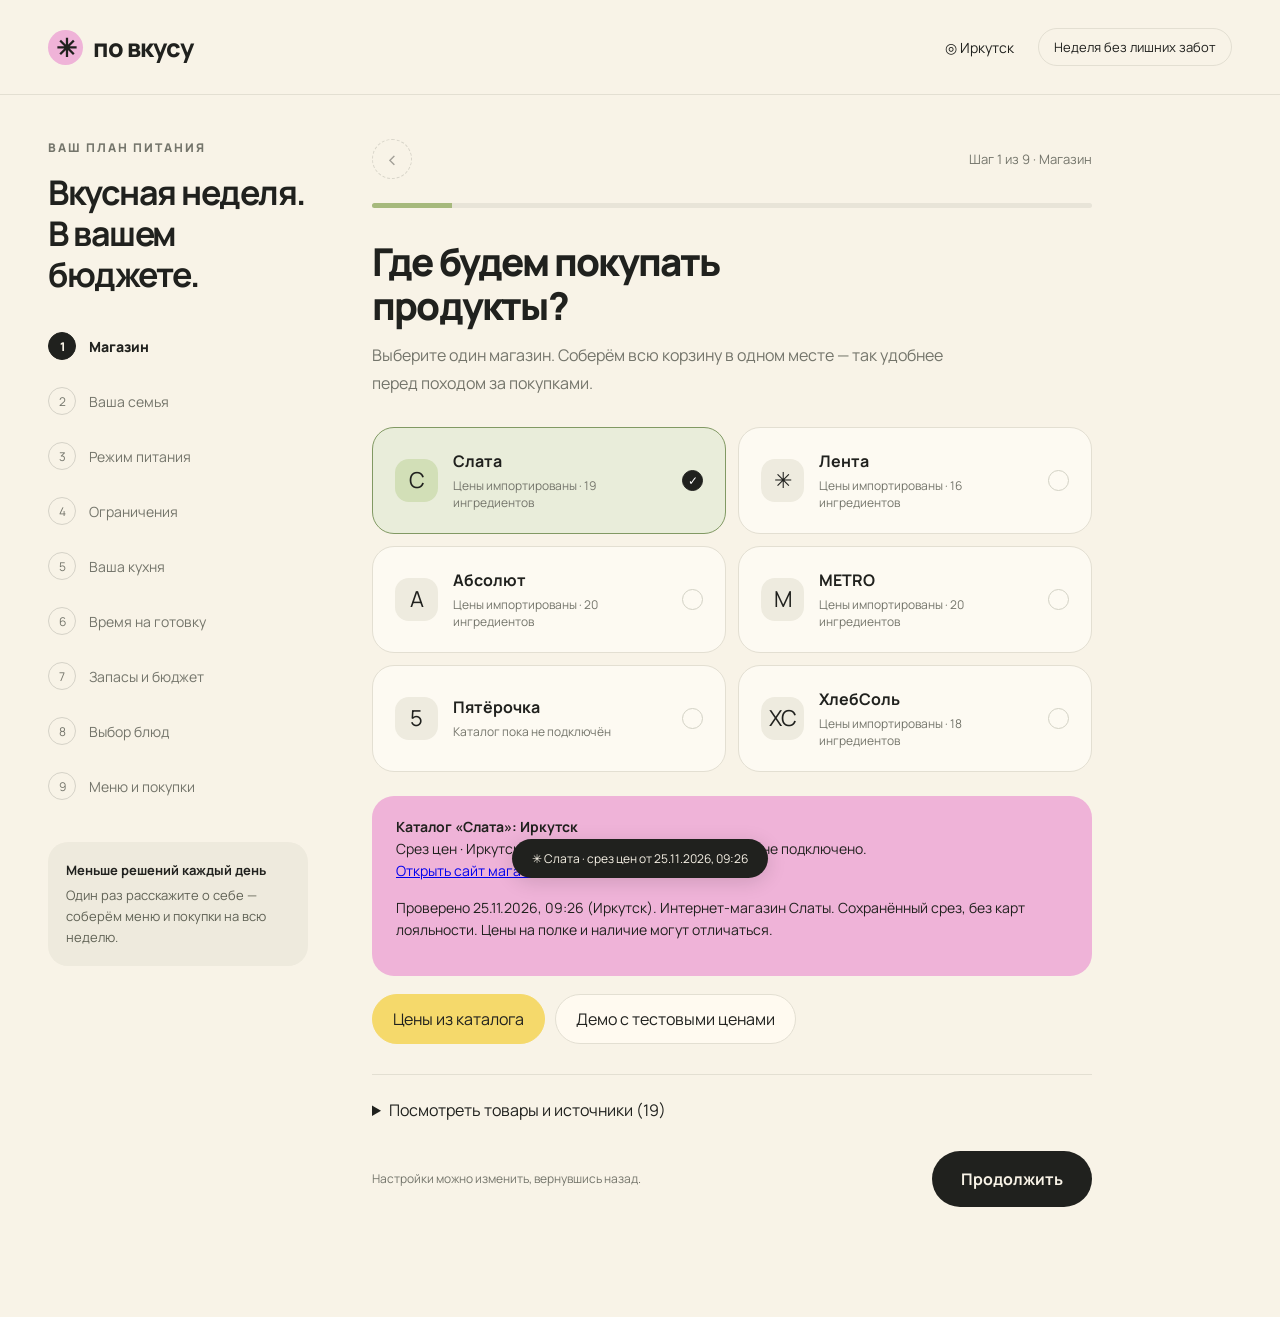
==== index.html @ fd000ce3 "Use taste preferences and weekly budget to diversify meal plans" ====
<!doctype html>
<html lang="ru"><head><meta charset="utf-8"><meta name="viewport" content="width=device-width,initial-scale=1"><meta name="theme-color" content="#f8f3e7"><title>По вкусу — неделя без лишних забот</title>
<style>
@import url('https://fonts.googleapis.com/css2?family=Manrope:wght@400;500;600;700;800&display=swap');
:root{--cream:#f8f3e7;--ink:#20211e;--pink:#efb3d8;--yellow:#f5d96b;--blue:#b6cbea;--green:#a6b97c;--muted:#74756b;--line:#e3dfd2}*{box-sizing:border-box}body{margin:0;background:var(--cream);color:var(--ink);font:16px Manrope,Arial,sans-serif}button,input,select{font:inherit}button{cursor:pointer;color:inherit}button:focus-visible,input:focus-visible,select:focus-visible{outline:3px solid #627d53;outline-offset:4px}button{border:0}button:disabled{opacity:.4;cursor:not-allowed}header{max-width:1400px;margin:auto;padding:28px 48px;display:flex;align-items:center;justify-content:space-between;border-bottom:1px solid var(--line)}.brand{font-size:25px;font-weight:800;letter-spacing:-1px;display:flex;align-items:center;gap:10px}.brand i{background:var(--pink);font-style:normal;width:35px;height:35px;border-radius:50%;display:grid;place-items:center}.location{font-size:14px;display:flex;gap:24px;align-items:center}.pill{padding:9px 15px;border:1px solid var(--line);border-radius:30px;font-size:13px}.shell{max-width:1304px;margin:0 auto;padding:44px 48px 110px;display:grid;grid-template-columns:260px minmax(0,1fr);gap:64px}.eyebrow{font-size:12px;letter-spacing:2px;text-transform:uppercase;font-weight:800;color:var(--muted)}.side-title{font-size:34px;line-height:1.2;letter-spacing:-1.5px;margin:16px 0 28px}.steps{display:grid;gap:7px}.step{background:none;display:flex;align-items:center;text-align:left;gap:13px;padding:10px 0;color:var(--muted);font-size:14px}.step span{width:28px;height:28px;border:1px solid #d5d2c7;border-radius:50%;display:grid;place-items:center;font-size:12px}.step.active{font-weight:800;color:var(--ink)}.step.active span{background:var(--ink);color:var(--cream);border-color:var(--ink)}.step.done span{background:var(--green);border-color:var(--green)}.side-note{margin-top:32px;padding:18px;background:#eeeadd;border-radius:20px;font-size:13px;line-height:1.6;color:#606255}.side-note strong{display:block;color:var(--ink);margin-bottom:4px}.stage{min-width:0}.stage-top{display:flex;align-items:center;justify-content:space-between;margin-bottom:24px}.back{background:none;border:1px dashed #aaa99e;border-radius:50%;width:40px;height:40px;font-size:21px}.count{color:var(--muted);font-size:13px}.progress{height:5px;background:#e8e4d8;border-radius:10px;margin-bottom:32px;overflow:hidden}.progress div{height:100%;background:var(--green);transition:width .4s}h1{font-size:clamp(30px,3vw,44px);line-height:1.15;letter-spacing:-1.8px;margin:0 0 14px;font-weight:800}.sub{color:var(--muted);line-height:1.7;margin:0 0 30px;max-width:610px}.grid{display:grid;grid-template-columns:1fr 1fr;gap:12px}.option{background:#fdfaf2;border:1px solid var(--line);border-radius:22px;padding:22px;display:flex;align-items:center;text-align:left;gap:15px;min-height:92px;transition:.18s}.option:hover{transform:translateY(-2px);border-color:#aaa99e}.option.selected{background:#e9edda;border:1.5px solid #819963}.opt-icon{width:43px;height:43px;background:#eeebdf;border-radius:14px;display:grid;place-items:center;font-size:22px;flex-shrink:0}.option.selected .opt-icon{background:#d2dfb7}.option strong{font-size:16px;display:block}.option small{font-size:12px;color:var(--muted);display:block;margin-top:5px}.check{margin-left:auto;width:21px;height:21px;border:1px solid #d3d2c5;border-radius:50%;display:grid;place-items:center;flex-shrink:0;font-size:12px}.selected .check{background:var(--ink);color:white;border-color:var(--ink)}.actions{display:flex;align-items:center;justify-content:space-between;gap:20px;margin-top:30px}.primary{background:var(--ink);color:var(--cream);padding:17px 29px;border-radius:35px;font-weight:700}.secondary{background:transparent;border:1px solid #b8b6a8;border-radius:30px;padding:13px 22px}.hint{font-size:12px;color:var(--muted);max-width:270px;line-height:1.6}.banner{background:var(--pink);border-radius:22px;padding:20px 24px;line-height:1.6;margin-top:24px;font-size:14px}.banner strong{display:block}.person{background:#fffaf0;border:1px solid var(--line);border-radius:22px;padding:21px;margin-bottom:12px;display:flex;align-items:center;justify-content:space-between;gap:12px}.counter{display:flex;align-items:center;gap:20px;font-size:23px}.counter button{width:36px;height:36px;border-radius:50%;background:#eeebdf;font-size:22px}.field{background:#fffaf0;border:1px solid var(--line);border-radius:14px;padding:12px;max-width:130px}.remove{background:none;font-size:22px;color:var(--muted)}.age{display:flex;gap:8px;align-items:center}.age input{width:65px}.label{display:block;font-size:14px;margin:25px 0 12px;font-weight:700}.chips{display:flex;gap:10px;flex-wrap:wrap}.chip{border:1px solid var(--line);border-radius:40px;background:#fffaf0;padding:13px 20px}.chip.selected{background:var(--yellow);border-color:var(--yellow)}.budget-card{background:#ecefdc;border-radius:30px;padding:34px;text-align:center}.budget-number{font-size:64px;font-weight:700;letter-spacing:-3px;display:flex;justify-content:center;align-items:center;gap:10px}.budget-number input{width:240px;font-size:inherit;letter-spacing:inherit;border:0;background:none;text-align:center;color:inherit;font-weight:inherit;max-width:80%}input[type=range]{width:100%;accent-color:#20211e;margin:26px 0 15px}.range-labels{display:flex;justify-content:space-between;color:var(--muted);font-size:12px}.split{display:grid;grid-template-columns:1fr 1fr;gap:12px;margin-top:14px}.mini{background:#eeebdf;padding:20px;border-radius:20px}.mini strong{font-size:24px;display:block;margin-bottom:4px}.mini small{color:var(--muted)}.food-card{max-width:480px;margin:auto;border:1px solid var(--line);border-radius:30px;overflow:hidden;background:#fffaf0}.food-art{height:205px;display:grid;place-items:center;background:#dce5cb;position:relative;overflow:hidden}.food-art:before,.food-art:after{content:'';position:absolute;width:170px;height:170px;background:#f4d96c;border-radius:50%;left:-60px;top:-50px}.food-art:after{background:var(--pink);left:auto;top:auto;right:-60px;bottom:-65px}.plate{width:164px;height:164px;background:#fffdf6;border-radius:50%;box-shadow:0 12px 20px #24331b18,inset 0 0 0 12px #eeecdf;display:grid;place-items:center;font-size:88px;z-index:1;transform:rotate(-8deg)}.food-info{padding:24px}.food-info h2{font-size:25px;margin:0 0 10px;letter-spacing:-.8px}.tags{display:flex;flex-wrap:wrap;gap:7px}.tag{font-size:11px;background:#eeebdf;border-radius:20px;padding:6px 10px}.swipe-actions{display:flex;align-items:center;justify-content:center;gap:22px;margin-top:22px}.swipe-actions button{width:58px;height:58px;border-radius:50%;background:#eeebdf;font-size:25px}.swipe-actions .love{background:var(--pink);width:72px;height:72px;font-size:32px}.swipe-caption{text-align:center;color:var(--muted);font-size:12px;margin-top:12px}.tabs{display:flex;gap:7px;background:#eae6d9;padding:5px;border-radius:30px;width:fit-content;margin:24px 0}.tabs button{padding:11px 22px;border-radius:30px;background:none;font-size:14px}.tabs .active{background:var(--ink);color:white}.summary{display:grid;grid-template-columns:1fr 1fr;gap:12px}.total{background:var(--yellow);border-radius:25px;padding:25px}.total strong{display:block;font-size:36px;letter-spacing:-1.5px}.total small{font-size:12px}.total.pink{background:var(--pink)}.day{margin:20px 0;background:#fffaf0;border:1px solid var(--line);border-radius:22px;padding:20px}.day h3{margin:0 0 14px;font-size:17px}.meal-row{display:flex;align-items:center;gap:12px;padding:12px 0;border-top:1px solid var(--line)}.meal-row .emoji{font-size:27px}.meal-row strong{font-size:14px;display:block}.meal-row small{font-size:12px;color:var(--muted)}.meal-row button{margin-left:auto;background:#eeebdf;border-radius:30px;padding:8px 12px;font-size:12px}.shopping{display:flex;gap:13px;padding:17px 0;border-bottom:1px solid var(--line);align-items:center}.shopping input{width:20px;height:20px;accent-color:#839c63}.shopping strong{font-size:14px;display:block}.shopping small{font-size:12px;color:var(--muted)}.shopping b{margin-left:auto;white-space:nowrap;font-size:14px}.shopping:has(input:checked){opacity:.45;text-decoration:line-through}.empty{padding:25px;background:#eeebdf;border-radius:22px;line-height:1.7}.mobile-logo{display:none}.bottom-mark{position:fixed;bottom:22px;left:50%;transform:translateX(-50%);background:var(--ink);color:var(--cream);padding:11px 20px;border-radius:30px;font-size:12px;z-index:5;box-shadow:0 4px 20px #0002}.toast{position:fixed;top:20px;left:50%;transform:translateX(-50%);background:var(--ink);color:#fff;padding:15px 25px;border-radius:20px;z-index:10;font-size:14px}.fade{animation:fade .3s ease}@keyframes fade{from{opacity:0;transform:translateY(7px)}to{opacity:1;transform:translateY(0)}}@media(min-width:1200px){.stage{max-width:720px}}@media(max-width:850px){header{padding:20px 24px}.shell{grid-template-columns:1fr;padding:25px 24px 100px;gap:0;max-width:650px}aside{display:none}.location .pill{display:none}.stage-top{margin-bottom:16px}.progress{margin-bottom:26px}.food-art{height:200px}h1{font-size:34px}.option{padding:17px;min-height:85px}.grid{gap:10px}.option small{font-size:11px}.opt-icon{width:36px;height:36px;font-size:19px}.check{width:18px;height:18px}.actions{align-items:flex-start}.hint{max-width:170px}.person{padding:17px}.age{gap:5px;font-size:12px}.budget-card{padding:24px}.budget-number{font-size:50px}.budget-number input{width:200px}.bottom-mark{font-size:10px;white-space:nowrap;bottom:12px}.total{padding:20px}.total strong{font-size:30px}}@media(max-width:390px){.shell{padding-left:18px;padding-right:18px}.grid{grid-template-columns:1fr}.age input{width:50px}.location{font-size:12px}.brand{font-size:22px}}

.custom-section{margin-top:30px;padding-top:24px;border-top:1px solid var(--line)}.custom-section h2{font-size:21px;letter-spacing:-.5px;margin:0 0 8px}.custom-section p{color:var(--muted);font-size:14px;line-height:1.6}.custom-form{display:flex;gap:8px;margin:15px 0}.custom-form input{width:100%;min-width:0;border:1px solid var(--line);background:#fffaf0;border-radius:18px;padding:15px}.custom-form button{background:var(--ink);color:var(--cream);border-radius:18px;padding:12px 18px}.custom-tags{display:flex;flex-wrap:wrap;gap:8px}.custom-tag{border:0;background:#e4eacb;padding:10px 14px;border-radius:25px;font-size:13px;max-width:100%;overflow-wrap:anywhere}.custom-tag.dislike{background:#efd4e3}.custom-tag.unmatched{background:#eeebdf}.custom-tag span{margin-left:10px}.match-note{display:block;font-size:11px;opacity:.7;margin-top:3px}.food-card{position:relative;touch-action:pan-y;user-select:none;cursor:grab;will-change:transform;transition:transform .25s ease,opacity .25s ease;box-shadow:0 10px 25px #27291c0a}.food-card.dragging{transition:none;cursor:grabbing}.swipe-stamp{position:absolute;z-index:3;top:25px;padding:8px 15px;border:3px solid currentColor;border-radius:12px;font-size:22px;font-weight:800;opacity:0;pointer-events:none;letter-spacing:1px}.swipe-stamp.yes{left:20px;color:#466a38;transform:rotate(-12deg)}.swipe-stamp.no{right:20px;color:#a1466b;transform:rotate(12deg)}.swipe-caption{line-height:1.8}.swipe-actions button{transition:transform .2s}.swipe-actions button:hover{transform:scale(1.1)}@media(prefers-reduced-motion:reduce){.food-card{transition:none!important}.fade{animation:none}}
</style></head><body><header><div class="brand"><i>✳</i> по вкусу</div><div class="location">◎ Иркутск <span class="pill">Неделя без лишних забот</span></div></header><div class="shell"><aside><div class="eyebrow">Ваш план питания</div><h2 class="side-title">Вкусная неделя.<br>В вашем<br>бюджете.</h2><nav class="steps" id="steps"></nav><div class="side-note"><strong>Меньше решений каждый день</strong>Один раз расскажите о себе — соберём меню и покупки на всю неделю.</div></aside><main class="stage"><div class="stage-top"><button class="back" id="back" aria-label="Предыдущий шаг">‹</button><span class="count" id="count"></span></div><div class="progress"><div id="progress"></div></div><div id="screen"></div></main></div><div class="bottom-mark">✳ Прототип · тестовые цены, без карт лояльности</div>
<script>
const labels=['Магазин','Ваша семья','Режим питания','Ограничения','Ваша кухня','Время на готовку','Запасы и бюджет','Выбор блюд','Меню и покупки'];
const S={step:0,store:'Слата',adults:2,kids:[],meals:3,diet:'Обычное',allergens:[],equipment:['Плита'],time:45,pantry:[],budget:5000,likes:[],dislikes:[],card:0,tab:'menu',plan:[],checked:[]};
const products={oats:['Овсяные хлопья',500,90,'г'],milk:['Молоко',1000,110,'мл','Молоко'],apple:['Яблоки',1000,170,'г'],rice:['Рис',900,130,'г'],chicken:['Куриное филе',800,370,'г'],carrot:['Морковь',1000,65,'г'],potato:['Картофель',1000,70,'г'],onion:['Лук',1000,60,'г'],lentil:['Чечевица',450,150,'г'],pasta:['Макароны',450,85,'г','Глютен'],tomato:['Томаты',500,180,'г'],egg:['Яйца',10,120,'шт','Яйца'],buckwheat:['Гречка',800,110,'г'],cabbage:['Капуста',1000,65,'г'],fish:['Филе минтая',600,290,'г','Рыба'],beans:['Фасоль консервированная',400,100,'г'],banana:['Бананы',1000,150,'г'],yogurt:['Йогурт натуральный',500,150,'г','Молоко'],cucumber:['Огурцы',500,150,'г'],nuts:['Орехи',150,160,'г','Орехи']};
const dishes=[
{id:0,n:'Овсянка с яблоком',e:'🥣',kind:'breakfast',min:15,eq:'Плита',a:['Глютен'],vegan:true,i:{oats:60,apple:100}},
{id:1,n:'Омлет с томатами',e:'🍳',kind:'breakfast',min:15,eq:'Плита',a:['Яйца','Молоко'],i:{egg:2,milk:50,tomato:80}},
{id:2,n:'Йогурт с бананом',e:'🍌',kind:'breakfast',min:5,eq:null,a:['Молоко'],i:{yogurt:150,banana:100}},
{id:3,n:'Рис с яблоком',e:'🍚',kind:'breakfast',min:25,eq:'Плита',a:[],vegan:true,i:{rice:60,apple:100}},
{id:4,n:'Курица с гречкой',e:'🍗',kind:'main',min:30,eq:'Плита',a:[],meat:true,i:{chicken:150,buckwheat:70,carrot:50,onion:30}},
{id:5,n:'Чечевичный суп',e:'🍲',kind:'main',min:35,eq:'Плита',a:[],vegan:true,i:{lentil:80,potato:100,carrot:50,onion:30}},
{id:6,n:'Паста с томатами',e:'🍝',kind:'main',min:20,eq:'Плита',a:['Глютен'],vegan:true,i:{pasta:90,tomato:150,onion:30}},
{id:7,n:'Рыба с картофелем',e:'🐟',kind:'main',min:40,eq:'Духовка',a:['Рыба'],meat:true,i:{fish:150,potato:200,carrot:60}},
{id:8,n:'Тушёная капуста с фасолью',e:'🥬',kind:'main',min:30,eq:'Плита',a:[],vegan:true,i:{cabbage:180,beans:120,carrot:50,onion:30}},
{id:9,n:'Рис с курицей в мультиварке',e:'🍛',kind:'main',min:40,eq:'Мультиварка',a:[],meat:true,i:{rice:70,chicken:130,carrot:70,onion:30}},
{id:10,n:'Салат с фасолью',e:'🥗',kind:'main',min:10,eq:null,a:[],vegan:true,i:{beans:180,cucumber:100,tomato:100}},
{id:11,n:'Яблоко и йогурт',e:'🍎',kind:'snack',min:5,eq:null,a:['Молоко'],i:{apple:150,yogurt:100}},
{id:12,n:'Фруктовая тарелка',e:'🍏',kind:'snack',min:5,eq:null,a:[],vegan:true,i:{apple:100,banana:100}},
{id:13,n:'Гречка с овощами',e:'🥕',kind:'main',min:25,eq:'Плита',a:[],vegan:true,i:{buckwheat:80,carrot:80,onion:40,tomato:70}},
{id:14,n:'Тёплый картофельный салат',e:'🥔',kind:'main',min:25,eq:'Плита',a:[],vegan:true,i:{potato:250,cucumber:80,onion:20}},
{id:15,n:'Банан',e:'🍌',kind:'snack',min:5,eq:null,a:[],vegan:true,i:{banana:200}}];
dishes.push(...[{"n":"Курица с рисом","e":"🍚","kind":"main","min":30,"eq":"Плита","a":[],"meat":true,"i":{"chicken":150,"rice":70,"carrot":60}},{"n":"Курица с картофелем на сковороде","e":"🍗","kind":"main","min":35,"eq":"Плита","a":[],"meat":true,"i":{"chicken":150,"potato":200,"onion":30}},{"n":"Рыба с рисом на сковороде","e":"🐟","kind":"main","min":30,"eq":"Плита","a":["Рыба"],"meat":true,"i":{"fish":150,"rice":70,"carrot":50}},{"n":"Паста с курицей","e":"🍝","kind":"main","min":25,"eq":"Плита","a":["Глютен"],"meat":true,"i":{"pasta":90,"chicken":130,"tomato":80}},{"n":"Чечевица с рисом и овощами","e":"🍛","kind":"main","min":30,"eq":"Плита","a":[],"vegan":true,"i":{"lentil":60,"rice":50,"carrot":60,"onion":30}},{"n":"Картофельный суп с фасолью","e":"🍲","kind":"main","min":30,"eq":"Плита","a":[],"vegan":true,"i":{"potato":180,"beans":120,"carrot":50,"onion":30}},{"n":"Гречка с яйцом","e":"🍳","kind":"main","min":25,"eq":"Плита","a":["Яйца"],"i":{"buckwheat":80,"egg":2,"onion":30}},{"n":"Капуста с курицей","e":"🥬","kind":"main","min":35,"eq":"Плита","a":[],"meat":true,"i":{"cabbage":200,"chicken":130,"carrot":60,"onion":30}},{"n":"Овсяная каша с бананом","e":"🥣","kind":"breakfast","min":15,"eq":"Плита","a":["Глютен"],"vegan":true,"i":{"oats":60,"banana":100}},{"n":"Яйца с огурцом и томатами","e":"🥚","kind":"breakfast","min":12,"eq":"Плита","a":["Яйца"],"i":{"egg":2,"cucumber":80,"tomato":80}},{"n":"Гречневая каша с молоком","e":"🥣","kind":"breakfast","min":25,"eq":"Плита","a":["Молоко"],"i":{"buckwheat":60,"milk":150}},{"n":"Йогурт с яблоком и орехами","e":"🍎","kind":"breakfast","min":5,"eq":null,"a":["Молоко","Орехи"],"i":{"yogurt":150,"apple":100,"nuts":20}},{"n":"Яблоко с грецкими орехами","e":"🍎","kind":"snack","min":5,"eq":null,"a":["Орехи"],"vegan":true,"i":{"apple":150,"nuts":20}},{"n":"Огурцы и томаты","e":"🥒","kind":"snack","min":5,"eq":null,"a":[],"vegan":true,"i":{"cucumber":100,"tomato":100}}].map((d,i)=>({...d,id:16+i})));
let deck=[];let touchStart=0;
const $=id=>document.getElementById(id),rub=n=>Math.round(n).toLocaleString('ru-RU')+' ₽';
function portions(){return S.adults+S.kids.reduce((a,k)=>a+(k.y<4?.35:k.y<8?.55:k.y<13?.75:1),0)}
function factor(){return {'Слата':1,'Лента':.97,'Абсолют':.94,'METRO':.96,'Пятёрочка':.98,'ХлебСоль':.92}[S.store]}
function price(d){return Object.entries(d.i).reduce((a,[k,v])=>a+v/products[k][1]*products[k][2]*factor(),0)}
function allowed(d){return d.min<=S.time&&(!d.eq||S.equipment.includes(d.eq))&&!d.a.some(a=>S.allergens.includes(a))&&(S.diet!=='Без мяса'||!d.meat)&&(S.diet!=='Растительное'||d.vegan)}
function option(value,icon,desc,selected,action){return `<button class="option ${selected?'selected':''}" onclick="${action}"><span class="opt-icon">${icon}</span><span><strong>${value}</strong>${desc?`<small>${desc}</small>`:''}</span><span class="check">${selected?'✓':''}</span></button>`}
function toggle(arr,v){let i=S[arr].indexOf(v);i<0?S[arr].push(v):S[arr].splice(i,1);render()}
function set(k,v){S[k]=v;render()}
function next(){if(S.step===6){const field=$('screen').querySelector('input[type=number]');if(field)S.budget=Math.max(500,Math.min(50000,Number(field.value)||500));if(S.plan.length){buildPlan();S.step=8;render();window.scrollTo(0,0);return}deck=dishes.filter(allowed);S.card=0}if(S.step===7)buildPlan();S.step=Math.min(8,S.step+1);render();window.scrollTo(0,0)}
function jump(n){if(n<S.step){S.step=n;render()}}
function shell(title,sub,body,disabled=false){return `<div class="fade"><h1>${title}</h1><p class="sub">${sub}</p>${body}${S.step<8?`<div class="actions"><span class="hint">${S.step===7?'Можно ответить на несколько карточек или пропустить выбор.':'Настройки можно изменить, вернувшись назад.'}</span><button class="primary" onclick="next()" ${disabled?'disabled':''}>${S.step===7?'Собрать неделю':S.step===6&&S.plan.length?'Пересчитать меню':'Продолжить'}</button></div>`:''}</div>`}
function render(){ $('steps').innerHTML=labels.map((n,i)=>`<button class="step ${i===S.step?'active':i<S.step?'done':''}" onclick="jump(${i})"><span>${i<S.step?'✓':i+1}</span>${n}</button>`).join('');$('count').textContent=`Шаг ${S.step+1} из 9 · ${labels[S.step]}`;$('progress').style.width=((S.step+1)/9*100)+'%';$('back').disabled=S.step===0;
let b='';
if(S.step===0){b=shell('Где будем покупать<br>продукты?','Выберите один магазин. Соберём всю корзину в одном месте — так удобнее перед походом за покупками.',`<div class="grid">${[['Слата','С','Рядом с домом'],['Лента','✳','Большая закупка'],['Абсолют','А','На каждый день'],['METRO','М','Для всей семьи'],['Пятёрочка','5','Привычные продукты'],['ХлебСоль','ХС','Бюджетные покупки']].map(([n,i,t])=>option(n,i,t,S.store===n,`set('store','${n}')`)).join('')}</div><div class="banner"><strong>Сначала — удобство, потом — интеграции</strong>Здесь тестовые цены. Реальные каталоги магазинов пока не подключены.</div>`)}
if(S.step===1){b=shell('Кто за столом?','Учтём всех: от маленьких приверед до взрослых с хорошим аппетитом.',`<div class="person"><div><strong>Взрослые</strong><div class="hint">От 18 лет</div></div><div class="counter"><button aria-label="Убрать взрослого" onclick="set('adults',Math.max(1,S.adults-1))">−</button><b>${S.adults}</b><button aria-label="Добавить взрослого" onclick="set('adults',Math.min(12,S.adults+1))">+</button></div></div>${S.kids.map((k,i)=>`<div class="person"><strong>Ребёнок ${i+1}</strong><div class="age"><input class="field" type="number" min="0" max="17" aria-label="Возраст ребёнка ${i+1} в годах" value="${k.y}" onchange="S.kids[${i}].y=Math.max(0,Math.min(17,Number(this.value)));render()"> лет <input class="field" type="number" min="0" max="11" aria-label="Возраст ребёнка ${i+1} в месяцах" value="${k.m}" onchange="S.kids[${i}].m=Math.max(0,Math.min(11,Number(this.value)));render()"> мес.<button class="remove" aria-label="Удалить ребёнка ${i+1}" onclick="S.kids.splice(${i},1);render()">×</button></div></div>`).join('')}<button class="secondary" onclick="S.kids.push({y:5,m:0});render()">+ Добавить ребёнка</button><div class="banner"><strong>Общий стол, разные порции</strong>Размеры порций — упрощённая модель для теста, без расчёта калорий.${S.kids.some(k=>k.y<3)?'<br>Для детей до 3 лет этот прототип не составляет рацион. Измените состав семьи для продолжения.':''}</div>`,S.kids.some(k=>k.y<3))}
if(S.step===2){b=shell('Как вы любите есть?','Выберите привычный режим. Мы распределим блюда по дням на всю неделю.',`<span class="label">Приёмов пищи в день</span><div class="chips">${[2,3,4,5].map(n=>`<button class="chip ${S.meals===n?'selected':''}" onclick="set('meals',${n})">${n}</button>`).join('')}</div><span class="label">Тип питания</span><div class="grid">${[['Обычное','🍽','Все группы продуктов'],['Без мяса','🥚','С яйцами и молочными продуктами'],['Растительное','🌱','Без продуктов животного происхождения']].map(([n,i,t])=>option(n,i,t,S.diet===n,`set('diet','${n}')`)).join('')}</div>`)}
if(S.step===3){b=shell('Что исключаем?','Ограничения действуют для всей семьи. Исключим такие блюда и при подборе, и при замене.',`<div class="grid">${[['Молоко','🥛'],['Яйца','🥚'],['Глютен','🌾'],['Рыба','🐟'],['Орехи','🌰']].map(([n,i])=>option(n,i,'Исключить из меню',S.allergens.includes(n),`toggle('allergens','${n}')`)).join('')}${option('Нет ограничений','✓','Можно всё',!S.allergens.length,"set('allergens',[])")}</div><p class="hint" style="margin-top:20px;max-width:none">Прототип фильтрует рецепты по отмеченным аллергенам. Состав и следы аллергенов на упаковках проверяются отдельно.</p>`)}
if(S.step===4){b=shell('Что есть на кухне?','Будем предлагать только те блюда, которые получится приготовить вашей техникой.',`<div class="grid">${[['Плита','♨','Кастрюля и сковорода'],['Духовка','▣','Противень или форма'],['Мультиварка','◉','Готовит почти сама']].map(([n,i,t])=>option(n,i,t,S.equipment.includes(n),`toggle('equipment','${n}')`)).join('')}${option('Без готовки','🥗','Холодные блюда доступны всегда',!S.equipment.length,"set('equipment',[])")}</div><div class="banner"><strong>Никаких лишних приборов</strong>Микроволновку и блендер добавим вместе с рецептами для них. Пока каждый переключатель действительно влияет на подбор.</div>`)}
if(S.step===5){b=shell('Сколько времени<br>на готовку?','Укажите время на одно блюдо, включая приготовление. Сложные рецепты оставим на другой раз.',`<div class="grid">${[[15,'⚡','Быстро и просто'],[30,'◷','Комфортный темп'],[45,'♨','Есть немного времени'],[60,'♡','Люблю готовить']].map(([n,i,t])=>option('До '+n+' минут',i,t,S.time===n,`set('time',${n})`)).join('')}</div>`)}
if(S.step===6){b=shell('Неделя по средствам','Чем больше бюджет, тем больше разных блюд можно включить. Тратить всю сумму не обязательно. Домашние запасы не попадут в покупки.',`<div class="budget-card"><div class="eyebrow">Бюджет на неделю</div><div class="budget-number"><input aria-label="Бюджет на неделю в рублях" type="number" min="500" max="50000" step="100" value="${S.budget}" onchange="set('budget',Math.max(500,Math.min(50000,Number(this.value)||500)))"><span>₽</span></div><input aria-label="Изменить бюджет" type="range" min="500" max="20000" step="100" value="${S.budget}" oninput="S.budget=Number(this.value);this.previousElementSibling.querySelector('input').value=S.budget" onchange="render()"><div class="range-labels"><span>500 ₽</span><span>20 000 ₽</span></div></div><div class="split"><div class="mini"><strong>${rub(S.budget/7)}</strong><small>на семью в день</small></div><div class="mini"><strong>${S.meals*7}</strong><small>приёмов пищи на человека</small></div></div><span class="label">Есть дома — на всю неделю</span><div class="chips">${[['rice','Рис'],['buckwheat','Гречка'],['oats','Овсянка'],['pasta','Макароны'],['potato','Картофель']].map(([k,n])=>`<button class="chip ${S.pantry.includes(k)?'selected':''}" onclick="toggle('pantry','${k}')">${n}${S.pantry.includes(k)?' ✓':''}</button>`).join('')}</div><p class="hint" style="max-width:none;margin-top:15px">Для теста считаем, что отмеченных продуктов достаточно на неделю. Соль, масло и специи уже есть дома.</p>`)}
if(S.step===7){let d=deck[S.card];b=shell('Еда, с которой<br>случится мэтч','Свайпы помогают понять ваши вкусы: продукты, сочетания и способы приготовления. Это не список конкретных блюд на неделю.',d?`<article class="food-card" id="foodcard"><div class="food-art"><div class="plate">${d.e}</div></div><div class="food-info"><div class="eyebrow" style="margin-bottom:10px">${{breakfast:'Завтрак',main:'Основное блюдо',snack:'Перекус'}[d.kind]} · ${S.card+1} / ${deck.length}</div><h2>${d.n}</h2><div class="tags"><span class="tag">${d.min} минут</span><span class="tag">≈ ${rub(price(d))} / порция</span><span class="tag">${d.eq||'Без готовки'}</span></div><p class="hint" style="margin-bottom:0;max-width:none">${Object.keys(d.i).map(k=>products[k][0].toLowerCase()).join(', ')}</p></div></article><div class="swipe-actions"><button aria-label="Не мой вкус" onclick="swipe('no')">×</button><button aria-label="Пропустить блюдо" onclick="swipe('skip')">↻</button><button class="love" aria-label="Нравится такой вкус" onclick="swipe('yes')">♡</button></div><div class="swipe-caption">Не хочу &nbsp; · &nbsp; Пропустить &nbsp; · &nbsp; Хочу</div>`:`<div class="empty"><strong>${deck.length?'Ваш вкус понятен!':'Подходящих блюд пока нет'}</strong><p>${deck.length?'Учтено ответов: '+(S.likes.length+S.dislikes.length)+'. Подберём разные блюда с похожими вкусами.':'Попробуйте увеличить время на готовку или добавить доступную технику. Аллергены сохраняйте, если они важны для вашей семьи.'}</p></div>`);}
if(S.step===8){let c=cart(),missing=slots().filter(kind=>!dishes.some(d=>allowed(d)&&d.kind===kind));b=shell('Ваша неделя готова',`${S.store} · ${S.adults} взр.${S.kids.length?' + '+S.kids.length+' дет.':''} · 7 дней · ${S.meals} приёма пищи`,missing.length?`<div class="empty"><strong>Не удалось собрать полное меню</strong><p>Для выбранных ограничений не хватает блюд: ${[...new Set(missing)].map(x=>({breakfast:'завтрак',main:'основное блюдо',snack:'перекус'}[x])).join(', ')}. Вернитесь к настройкам или измените выбор блюд.</p><button class="secondary" onclick="S.step=7;render()">Вернуться к блюдам</button></div>`:`<div class="summary"><div class="total"><small>Покупки на неделю</small><strong>${rub(c.total)}</strong><small>Тестовая стоимость · ${c.items.length} продуктов</small></div><div class="total pink"><small>${c.total<=S.budget?'Остаток бюджета':'Сверх бюджета'}</small><strong>${rub(Math.abs(S.budget-c.total))}</strong><small>Ваш бюджет ${rub(S.budget)}</small></div></div>${c.total>S.budget?'<div class="banner"><strong>В заданный бюджет пока не укладываемся</strong>Подбор не нашёл корзину в пределах бюджета для этих условий. Глобальный минимум стоимости не гарантируется. Попробуйте увеличить бюджет или изменить меню.</div>':''}<div class="tabs"><button class="${S.tab==='menu'?'active':''}" onclick="set('tab','menu')">Меню</button><button class="${S.tab==='cart'?'active':''}" onclick="set('tab','cart')">Список покупок</button></div>${S.tab==='menu'?S.plan.map((day,di)=>`<section class="day"><h3>${['Понедельник','Вторник','Среда','Четверг','Пятница','Суббота','Воскресенье'][di]}</h3>${day.map((id,mi)=>{let d=dishes[id];return `<div class="meal-row"><span class="emoji">${d.e}</span><div><strong>${d.n}</strong><small>${mealNames()[mi]} · ${d.min} мин</small></div><button onclick="replaceMeal(${di},${mi})">Заменить</button></div>`}).join('')}</section>`).join(''):`<div class="banner" style="margin-top:0"><strong>Покупаем упаковками</strong>Ингредиенты объединены на всю неделю. ${(S.pantry.length||S.customPantry?.length)?'Домашние запасы исключены.':'Отметьте купленное галочкой.'}</div>${c.items.map(it=>`<label class="shopping"><input type="checkbox" ${S.checked.includes(it.k)?'checked':''} onchange="let i=S.checked.indexOf('${it.k}');i<0?S.checked.push('${it.k}'):S.checked.splice(i,1)"><span><strong>${it.n}</strong><small>${it.packs} × ${it.size} ${it.unit} · нужно ${Math.ceil(it.need)} ${it.unit}</small></span><b>${rub(it.cost)}</b></label>`).join('')}<button class="secondary" style="margin-top:22px" onclick="copyList()">Скопировать список</button>`}<div class="actions"><button class="secondary" onclick="S.step=6;render()">Изменить бюджет</button><button class="secondary" onclick="if(confirm('Начать подбор заново?'))location.reload()">Начать заново</button></div><p class="hint" style="max-width:none;margin-top:25px">Тестовые цены, не предложение магазина. Продукты для замены также проходят фильтры. Возрастные коэффициенты порций: 3 года — 0,35; 4–7 лет — 0,55; 8–12 лет — 0,75; с 13 лет — 1. Без расчёта калорий.</p>`)}
$('screen').innerHTML=b;if(S.step===7&&$('foodcard')){$('foodcard').ontouchstart=e=>touchStart=e.changedTouches[0].clientX;$('foodcard').ontouchend=e=>{let dx=e.changedTouches[0].clientX-touchStart;if(Math.abs(dx)>65)swipe(dx>0?'yes':'no')}}}
function swipe(v){let d=deck[S.card];if(!d)return;if(v!=='skip'){S.likes=S.likes.filter(id=>id!==d.id);S.dislikes=S.dislikes.filter(id=>id!==d.id);if(v==='yes')S.likes.push(d.id);if(v==='no')S.dislikes.push(d.id)}S.card++;render()}
function slots(){return S.meals===2?['breakfast','main']:S.meals===3?['breakfast','main','main']:S.meals===4?['breakfast','main','snack','main']:['breakfast','snack','main','snack','main']}
function mealNames(){return S.meals===2?['Завтрак','Основной приём']:S.meals===3?['Завтрак','Обед','Ужин']:S.meals===4?['Завтрак','Обед','Перекус','Ужин']:['Завтрак','Перекус','Обед','Перекус','Ужин']}
function cart(plan=S.plan){let needs={};plan.flat().forEach(id=>{if(id==null)return;Object.entries(dishes[id].i).forEach(([k,v])=>needs[k]=(needs[k]||0)+v*portions())});let items=Object.entries(needs).filter(([k])=>!S.pantry.includes(k)).map(([k,need])=>{let [n,size,p,unit]=products[k],packs=Math.ceil(need/size);return{k,n,size,unit,need,packs,cost:Math.round(packs*p*factor())}});return{items,total:items.reduce((a,it)=>a+it.cost,0)}}
// Swipes describe taste; only explicit restrictions decide eligibility.
function tasteFeatures(d){
 const f={};for(const k of Object.keys(d.i))f[k]=['onion','carrot','milk'].includes(k)?.15:1;
 const style=/суп/.test(d.n)?'soup':/салат/.test(d.n)?'salad':/каша|Овсянка|Рис с яблоком/.test(d.n)?'porridge':/Паста/.test(d.n)?'pasta':'plate';
 f['style:'+style]=.8;f['method:'+(d.eq||'raw')]=.35;return f;
}
function tasteSimilarity(a,b){const x=tasteFeatures(a),y=tasteFeatures(b),keys=new Set([...Object.keys(x),...Object.keys(y)]);let common=0,total=0;keys.forEach(k=>{common+=Math.min(x[k]||0,y[k]||0);total+=Math.max(x[k]||0,y[k]||0)});return common/total;}
let tasteMemoKey='',tasteMemo={};
function tasteScore(d){const key=JSON.stringify([S.likes,S.dislikes]);if(key!==tasteMemoKey){tasteMemoKey=key;tasteMemo={}}if(d.id in tasteMemo)return tasteMemo[d.id];const avg=ids=>ids.length?ids.reduce((s,id)=>s+(dishes[id]?tasteSimilarity(d,dishes[id]):0),0)/ids.length:0;return tasteMemo[d.id]=avg(S.likes)-avg(S.dislikes);}
function planQuality(plan){const ids=plan.flat(),counts={};ids.forEach(id=>counts[id]=(counts[id]||0)+1);let adjacent=0;for(let i=1;i<ids.length;i++)if(ids[i]===ids[i-1])adjacent++;
 // A new recipe dominates all secondary scores; taste and repetition break ties.
 return Object.keys(counts).length*10000-Object.values(counts).reduce((s,n)=>s+n*n,0)*10-adjacent*20+ids.reduce((s,id)=>s+tasteScore(dishes[id])*15,0);
}
function buildPlan(){
 const kinds=[...new Set(slots())],pools=Object.fromEntries(kinds.map(kind=>[kind,dishes.filter(d=>allowed(d)&&d.kind===kind)]));
 if(kinds.some(kind=>!pools[kind].length)){S.plan=[];S.planMeta={affordable:false,available:0};return;}
 const shape=ids=>Array.from({length:7},()=>slots().map(kind=>ids[kinds.indexOf(kind)]));
 let seed=null,cheapest=Infinity;
 function seeds(i,ids){if(i===kinds.length){const plan=shape(ids),cost=cart(plan).total;if(cost<cheapest-0.001||(Math.abs(cost-cheapest)<.001&&planQuality(plan)>planQuality(seed))){cheapest=cost;seed=plan}return;}for(const d of pools[kinds[i]])seeds(i+1,[...ids,d.id]);}
 seeds(0,[]);
 let current=seed,currentCost=cheapest,best=seed,bestQuality=planQuality(seed),bestAffordable=cheapest<=S.budget,visited=new Set();
 const available=new Set(Object.values(pools).flat().map(d=>d.id)).size;
 // The same budget-independent path is considered at every budget. Selecting
 // the best affordable prefix candidate makes diversity monotone in budget.
 for(let step=0;step<60;step++){
  let chosen=null,chosenCost=0,chosenQuality=0,rank=-Infinity;const quality=planQuality(current);
  for(let di=0;di<7;di++)for(let mi=0;mi<slots().length;mi++)for(const d of pools[slots()[mi]]){
   const old=current[di][mi];if(old===d.id)continue;current[di][mi]=d.id;
   const q=planQuality(current);if(q>quality+.001){const cost=cart(current).total;const gain=q-quality;const r=gain/(1+Math.max(0,cost-currentCost));
    if(r>rank+.000001){rank=r;chosen=current.map(day=>day.slice());chosenCost=cost;chosenQuality=q;}}
   current[di][mi]=old;
  }
  if(!chosen)break;current=chosen;currentCost=chosenCost;
  if(currentCost<=S.budget&&(!bestAffordable||chosenQuality>bestQuality)){best=current;bestQuality=chosenQuality;bestAffordable=true;}
  const key=current.flat().join(',');if(visited.has(key))break;visited.add(key);
 }
 S.plan=best.map(day=>day.slice());S.checked=[];S.planMeta={affordable:bestAffordable,available,unique:new Set(best.flat()).size};
}
function replaceMeal(di,mi){
 const old=S.plan[di][mi],before=cart().total,pool=dishes.filter(d=>allowed(d)&&d.kind===slots()[mi]&&d.id!==old);let best=null,score=-Infinity;
 for(const d of pool){S.plan[di][mi]=d.id;const cost=cart().total,q=planQuality(S.plan);if((cost<=S.budget||before>S.budget&&cost<before)&&q>score){score=q;best=d.id;}}
 S.plan[di][mi]=best??old;S.checked=[];render();if(best===null)toast('Другой вариант в этом бюджете не найден');
}
function toast(t){let d=document.createElement('div');d.className='toast';d.textContent=t;document.body.appendChild(d);setTimeout(()=>d.remove(),2500)}
async function copyList(){let c=cart();let t=`По вкусу · ${S.store}\nТестовые цены\n`+c.items.map(i=>`${i.n}: ${i.packs} × ${i.size} ${i.unit} — ${rub(i.cost)}`).join('\n')+`\nИтого: ${rub(c.total)}`;try{await navigator.clipboard.writeText(t);toast('Список скопирован')}catch{let blob=new Blob([t],{type:'text/plain;charset=utf-8'}),a=document.createElement('a');a.href=URL.createObjectURL(blob);a.download='Покупки.txt';a.click();URL.revokeObjectURL(a.href)}}
$('back').onclick=()=>{S.step=Math.max(0,S.step-1);render()};render();

S.customAllergens=[];S.unliked=[];S.customPantry=[];
const aliases={oats:['овсян','овес','овёс','овсяные хлопья'],milk:['молок','молоч'],apple:['яблок'],rice:['рис'],chicken:['куриц','курин','курят','кур'],carrot:['морков'],potato:['карто','картош'],onion:['лук','лука'],lentil:['чечевиц'],pasta:['макарон','паст','спагетти'],tomato:['томат','помидор'],egg:['яйц','яиц','яич'],buckwheat:['греч'],cabbage:['капуст'],fish:['рыб','минтай','минта','рыба'],beans:['фасол'],banana:['банан'],yogurt:['йогурт'],cucumber:['огур'],nuts:['орех','арахис','миндал','фундук']};
const norm=s=>s.toLowerCase().trim().replace(/ё/g,'е').replace(/[^а-яa-z0-9\s-]/g,'').replace(/\s+/g,' ');
const safe=s=>s.replace(/[&<>"']/g,c=>({'&':'&amp;','<':'&lt;','>':'&gt;','"':'&quot;',"'":'&#39;'}[c]));
function resolveFood(text){let n=norm(text);return Object.keys(products).filter(k=>aliases[k].some(a=>n.split(' ').some(w=>w.startsWith(norm(a))))||norm(products[k][0])===n)}
function allergenGroup(text){let n=norm(text);if(/глютен|пшениц/.test(n))return 'Глютен';if(/молоч|молок/.test(n))return 'Молоко';if(/яйц|яиц/.test(n))return 'Яйца';if(/рыб/.test(n))return 'Рыба';if(/орех/.test(n))return 'Орехи';return null}
function foodMatches(d,text,allergy=false){let keys=resolveFood(text),group=allergy?allergenGroup(text):null;return keys.some(k=>k in d.i)||(group&&d.a.includes(group))}
const baseAllowed=allowed;
allowed=function(d){return baseAllowed(d)&&!S.customAllergens.some(t=>foodMatches(d,t,true))&&!S.unliked.some(t=>foodMatches(d,t))};
const baseCart=cart;
cart=function(plan=S.plan){const prev=S.pantry;S.pantry=[...new Set([...prev,...S.customPantry.flatMap(resolveFood)])];try{return baseCart(plan)}finally{S.pantry=prev}};
function isKnown(text,type){return resolveFood(text).length>0||(type==='customAllergens'&&allergenGroup(text))}
function addFoods(type,value){let entries=value.split(/[,;\n]/).map(s=>s.trim().slice(0,60)).filter(Boolean);for(let text of entries){if(S[type].length>=30)break;if(!S[type].some(x=>norm(x)===norm(text)))S[type].push(text)}render()}
function removeFood(type,index){S[type].splice(index,1);render()}
function foodForm(type,title,placeholder){return '<form class="custom-form" onsubmit="event.preventDefault();addFoods(\''+type+'\',this.elements.food.value)"><input name="food" aria-label="'+title+'" placeholder="'+placeholder+'" maxlength="300" list="product-suggestions" autocomplete="off"><button type="submit">Добавить</button></form><div class="custom-tags">'+S[type].map((text,i)=>'<button class="custom-tag '+(type==='unliked'?'dislike ':'')+(!isKnown(text,type)?'unmatched':'')+'" onclick="removeFood(\''+type+'\','+i+')" aria-label="Удалить '+safe(text)+'">'+safe(text)+'<span aria-hidden="true">×</span>'+(!isKnown(text,type)?'<small class="match-note">Нет в текущих рецептах</small>':'')+'</button>').join('')+'</div>'}
const baseRender=render;
render=function(){baseRender();const root=$('screen').querySelector('.fade');if(!root)return;
if(S.step===3){let area=document.createElement('section');area.className='custom-section';area.innerHTML='<h2>Свои аллергены и исключения</h2><p>Укажите продукт, который нельзя. Можно добавить несколько через запятую.</p>'+foodForm('customAllergens','Свой аллерген или запрещённый продукт','Например, курица или помидоры')+'<div class="custom-section"><h2>Что вы не любите?</h2><p>Эти продукты тоже исключим из блюд. Эти исключения строже свайпов: указанных продуктов в меню не будет.</p><div class="chips">'+['Лук','Рыба','Капуста','Фасоль'].map(t=>'<button class="chip '+(S.unliked.includes(t)?'selected':'')+'" onclick="toggle(\'unliked\',\''+t+'\')">'+t+'</button>').join('')+'</div>'+foodForm('unliked','Продукт, который не люблю','Например, морковь')+'</div>';root.insertBefore(area,root.querySelector('.actions'));if(S.customAllergens.length){let none=[...root.querySelectorAll('.option')].find(b=>b.textContent.includes('Нет ограничений'));if(none){none.classList.remove('selected');none.querySelector('.check').textContent='';none.onclick=()=>{S.allergens=[];S.customAllergens=[];render()}}}}
if(S.step===6){let area=document.createElement('section');area.className='custom-section';area.innerHTML='<h2>Добавьте свои запасы</h2><p>Напишите, что ещё есть дома. Считаем, что указанного продукта хватит на неделю.</p>'+foodForm('customPantry','Продукты, которые есть дома','Например, яйца, молоко, чечевица');root.insertBefore(area,root.querySelector('.actions'))}
let dl=document.createElement('datalist');dl.id='product-suggestions';dl.innerHTML=Object.values(products).map(p=>'<option value="'+p[0]+'"></option>').join('');root.appendChild(dl);
if(S.step===7){bindSwipe();let caption=root.querySelector('.swipe-caption');if(caption)caption.innerHTML='Влево — не хочу · Вправо — хочу<br>Тяните карточку мышью или пальцем'}
};
let swipeBusy=false;
function bindSwipe(){let card=$('foodcard');if(!card)return;card.ontouchstart=null;card.ontouchend=null;card.insertAdjacentHTML('afterbegin','<span class="swipe-stamp yes">ХОЧУ ♡</span><span class="swipe-stamp no">НЕ ХОЧУ</span>');let x0=0,y0=0,dx=0,dy=0,active=false,axis=null;
const reset=()=>{active=false;axis=null;dx=0;dy=0;card.classList.remove('dragging');card.style.transform='';card.style.opacity='';card.querySelectorAll('.swipe-stamp').forEach(s=>s.style.opacity=0)};
card.onpointerdown=e=>{if(swipeBusy||e.button>0)return;active=true;axis=null;x0=e.clientX;y0=e.clientY;dx=dy=0;card.setPointerCapture(e.pointerId);card.classList.add('dragging')};
card.onpointermove=e=>{if(!active)return;dx=e.clientX-x0;dy=e.clientY-y0;if(!axis&&Math.max(Math.abs(dx),Math.abs(dy))>8)axis=Math.abs(dx)>Math.abs(dy)?'x':'y';if(axis==='x'){card.style.transform='translate('+dx+'px,'+dy*.12+'px) rotate('+dx/18+'deg)';card.querySelector('.yes').style.opacity=dx>0?Math.min(1,dx/90):0;card.querySelector('.no').style.opacity=dx<0?Math.min(1,-dx/90):0}};
card.onpointerup=e=>{if(!active)return;active=false;card.classList.remove('dragging');if(card.hasPointerCapture(e.pointerId))card.releasePointerCapture(e.pointerId);if(axis==='x'&&Math.abs(dx)>Math.min(100,card.clientWidth*.24))swipe(dx>0?'yes':'no');else reset()};card.onpointercancel=reset;card.onlostpointercapture=()=>{if(active)reset()};
}
const baseSwipe=swipe;
swipe=function(v){if(swipeBusy)return;let card=$('foodcard');if(!card)return baseSwipe(v);swipeBusy=true;card.classList.remove('dragging');let dir=v==='no'?-1:1;card.style.transform='translate('+(dir*(window.innerWidth+card.clientWidth))+'px,30px) rotate('+(dir*25)+'deg)';card.style.opacity='0';if(v!=='skip')card.querySelector(v==='yes'?'.yes':'.no').style.opacity=1;setTimeout(()=>{swipeBusy=false;baseSwipe(v)},220)};
render();

let catalogData={"store":"Слата","city":"Иркутск","source":"https://shop.slata.com","capturedAt":"2026-11-25T01:26:55.845Z","mode":"snapshot","priceType":"regular","automaticUpdates":false,"products":[{"ingredient":"oats","id":"10056049","name":"Хлопья овсяные Селяночка №3 быстроразваривающиеся 350 гр","size":350,"price":49.99,"unit":"г","weighted":false,"url":"https://shop.slata.com/product/10056049"},{"ingredient":"milk","id":"07342","name":"Молоко Российское Янта 2.5% 1л п/п БЗМЖ","size":1000,"price":99.99,"unit":"мл","weighted":false,"url":"https://shop.slata.com/product/07342"},{"ingredient":"apple","id":"10014784","name":"Яблоки первая цена, кг","size":1000,"price":104.99,"unit":"г","weighted":true,"url":"https://shop.slata.com/product/10014784"},{"ingredient":"rice","id":"10055636","name":"Рис пропаренный Тендер 800 гр","size":800,"price":67.99,"unit":"г","weighted":false,"url":"https://shop.slata.com/product/10055636"},{"ingredient":"chicken","id":"10047777","name":"Филе куриное Иркурочкино замороженное","size":1000,"price":599.99,"unit":"г","weighted":true,"url":"https://shop.slata.com/product/10047777"},{"ingredient":"carrot","id":"10009280","name":"Морковь, кг","size":1000,"price":34.99,"unit":"г","weighted":true,"url":"https://shop.slata.com/product/10009280"},{"ingredient":"potato","id":"10013015","name":"Картофель желтый отборный, кг","size":1000,"price":59.99,"unit":"г","weighted":true,"url":"https://shop.slata.com/product/10013015"},{"ingredient":"onion","id":"117081","name":"Лук Репчатый, кг","size":1000,"price":35.99,"unit":"г","weighted":true,"url":"https://shop.slata.com/product/117081"},{"ingredient":"lentil","id":"10056043","name":"Чечевица Global Village красная 450 гр","size":450,"price":103.99,"unit":"г","weighted":false,"url":"https://shop.slata.com/product/10056043"},{"ingredient":"pasta","id":"10019375","name":"Макароны Макфа Триколлини свитки 450 г","size":450,"price":96.99,"unit":"г","weighted":false,"url":"https://shop.slata.com/product/10019375"},{"ingredient":"tomato","id":"10006587","name":"Томаты тепличные Россия, кг","size":1000,"price":189.99,"unit":"г","weighted":true,"url":"https://shop.slata.com/product/10006587"},{"ingredient":"egg","id":"10026022","name":"Яйцо куриное пищевое столовое 2 категории Простой выбор 10шт","size":10,"price":104.9,"unit":"шт","weighted":false,"url":"https://shop.slata.com/product/10026022"},{"ingredient":"buckwheat","id":"10020985","name":"Гречка Мистраль ядрица 900г","size":900,"price":166.99,"unit":"г","weighted":false,"url":"https://shop.slata.com/product/10020985"},{"ingredient":"fish","id":"10035753","name":"Минтай Бореалис филе без кожи с/м 650 гр м/у","size":650,"price":859.99,"unit":"г","weighted":false,"url":"https://shop.slata.com/product/10035753"},{"ingredient":"beans","id":"10055385","name":"Фасоль Global Village белая в с/с 400 гр ключ ж/б","size":400,"price":114.99,"unit":"г","weighted":false,"url":"https://shop.slata.com/product/10055385"},{"ingredient":"banana","id":"04420","name":"Банан Эквадор, кг","size":1000,"price":174.99,"unit":"г","weighted":true,"url":"https://shop.slata.com/product/04420"},{"ingredient":"yogurt","id":"10060282","name":"Йогурт Греческий Янта 10% 190 гр БЗМЖ","size":190,"price":94.99,"unit":"г","weighted":false,"url":"https://shop.slata.com/product/10060282"},{"ingredient":"cucumber","id":"10006586","name":"Огурцы Мева, кг","size":1000,"price":169.99,"unit":"г","weighted":true,"url":"https://shop.slata.com/product/10006586"},{"ingredient":"nuts","id":"10019062","name":"Орех гецкий очищенный 200 г","size":200,"price":269.99,"unit":"г","weighted":false,"url":"https://shop.slata.com/product/10019062"}]};
let catalogRows=Object.fromEntries(catalogData.products.map(p=>[p.ingredient,p]));
const originalProducts=JSON.parse(JSON.stringify(products));
S.priceMode='catalog';
const storeStatus={
'Слата':{url:'https://shop.slata.com',message:'Срез цен · Иркутск · 19 ингредиентов. Автообновление не подключено.'},
'Лента':{url:'https://lenta.com',message:'Не подключён: каталог не загрузился при проверке.'},
'Абсолют':{url:'https://tgabsolut-shop.ru',message:'Не подключён: доступный сайт не показал каталог товаров.'},
'METRO':{url:'https://online.metro-cc.ru',message:'Не подключён: требуется выбрать Иркутск и подтвердить местные цены.'},
'Пятёрочка':{url:'https://5ka.ru',message:'Не подключён: каталог не загрузился при проверке.'},
'ХлебСоль':{url:'https://hlebsol.online',message:'Не подключён: требуется адрес для выбора каталога.'}
};
const catalogRegistry={"Слата":{"store":"Слата","city":"Иркутск","source":"https://shop.slata.com","capturedAt":"2026-11-25T01:26:55.845Z","mode":"snapshot","priceType":"regular","automaticUpdates":false,"products":[{"ingredient":"oats","id":"10056049","name":"Хлопья овсяные Селяночка №3 быстроразваривающиеся 350 гр","size":350,"price":49.99,"unit":"г","weighted":false,"url":"https://shop.slata.com/product/10056049"},{"ingredient":"milk","id":"07342","name":"Молоко Российское Янта 2.5% 1л п/п БЗМЖ","size":1000,"price":99.99,"unit":"мл","weighted":false,"url":"https://shop.slata.com/product/07342"},{"ingredient":"apple","id":"10014784","name":"Яблоки первая цена, кг","size":1000,"price":104.99,"unit":"г","weighted":true,"url":"https://shop.slata.com/product/10014784"},{"ingredient":"rice","id":"10055636","name":"Рис пропаренный Тендер 800 гр","size":800,"price":67.99,"unit":"г","weighted":false,"url":"https://shop.slata.com/product/10055636"},{"ingredient":"chicken","id":"10047777","name":"Филе куриное Иркурочкино замороженное","size":1000,"price":599.99,"unit":"г","weighted":true,"url":"https://shop.slata.com/product/10047777"},{"ingredient":"carrot","id":"10009280","name":"Морковь, кг","size":1000,"price":34.99,"unit":"г","weighted":true,"url":"https://shop.slata.com/product/10009280"},{"ingredient":"potato","id":"10013015","name":"Картофель желтый отборный, кг","size":1000,"price":59.99,"unit":"г","weighted":true,"url":"https://shop.slata.com/product/10013015"},{"ingredient":"onion","id":"117081","name":"Лук Репчатый, кг","size":1000,"price":35.99,"unit":"г","weighted":true,"url":"https://shop.slata.com/product/117081"},{"ingredient":"lentil","id":"10056043","name":"Чечевица Global Village красная 450 гр","size":450,"price":103.99,"unit":"г","weighted":false,"url":"https://shop.slata.com/product/10056043"},{"ingredient":"pasta","id":"10019375","name":"Макароны Макфа Триколлини свитки 450 г","size":450,"price":96.99,"unit":"г","weighted":false,"url":"https://shop.slata.com/product/10019375"},{"ingredient":"tomato","id":"10006587","name":"Томаты тепличные Россия, кг","size":1000,"price":189.99,"unit":"г","weighted":true,"url":"https://shop.slata.com/product/10006587"},{"ingredient":"egg","id":"10026022","name":"Яйцо куриное пищевое столовое 2 категории Простой выбор 10шт","size":10,"price":104.9,"unit":"шт","weighted":false,"url":"https://shop.slata.com/product/10026022"},{"ingredient":"buckwheat","id":"10020985","name":"Гречка Мистраль ядрица 900г","size":900,"price":166.99,"unit":"г","weighted":false,"url":"https://shop.slata.com/product/10020985"},{"ingredient":"fish","id":"10035753","name":"Минтай Бореалис филе без кожи с/м 650 гр м/у","size":650,"price":859.99,"unit":"г","weighted":false,"url":"https://shop.slata.com/product/10035753"},{"ingredient":"beans","id":"10055385","name":"Фасоль Global Village белая в с/с 400 гр ключ ж/б","size":400,"price":114.99,"unit":"г","weighted":false,"url":"https://shop.slata.com/product/10055385"},{"ingredient":"banana","id":"04420","name":"Банан Эквадор, кг","size":1000,"price":174.99,"unit":"г","weighted":true,"url":"https://shop.slata.com/product/04420"},{"ingredient":"yogurt","id":"10060282","name":"Йогурт Греческий Янта 10% 190 гр БЗМЖ","size":190,"price":94.99,"unit":"г","weighted":false,"url":"https://shop.slata.com/product/10060282"},{"ingredient":"cucumber","id":"10006586","name":"Огурцы Мева, кг","size":1000,"price":169.99,"unit":"г","weighted":true,"url":"https://shop.slata.com/product/10006586"},{"ingredient":"nuts","id":"10019062","name":"Орех гецкий очищенный 200 г","size":200,"price":269.99,"unit":"г","weighted":false,"url":"https://shop.slata.com/product/10019062"}]},"METRO":{"store":"METRO","city":"Иркутск","location":"Розы Люксембург, 365 · самовывоз","source":"https://online.metro-cc.ru","capturedAt":"2026-11-25T01:46:16.326Z","mode":"snapshot","priceType":"base-before-promotions","automaticUpdates":false,"products":[{"ingredient":"oats","name":"Хлопья овсяные Makfa, 400г","size":400,"price":85.9,"unit":"г","weighted":false,"id":"hlopya-ovsyanye-makfa-400g","url":"https://online.metro-cc.ru/products/hlopya-ovsyanye-makfa-400g"},{"ingredient":"milk","name":"Молоко Эконива Профессиональная линия ультрапастеризованное 2.5%, 1л","size":1000,"price":122,"unit":"мл","weighted":false,"id":"1l-moloko-25-ekoniva-professional-line-bzmzh","url":"https://online.metro-cc.ru/products/1l-moloko-25-ekoniva-professional-line-bzmzh"},{"ingredient":"apple","name":"Яблоки Роял Гала","size":1000,"price":172,"unit":"г","weighted":true,"id":"yabloki-gala-470370","url":"https://online.metro-cc.ru/products/yabloki-gala-470370"},{"ingredient":"rice","name":"Крупа рис Мистраль Краснодар, 900г","size":900,"price":196,"unit":"г","weighted":false,"id":"ris-mistral-krasnodar-900g-64908","url":"https://online.metro-cc.ru/products/ris-mistral-krasnodar-900g-64908"},{"ingredient":"chicken","name":"Филе грудки цыпленка-бройлера Саянский бройлер охлажденное","size":1000,"price":569,"unit":"г","weighted":true,"id":"file-grudki-sayanskij-brojler","url":"https://online.metro-cc.ru/products/file-grudki-sayanskij-brojler"},{"ingredient":"carrot","name":"Морковь весовая","size":1000,"price":49.9,"unit":"г","weighted":true,"id":"morkov-kg","url":"https://online.metro-cc.ru/products/morkov-kg"},{"ingredient":"potato","name":"METRO Chef Картофель Беби, 2кг","size":2000,"price":179,"unit":"г","weighted":false,"id":"metro-chef-kartofel-bebi-25mm-40mm-2kg","url":"https://online.metro-cc.ru/products/metro-chef-kartofel-bebi-25mm-40mm-2kg"},{"ingredient":"onion","name":"Лук репчатый","size":1000,"price":50.9,"unit":"г","weighted":true,"id":"luk-repchatyj-470350","url":"https://online.metro-cc.ru/products/luk-repchatyj-470350"},{"ingredient":"lentil","name":"METRO Chef Чечевица красная, 450г","size":450,"price":141,"unit":"г","weighted":false,"id":"450g-chechevica-metro-chef-krasnaya","url":"https://online.metro-cc.ru/products/450g-chechevica-metro-chef-krasnaya"},{"ingredient":"pasta","name":"Макароны спагетти Makfa №16 высший сорт, 450г","size":450,"price":79.9,"unit":"г","weighted":false,"id":"spagetti-makfa-450g","url":"https://online.metro-cc.ru/products/spagetti-makfa-450g"},{"ingredient":"tomato","name":"Томаты весовые","size":1000,"price":273,"unit":"г","weighted":true,"id":"tomaty-567204","url":"https://online.metro-cc.ru/products/tomaty-567204"},{"ingredient":"egg","name":"Яйцо куриное Усть-Абаканская ПФ Молодка С2, 10шт","size":10,"price":156,"unit":"шт","weighted":false,"id":"10sht-yaytso-kurinoe-s2-ust-abakanskaya-pf-molodka","url":"https://online.metro-cc.ru/products/10sht-yaytso-kurinoe-s2-ust-abakanskaya-pf-molodka"},{"ingredient":"buckwheat","name":"aro Крупа гречневая, 1кг","size":1000,"price":60.9,"unit":"г","weighted":false,"id":"aro-krupa-grechnevaya-1kg","url":"https://online.metro-cc.ru/products/aro-krupa-grechnevaya-1kg"},{"ingredient":"cabbage","name":"Капуста белокочанная","size":1000,"price":50.9,"unit":"г","weighted":true,"id":"kapusta-belokachannaya-vesovaya-1-kg-557197","url":"https://online.metro-cc.ru/products/kapusta-belokachannaya-vesovaya-1-kg-557197"},{"ingredient":"fish","name":"Минтай Borealis тихоокеанский филе свежемороженый, 750г","size":750,"price":809,"unit":"г","weighted":false,"id":"mintay-borealis-tihookeanskiy-file-svezhemorozhennyy-750g","url":"https://online.metro-cc.ru/products/mintay-borealis-tihookeanskiy-file-svezhemorozhennyy-750g"},{"ingredient":"beans","name":"aro Фасоль белая Натуральная, 400г","size":400,"price":79.9,"unit":"г","weighted":false,"id":"aro-fasol-belaya-naturalnaya-420g","url":"https://online.metro-cc.ru/products/aro-fasol-belaya-naturalnaya-420g"},{"ingredient":"banana","name":"Бананы весовые","size":1000,"price":199,"unit":"г","weighted":true,"id":"banany-vesovye-557198","url":"https://online.metro-cc.ru/products/banany-vesovye-557198"},{"ingredient":"yogurt","name":"Йогурт греческий Teos натуральный 2%, 250г","size":250,"price":95.9,"unit":"г","weighted":false,"id":"savushkin-grecheskij-teos-2-250g-bzmzh","url":"https://online.metro-cc.ru/products/savushkin-grecheskij-teos-2-250g-bzmzh"},{"ingredient":"cucumber","name":"Огурцы гладкие","size":1000,"price":188,"unit":"г","weighted":true,"id":"ogurcy-gladkie-vesovye-1-kg","url":"https://online.metro-cc.ru/products/ogurcy-gladkie-vesovye-1-kg"},{"ingredient":"nuts","name":"METRO Chef Грецкий орех очищенный, 150г","size":150,"price":261,"unit":"г","weighted":false,"id":"150g-greckij-metro-chef-ochischennyj","url":"https://online.metro-cc.ru/products/150g-greckij-metro-chef-ochischennyj"}]},"ХлебСоль":{"store":"ХлебСоль","city":"Иркутск","location":"Зона каталога: Тимирязева, 21","source":"https://hlebsol.online","capturedAt":"2026-11-25T01:53:05.049Z","mode":"snapshot","priceType":"base-before-promotions","automaticUpdates":false,"products":[{"ingredient":"oats","id":"168680","name":"Хлопья овсяные Геркулес 1кг фасованные","size":1000,"price":42.99,"unit":"г","weighted":false,"url":"https://hlebsol.online/product/168680"},{"ingredient":"rice","id":"10029739","name":"Рис шлифованный СТМ, вес","size":1000,"price":53.99,"unit":"г","weighted":true,"url":"https://hlebsol.online/product/10029739"},{"ingredient":"buckwheat","id":"186221","name":"Крупа гречневая, вес","size":1000,"price":54.99,"unit":"г","weighted":true,"url":"https://hlebsol.online/product/186221"},{"ingredient":"pasta","id":"10060016","name":"Макароны Выручай Перья группа А в/с 400 гр","size":400,"price":38.99,"unit":"г","weighted":false,"url":"https://hlebsol.online/product/10060016"},{"ingredient":"milk","id":"10016598","name":"Молоко Филимоново 2,5% 1 л","size":1000,"price":79.99,"unit":"мл","weighted":false,"url":"https://hlebsol.online/product/10016598"},{"ingredient":"egg","id":"10013599","name":"Яйцо куриное С2 СТМ ХлебСоль 15 шт","size":15,"price":119.85,"unit":"шт","weighted":false,"url":"https://hlebsol.online/product/10013599"},{"ingredient":"potato","id":"10013015","name":"Картофель желтый отборный, кг","size":1000,"price":46.99,"unit":"г","weighted":true,"url":"https://hlebsol.online/product/10013015"},{"ingredient":"carrot","id":"10009280","name":"Морковь, кг","size":1000,"price":37.99,"unit":"г","weighted":true,"url":"https://hlebsol.online/product/10009280"},{"ingredient":"onion","id":"117081","name":"Лук репчатый, кг","size":1000,"price":46.99,"unit":"г","weighted":true,"url":"https://hlebsol.online/product/117081"},{"ingredient":"cabbage","id":"105153","name":"Капуста белокочанная, кг","size":1000,"price":36.99,"unit":"г","weighted":true,"url":"https://hlebsol.online/product/105153"},{"ingredient":"tomato","id":"10006587","name":"Томаты тепличные Россия, кг","size":1000,"price":259.99,"unit":"г","weighted":true,"url":"https://hlebsol.online/product/10006587"},{"ingredient":"cucumber","id":"10006586","name":"Огурцы Мева, кг","size":1000,"price":169.99,"unit":"г","weighted":true,"url":"https://hlebsol.online/product/10006586"},{"ingredient":"apple","id":"10014784","name":"Яблоки первая цена, кг","size":1000,"price":99.99,"unit":"г","weighted":true,"url":"https://hlebsol.online/product/10014784"},{"ingredient":"banana","id":"04420","name":"Банан Эквадор, кг","size":1000,"price":174.99,"unit":"г","weighted":true,"url":"https://hlebsol.online/product/04420"},{"ingredient":"chicken","id":"10016548","name":"Филе куриное замороженное на подложке, кг","size":1000,"price":599.99,"unit":"г","weighted":true,"url":"https://hlebsol.online/product/10016548"},{"ingredient":"beans","id":"10033649","name":"Фасоль Простой выбор белая натуральная 360 гр","size":360,"price":50.99,"unit":"г","weighted":false,"url":"https://hlebsol.online/product/10033649"},{"ingredient":"fish","id":"10035756","name":"Минтай Бореалис филе блочное без кожи без костей 300 гр","size":300,"price":349.99,"unit":"г","weighted":false,"url":"https://hlebsol.online/product/10035756"},{"ingredient":"yogurt","id":"10061905","name":"Йогурт греческий Любимо 2,5% 140 гр","size":140,"price":49.99,"unit":"г","weighted":false,"url":"https://hlebsol.online/product/10061905"}]},"Лента":{"store":"Лента","city":"Иркутск","location":"Иркутск, Франк-Каменецкого, 13/1","source":"https://lenta.com","capturedAt":"2026-11-25T01:53:05.063Z","mode":"snapshot","priceType":"without-loyalty","automaticUpdates":false,"products":[{"ingredient":"oats","id":"hlopya-ovsyanye-gerkules-12-mesyacev-rossiya-400g-109708/","name":"Хлопья овсяные PASSIM Геркулес 12 месяцев 400г","size":400,"price":59.99,"unit":"г","weighted":false,"url":"https://lenta.com/product/hlopya-ovsyanye-gerkules-12-mesyacev-rossiya-400g-109708/"},{"ingredient":"rice","id":"ris-kruglozernyjj-1-sort-rossiya-1000g-710444/","name":"Рис круглозерный ЛЕНТА 1-й сорт 1000г","size":1000,"price":136.84,"unit":"г","weighted":false,"url":"https://lenta.com/product/ris-kruglozernyjj-1-sort-rossiya-1000g-710444/"},{"ingredient":"buckwheat","id":"krupa-grechnevaya-rossiya-1000g-710673/","name":"Крупа гречневая ЛЕНТА 1000г","size":1000,"price":89.47,"unit":"г","weighted":false,"url":"https://lenta.com/product/krupa-grechnevaya-rossiya-1000g-710673/"},{"ingredient":"pasta","id":"makarony-spirali-gra-vs-rossiya-450g-117806/","name":"Макароны MAKFA Спирали высший сорт 450г","size":450,"price":68.39,"unit":"г","weighted":false,"url":"https://lenta.com/product/makarony-spirali-gra-vs-rossiya-450g-117806/"},{"ingredient":"milk","id":"moloko-past-pitevoe-25-pet-bez-zmzh-rossiya-930ml-80424/","name":"Молоко пастеризованное ПРОСТОКВАШИНО 2,5% 930мл","size":930,"price":110.49,"unit":"мл","weighted":false,"url":"https://lenta.com/product/moloko-past-pitevoe-25-pet-bez-zmzh-rossiya-930ml-80424/"},{"ingredient":"egg","id":"yajjco-kurinoe-s1-rossiya-10sht-144782/","name":"Яйцо куриное 365 ДНЕЙ С1 10шт","size":10,"price":147.39,"unit":"шт","weighted":false,"url":"https://lenta.com/product/yajjco-kurinoe-s1-rossiya-10sht-144782/"},{"ingredient":"potato","id":"kartofel-ves-1kg-300886/","name":"Картофель, весовой","size":1000,"price":48.2,"unit":"г","weighted":true,"url":"https://lenta.com/product/kartofel-ves-1kg-300886/"},{"ingredient":"carrot","id":"morkov-ves-1kg-303639/","name":"Морковь, весовая 0,5 кг","size":500,"price":23.47,"unit":"г","weighted":true,"url":"https://lenta.com/product/morkov-ves-1kg-303639/"},{"ingredient":"onion","id":"luk-repchatyjj-ves-1kg-303640/","name":"Лук репчатый, весовой 0,5 кг","size":500,"price":21.95,"unit":"г","weighted":true,"url":"https://lenta.com/product/luk-repchatyjj-ves-1kg-303640/"},{"ingredient":"cabbage","id":"kapusta-belokochannaya-ves-11189/","name":"Капуста белокочанная, цена за 1 кг","size":1000,"price":45.68,"unit":"г","weighted":true,"url":"https://lenta.com/product/kapusta-belokochannaya-ves-11189/"},{"ingredient":"tomato","id":"tomaty-teplichnye-ves-rossiya-135324/","name":"Томаты тепличные, весовые 0,5 кг","size":500,"price":128.95,"unit":"г","weighted":true,"url":"https://lenta.com/product/tomaty-teplichnye-ves-rossiya-135324/"},{"ingredient":"cucumber","id":"ogurcy-sredneplodnye-gladkie-ves-162743/","name":"Огурцы среднеплодные гладкие, весовые 0,5 кг","size":500,"price":107.89,"unit":"г","weighted":true,"url":"https://lenta.com/product/ogurcy-sredneplodnye-gladkie-ves-162743/"},{"ingredient":"apple","id":"yabloki-gala-novyjj-urozhajj-ves-1kg-305270/","name":"Яблоки Гала, весовые 0,7 кг","size":700,"price":151.05,"unit":"г","weighted":true,"url":"https://lenta.com/product/yabloki-gala-novyjj-urozhajj-ves-1kg-305270/"},{"ingredient":"banana","id":"banany-ves-11230/","name":"Бананы, цена за 1 кг","size":1000,"price":273.68,"unit":"г","weighted":true,"url":"https://lenta.com/product/banany-ves-11230/"},{"ingredient":"chicken","id":"file-kurinoe-ohl-podlozhka-ves-rossiya-366090/","name":"Филе куриное САЯНСКИЙ БРОЙЛЕР, цена за 1 кг","size":1000,"price":647.39,"unit":"г","weighted":true,"url":"https://lenta.com/product/file-kurinoe-ohl-podlozhka-ves-rossiya-366090/"},{"ingredient":"fish","id":"mintajj-tihookeanskijj-file-bk-rossiya-300g-616234/","name":"Минтай замороженный BOREALIS филе без кожи 300г","size":300,"price":284.29,"unit":"г","weighted":false,"url":"https://lenta.com/product/mintajj-tihookeanskijj-file-bk-rossiya-300g-616234/"}]},"Абсолют":{"store":"Абсолют","city":"Иркутск","location":"Иркутск, Лермонтова, 34 · самовывоз","source":"https://tgabsolut.shop","capturedAt":"2026-11-25T02:09:25.085Z","mode":"snapshot","priceType":"base-before-promotions","automaticUpdates":false,"products":[{"ingredient":"rice","name":"Рис длиннозерный 800гр","size":800,"price":145.89,"unit":"г","weighted":false,"url":"https://tgabsolut.shop/catalog?product=ris-dlinnozernyy-800gr-1-32","linkType":"product"},{"ingredient":"oats","name":"Хлопья овсяные ПАССИМ 350гр м/у","size":350,"price":49.89,"unit":"г","weighted":false,"url":"https://tgabsolut.shop/catalog","linkType":"catalog"},{"ingredient":"milk","name":"Молоко СТОЛБОГАТ 2,5% 1л б/к","size":1000,"price":91.89,"unit":"мл","weighted":false,"url":"https://tgabsolut.shop/catalog","linkType":"catalog"},{"ingredient":"buckwheat","name":"Крупа гречневая 800гр","size":800,"price":102.89,"unit":"г","weighted":false,"url":"https://tgabsolut.shop/catalog","linkType":"catalog"},{"ingredient":"pasta","name":"Мак. изделия MAKFA Макароны длинные в/с 500гр (997) 1*12","size":500,"price":119.89,"unit":"г","weighted":false,"url":"https://tgabsolut.shop/catalog","linkType":"catalog"},{"ingredient":"apple","name":"Яблоки Казахстан","size":1000,"price":139.89,"unit":"г","weighted":true,"url":"https://tgabsolut.shop/catalog","linkType":"catalog"},{"ingredient":"potato","name":"Картофель местный Покупка д/семьи","size":1000,"price":69.89,"unit":"г","weighted":true,"url":"https://tgabsolut.shop/catalog","linkType":"catalog"},{"ingredient":"carrot","name":"Морковь местная собств-ное агрох-ство","size":1000,"price":34.89,"unit":"г","weighted":true,"url":"https://tgabsolut.shop/catalog","linkType":"catalog"},{"ingredient":"onion","name":"Лук репчатый Казахстан","size":1000,"price":46.89,"unit":"г","weighted":true,"url":"https://tgabsolut.shop/catalog","linkType":"catalog"},{"ingredient":"cucumber","name":"Огурцы Новосибирск вес","size":1000,"price":164.89,"unit":"г","weighted":true,"url":"https://tgabsolut.shop/catalog","linkType":"catalog"},{"ingredient":"tomato","name":"Помидоры КНР","size":1000,"price":209.89,"unit":"г","weighted":true,"url":"https://tgabsolut.shop/catalog","linkType":"catalog"},{"ingredient":"cabbage","name":"Капуста местная Иркутская обл","size":1000,"price":33.89,"unit":"г","weighted":true,"url":"https://tgabsolut.shop/catalog","linkType":"catalog"},{"ingredient":"fish","name":"Филе МИНТАЯ","size":1000,"price":379.99,"unit":"г","weighted":true,"url":"https://tgabsolut.shop/catalog","linkType":"catalog"},{"ingredient":"egg","name":"Яйцо АБСОЛЮТНО ДЛЯ ВСЕХ 1кат С1 10шт Улан-Удэнская птицефабрика","size":10,"price":85.89,"unit":"шт","weighted":false,"url":"https://tgabsolut.shop/catalog","linkType":"catalog"},{"ingredient":"lentil","name":"Чечевица УВЕЛКА красная 450гр","size":450,"price":109.89,"unit":"г","weighted":false,"url":"https://tgabsolut.shop/catalog","linkType":"catalog"},{"ingredient":"banana","name":"Бананы Эквадор","size":1000,"price":169.89,"unit":"г","weighted":true,"url":"https://tgabsolut.shop/catalog","linkType":"catalog"},{"ingredient":"chicken","name":"Филе ЦБ замороженное на подложке Саянск","size":1000,"price":533.89,"unit":"г","weighted":true,"url":"https://tgabsolut.shop/catalog","linkType":"catalog"},{"ingredient":"beans","name":"Фасоль АБСОЛЮТ CASH&CARRY красная в собст.соку ГОСТ ж/б с ключом 400гр","size":400,"price":106.89,"unit":"г","weighted":false,"url":"https://tgabsolut.shop/catalog","linkType":"catalog"},{"ingredient":"yogurt","name":"Йогурт САВУШКИН TEOS натуральный 2% 140гр","size":140,"price":93.89,"unit":"г","weighted":false,"url":"https://tgabsolut.shop/catalog","linkType":"catalog"},{"ingredient":"nuts","name":"ГРЕЦКИЙ ОРЕХ в/с очищенный","size":1000,"price":1163.89,"unit":"г","weighted":true,"url":"https://tgabsolut.shop/catalog","linkType":"catalog"}]}};
storeStatus['METRO']={url:'https://online.metro-cc.ru',message:'Срез базовых цен до акций · Иркутск, Розы Люксембург, 365 · 20 ингредиентов. Автообновление не подключено.'};
storeStatus['Лента'].message='Срез цен без карты · Иркутск, Франк-Каменецкого, 13/1 · 16 ингредиентов. Автообновление не подключено.';
storeStatus['Пятёрочка'].message='Сайт возвращает блокировку соединения. Каталог и цены Иркутска не подтверждены.';
storeStatus['Абсолют']={url:'https://tgabsolut.shop',message:'Срез цен · Иркутск, Лермонтова, 34 · самовывоз · 20 ингредиентов. Без карт лояльности. Автообновление не подключено.'};
storeStatus['ХлебСоль'].message='Срез цен · зона Тимирязева, 21 · 18 ингредиентов. Без карт лояльности. Автообновление не подключено.';
function useCatalog(){return S.priceMode==='catalog'&&!!catalogRegistry[S.store]}
function applyCatalog(){catalogData=catalogRegistry[S.store]||catalogRegistry['Слата'];catalogRows=Object.fromEntries(catalogData.products.map(p=>[p.ingredient,p]));Object.keys(products).forEach(k=>{products[k]=[...originalProducts[k]];if(useCatalog()&&catalogRows[k]){products[k][1]=catalogRows[k].size;products[k][2]=catalogRows[k].price;products[k][3]=catalogRows[k].unit}})}
const previousFactor=factor;
factor=function(){return S.priceMode==='catalog'?1:previousFactor()};
const previousAllowed=allowed;
allowed=function(d){return previousAllowed(d)&&(S.priceMode!=='catalog'||(useCatalog()&&Object.keys(d.i).every(k=>catalogRows[k])))};
function effectivePantry(){return new Set([...S.pantry,...S.customPantry.flatMap(resolveFood)])}
cart=function(plan=S.plan){let needs={};plan.flat().forEach(id=>{if(id==null)return;Object.entries(dishes[id].i).forEach(([k,v])=>needs[k]=(needs[k]||0)+v*portions())});let pantry=effectivePantry(),missing=[];
let items=Object.entries(needs).filter(([k])=>!pantry.has(k)).map(([k,need])=>{let [n,size,p,unit]=products[k],row=useCatalog()?catalogRows[k]:null,unknown=S.priceMode==='catalog'&&!row;if(unknown)missing.push(k);let weighted=!!row?.weighted,packs=weighted?null:Math.ceil((need-1e-8)/size),quantity=weighted?Math.ceil(need/100)*100: packs*size,cost=unknown?null:Math.round((weighted?quantity/size:packs)*p*factor()*100)/100;
return{k,n:row?.name||n,size,unit,need,packs,weighted,quantity,cost,url:row?.url,unknown}});return{items,missing,total:missing.length?Infinity:Math.round(items.reduce((a,it)=>a+it.cost,0)*100)/100}};
const previousRender=render;
render=function(){applyCatalog();previousRender();const root=$('screen').querySelector('.fade');if(!root)return;const status=storeStatus[S.store],captured=new Date(catalogData.capturedAt).toLocaleString('ru-RU',{timeZone:'Asia/Irkutsk',dateStyle:'short',timeStyle:'short'});
let note=document.querySelector('.bottom-mark');if(note)note.textContent=S.priceMode==='demo'?'✳ Демо · тестовые цены':useCatalog()?'✳ '+S.store+' · срез цен от '+captured:'✳ Каталог магазина не подключён';
if(S.step===0){root.querySelectorAll('.option').forEach(button=>{let name=button.querySelector('strong')?.textContent;let sub=button.querySelector('small');if(sub&&storeStatus[name])sub.textContent=catalogRegistry[name]?'Цены импортированы · '+catalogRegistry[name].products.length+' ингредиентов':'Каталог пока не подключён'});let banner=root.querySelector('.banner');banner.innerHTML='<strong>'+ (S.priceMode==='demo'?'Демонстрационный режим':useCatalog()?'Каталог «'+S.store+'»: Иркутск':'Цены ещё не подключены')+'</strong>'+ (S.priceMode==='demo'?'Условные цены для проверки интерфейса.':status.message)+'<br><a href="'+status.url+'" target="_blank" rel="noopener">Открыть сайт магазина</a>'+(useCatalog()?'<p>Проверено '+captured+' (Иркутск). '+(catalogData.location||'Интернет-магазин Слаты')+'. '+(catalogData.priceType==='base-before-promotions'?'Базовые цены до акций; скидки не учтены. ':'')+'Сохранённый срез, без карт лояльности. Цены на полке и наличие могут отличаться.</p>':'');
let controls=document.createElement('div');controls.className='chips';controls.style.marginTop='18px';controls.innerHTML='<button class="chip '+(S.priceMode==='catalog'?'selected':'')+'" onclick="set(\'priceMode\',\'catalog\')">Цены из каталога</button><button class="chip '+(S.priceMode==='demo'?'selected':'')+'" onclick="set(\'priceMode\',\'demo\')">Демо с тестовыми ценами</button>';root.insertBefore(controls,root.querySelector('.actions'));let nextButton=root.querySelector('.actions .primary');nextButton.disabled=S.priceMode==='catalog'&&!useCatalog();
if(useCatalog()){let details=document.createElement('details');details.className='custom-section';details.innerHTML='<summary>Посмотреть товары и источники ('+catalogData.products.length+')</summary><p>Конкретные товары подобраны для ингредиентов прототипа. Это не полный ассортимент магазина. '+('Подтверждено '+catalogData.products.length+' из 20 ингредиентов. Блюда с неподтверждёнными ингредиентами не предлагаются.')+'</p>'+catalogData.products.map(p=>'<div class="shopping"><span><a href="'+p.url+'" target="_blank" rel="noopener">'+safe(p.name)+'</a><small>'+p.size+' '+p.unit+(p.weighted?' · весовой товар':' · упаковка')+'</small></span><b>'+p.price.toFixed(2)+' ₽</b></div>').join('');root.insertBefore(details,root.querySelector('.actions'))}}
if(S.step===7&&useCatalog()){root.querySelectorAll('.tag').forEach(el=>{if(el.textContent.includes('/ порция'))el.textContent+=' · по срезу цен'})}
if(S.step===8&&S.plan.length){let info=document.createElement('div');info.className='banner';let unique=new Set(S.plan.flat()).size;let available=new Set(dishes.filter(d=>allowed(d)&&slots().includes(d.kind)).map(d=>d.id)).size;info.innerHTML='<strong>'+unique+' разных блюд на неделю</strong>'+ (S.plan.flat().length-unique)+' повторных подач. Свайпы учитывают вкусы, бюджет — разнообразие. '+(unique>=Math.min(available,S.plan.flat().length)?'Разнообразие ограничено доступными рецептами и настройками кухни.':'Повышение бюджета может добавить новые блюда.')+' Всю сумму тратить не обязательно.';let tabs=root.querySelector('.tabs');if(tabs)root.insertBefore(info,tabs);}
if(S.step===8&&useCatalog()){let sub=root.querySelector('.sub');if(sub)sub.textContent+=' · срез цен от '+captured;root.querySelectorAll('.total small').forEach(el=>{el.textContent=el.textContent.replace('Тестовая стоимость','По срезу каталога')});let banner=root.querySelector('.banner');if(S.tab==='cart'&&banner)banner.innerHTML='<strong>Покупки по каталогу «'+S.store+'»</strong>Упаковки округлены вверх. Весовые продукты — до 100 г. Цены сохранены '+captured+'; обновление автоматически не выполняется. Доставка не включена.'+(catalogData.priceType==='base-before-promotions'?' Расчёт по базовым ценам до акций; сумма на сайте может быть ниже.':'');if(S.tab==='cart'){let rows=root.querySelectorAll('.shopping');cart().items.forEach((item,index)=>{let el=rows[index];if(!el)return;let small=el.querySelector('small');small.textContent=item.weighted?'Купить '+item.quantity+' '+item.unit+' · '+(catalogRows[item.k].price/catalogRows[item.k].size*1000).toFixed(2)+' ₽/кг':item.packs+' × '+item.size+' '+item.unit+' · нужно '+Math.ceil(item.need)+' '+item.unit;let name=el.querySelector('strong');if(item.url){let link=document.createElement('a');link.href=item.url;link.target='_blank';link.rel='noopener';link.textContent=item.n;name.textContent='';name.appendChild(link)}let cost=el.querySelector('b');cost.textContent=item.cost.toFixed(2)+' ₽'});}root.querySelectorAll('.hint').forEach(el=>{if(el.textContent.startsWith('Тестовые цены, не предложение магазина.'))el.textContent=el.textContent.replace('Тестовые цены, не предложение магазина.','Сохранённые '+(catalogData.priceType==='base-before-promotions'?'базовые цены до акций':'цены интернет-магазина')+', без карты лояльности. Не подтверждают наличие в конкретной торговой точке.');});}
};
copyList=async function(){let c=cart(),text='По вкусу · '+S.store+'\n'+(useCatalog()?'Срез цен '+catalogData.capturedAt:'Тестовые цены')+'\n'+c.items.map(i=>i.n+': '+(i.weighted?i.quantity+' '+i.unit:i.packs+' × '+i.size+' '+i.unit)+' — '+i.cost.toFixed(2)+' ₽'+(i.url?'\n'+i.url:'')).join('\n')+'\nИтого: '+c.total.toFixed(2)+' ₽';try{await navigator.clipboard.writeText(text);toast('Список скопирован')}catch{toast('Копирование недоступно в этом браузере')}};
render();
</script></body></html>
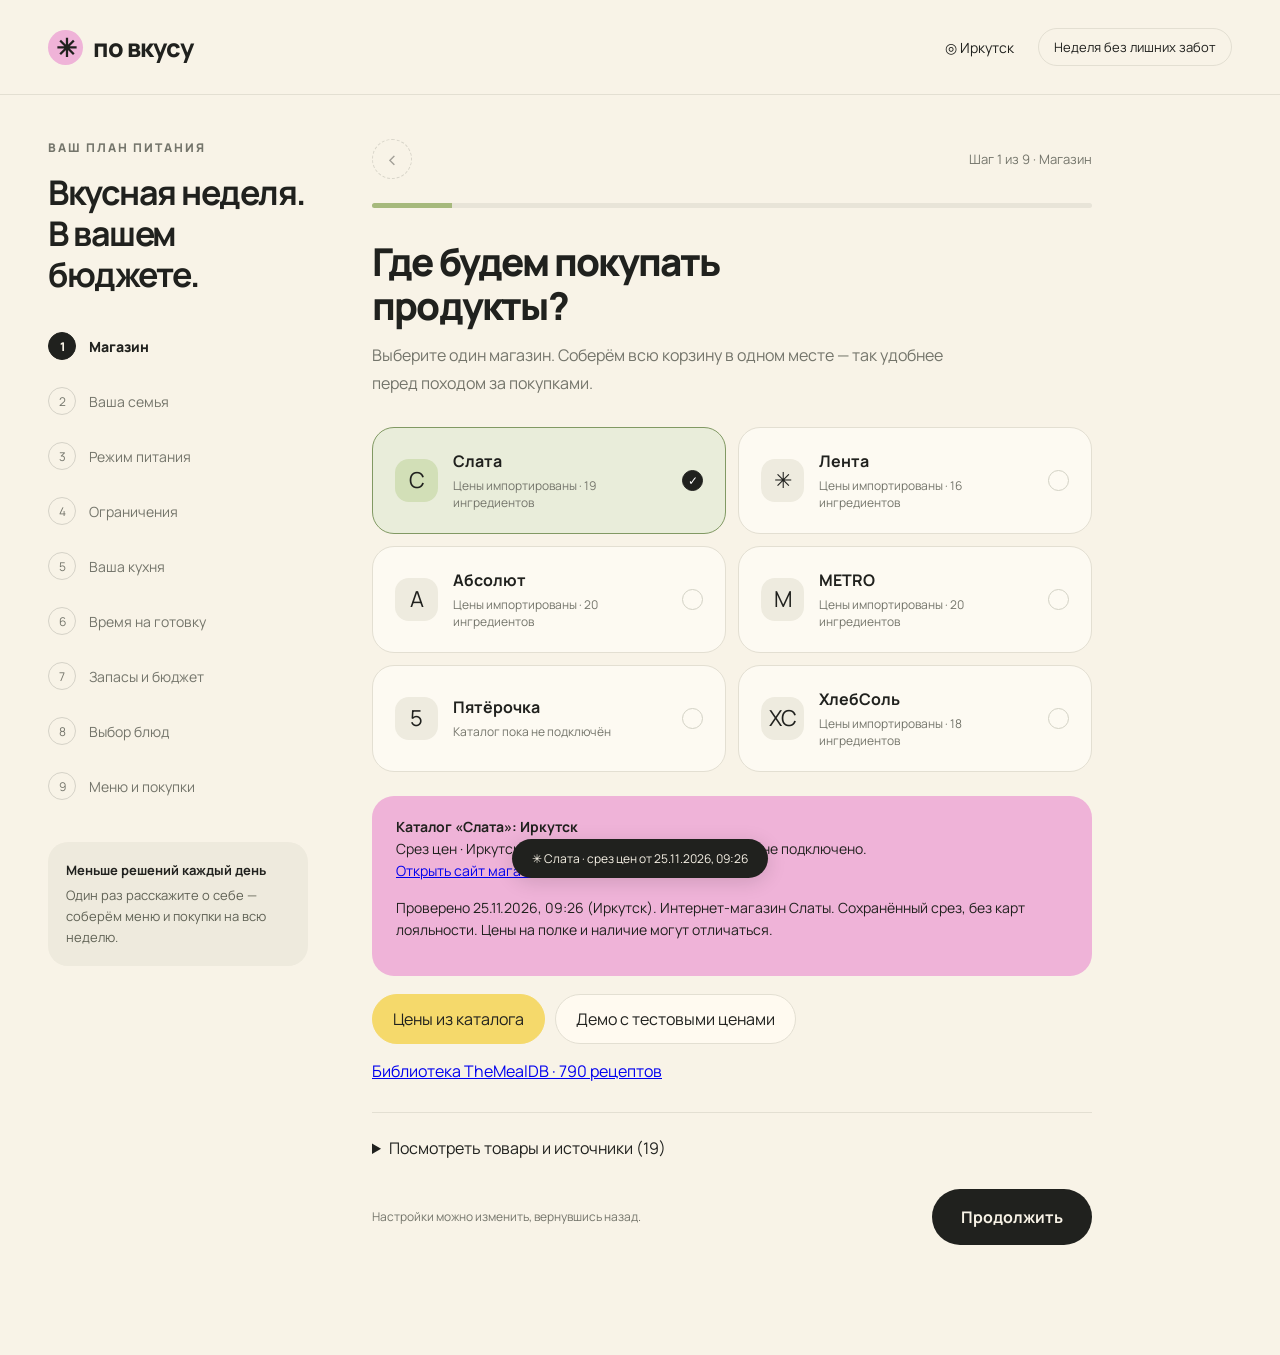
==== commit 054d5b86: "Diversify meal families, combine cooking modes, add prepared foods and 790-recipe library" ====
--- a/index.html
+++ b/index.html
@@ -1,14 +1,57 @@
 <!doctype html>
-<html lang="ru"><head><meta charset="utf-8"><meta name="viewport" content="width=device-width,initial-scale=1"><meta name="theme-color" content="#f8f3e7"><title>По вкусу — неделя без лишних забот</title>
+<html lang="ru"><head><meta charset="utf-8"><meta name="viewport" content="width=device-width,initial-scale=1,viewport-fit=cover"><meta name="theme-color" content="#f8f3e7"><title>По вкусу — неделя без лишних забот</title>
 <style>
 @import url('https://fonts.googleapis.com/css2?family=Manrope:wght@400;500;600;700;800&display=swap');
 :root{--cream:#f8f3e7;--ink:#20211e;--pink:#efb3d8;--yellow:#f5d96b;--blue:#b6cbea;--green:#a6b97c;--muted:#74756b;--line:#e3dfd2}*{box-sizing:border-box}body{margin:0;background:var(--cream);color:var(--ink);font:16px Manrope,Arial,sans-serif}button,input,select{font:inherit}button{cursor:pointer;color:inherit}button:focus-visible,input:focus-visible,select:focus-visible{outline:3px solid #627d53;outline-offset:4px}button{border:0}button:disabled{opacity:.4;cursor:not-allowed}header{max-width:1400px;margin:auto;padding:28px 48px;display:flex;align-items:center;justify-content:space-between;border-bottom:1px solid var(--line)}.brand{font-size:25px;font-weight:800;letter-spacing:-1px;display:flex;align-items:center;gap:10px}.brand i{background:var(--pink);font-style:normal;width:35px;height:35px;border-radius:50%;display:grid;place-items:center}.location{font-size:14px;display:flex;gap:24px;align-items:center}.pill{padding:9px 15px;border:1px solid var(--line);border-radius:30px;font-size:13px}.shell{max-width:1304px;margin:0 auto;padding:44px 48px 110px;display:grid;grid-template-columns:260px minmax(0,1fr);gap:64px}.eyebrow{font-size:12px;letter-spacing:2px;text-transform:uppercase;font-weight:800;color:var(--muted)}.side-title{font-size:34px;line-height:1.2;letter-spacing:-1.5px;margin:16px 0 28px}.steps{display:grid;gap:7px}.step{background:none;display:flex;align-items:center;text-align:left;gap:13px;padding:10px 0;color:var(--muted);font-size:14px}.step span{width:28px;height:28px;border:1px solid #d5d2c7;border-radius:50%;display:grid;place-items:center;font-size:12px}.step.active{font-weight:800;color:var(--ink)}.step.active span{background:var(--ink);color:var(--cream);border-color:var(--ink)}.step.done span{background:var(--green);border-color:var(--green)}.side-note{margin-top:32px;padding:18px;background:#eeeadd;border-radius:20px;font-size:13px;line-height:1.6;color:#606255}.side-note strong{display:block;color:var(--ink);margin-bottom:4px}.stage{min-width:0}.stage-top{display:flex;align-items:center;justify-content:space-between;margin-bottom:24px}.back{background:none;border:1px dashed #aaa99e;border-radius:50%;width:40px;height:40px;font-size:21px}.count{color:var(--muted);font-size:13px}.progress{height:5px;background:#e8e4d8;border-radius:10px;margin-bottom:32px;overflow:hidden}.progress div{height:100%;background:var(--green);transition:width .4s}h1{font-size:clamp(30px,3vw,44px);line-height:1.15;letter-spacing:-1.8px;margin:0 0 14px;font-weight:800}.sub{color:var(--muted);line-height:1.7;margin:0 0 30px;max-width:610px}.grid{display:grid;grid-template-columns:1fr 1fr;gap:12px}.option{background:#fdfaf2;border:1px solid var(--line);border-radius:22px;padding:22px;display:flex;align-items:center;text-align:left;gap:15px;min-height:92px;transition:.18s}.option:hover{transform:translateY(-2px);border-color:#aaa99e}.option.selected{background:#e9edda;border:1.5px solid #819963}.opt-icon{width:43px;height:43px;background:#eeebdf;border-radius:14px;display:grid;place-items:center;font-size:22px;flex-shrink:0}.option.selected .opt-icon{background:#d2dfb7}.option strong{font-size:16px;display:block}.option small{font-size:12px;color:var(--muted);display:block;margin-top:5px}.check{margin-left:auto;width:21px;height:21px;border:1px solid #d3d2c5;border-radius:50%;display:grid;place-items:center;flex-shrink:0;font-size:12px}.selected .check{background:var(--ink);color:white;border-color:var(--ink)}.actions{display:flex;align-items:center;justify-content:space-between;gap:20px;margin-top:30px}.primary{background:var(--ink);color:var(--cream);padding:17px 29px;border-radius:35px;font-weight:700}.secondary{background:transparent;border:1px solid #b8b6a8;border-radius:30px;padding:13px 22px}.hint{font-size:12px;color:var(--muted);max-width:270px;line-height:1.6}.banner{background:var(--pink);border-radius:22px;padding:20px 24px;line-height:1.6;margin-top:24px;font-size:14px}.banner strong{display:block}.person{background:#fffaf0;border:1px solid var(--line);border-radius:22px;padding:21px;margin-bottom:12px;display:flex;align-items:center;justify-content:space-between;gap:12px}.counter{display:flex;align-items:center;gap:20px;font-size:23px}.counter button{width:36px;height:36px;border-radius:50%;background:#eeebdf;font-size:22px}.field{background:#fffaf0;border:1px solid var(--line);border-radius:14px;padding:12px;max-width:130px}.remove{background:none;font-size:22px;color:var(--muted)}.age{display:flex;gap:8px;align-items:center}.age input{width:65px}.label{display:block;font-size:14px;margin:25px 0 12px;font-weight:700}.chips{display:flex;gap:10px;flex-wrap:wrap}.chip{border:1px solid var(--line);border-radius:40px;background:#fffaf0;padding:13px 20px}.chip.selected{background:var(--yellow);border-color:var(--yellow)}.budget-card{background:#ecefdc;border-radius:30px;padding:34px;text-align:center}.budget-number{font-size:64px;font-weight:700;letter-spacing:-3px;display:flex;justify-content:center;align-items:center;gap:10px}.budget-number input{width:240px;font-size:inherit;letter-spacing:inherit;border:0;background:none;text-align:center;color:inherit;font-weight:inherit;max-width:80%}input[type=range]{width:100%;accent-color:#20211e;margin:26px 0 15px}.range-labels{display:flex;justify-content:space-between;color:var(--muted);font-size:12px}.split{display:grid;grid-template-columns:1fr 1fr;gap:12px;margin-top:14px}.mini{background:#eeebdf;padding:20px;border-radius:20px}.mini strong{font-size:24px;display:block;margin-bottom:4px}.mini small{color:var(--muted)}.food-card{max-width:480px;margin:auto;border:1px solid var(--line);border-radius:30px;overflow:hidden;background:#fffaf0}.food-art{height:205px;display:grid;place-items:center;background:#dce5cb;position:relative;overflow:hidden}.food-art:before,.food-art:after{content:'';position:absolute;width:170px;height:170px;background:#f4d96c;border-radius:50%;left:-60px;top:-50px}.food-art:after{background:var(--pink);left:auto;top:auto;right:-60px;bottom:-65px}.plate{width:164px;height:164px;background:#fffdf6;border-radius:50%;box-shadow:0 12px 20px #24331b18,inset 0 0 0 12px #eeecdf;display:grid;place-items:center;font-size:88px;z-index:1;transform:rotate(-8deg)}.food-info{padding:24px}.food-info h2{font-size:25px;margin:0 0 10px;letter-spacing:-.8px}.tags{display:flex;flex-wrap:wrap;gap:7px}.tag{font-size:11px;background:#eeebdf;border-radius:20px;padding:6px 10px}.swipe-actions{display:flex;align-items:center;justify-content:center;gap:22px;margin-top:22px}.swipe-actions button{width:58px;height:58px;border-radius:50%;background:#eeebdf;font-size:25px}.swipe-actions .love{background:var(--pink);width:72px;height:72px;font-size:32px}.swipe-caption{text-align:center;color:var(--muted);font-size:12px;margin-top:12px}.tabs{display:flex;gap:7px;background:#eae6d9;padding:5px;border-radius:30px;width:fit-content;margin:24px 0}.tabs button{padding:11px 22px;border-radius:30px;background:none;font-size:14px}.tabs .active{background:var(--ink);color:white}.summary{display:grid;grid-template-columns:1fr 1fr;gap:12px}.total{background:var(--yellow);border-radius:25px;padding:25px}.total strong{display:block;font-size:36px;letter-spacing:-1.5px}.total small{font-size:12px}.total.pink{background:var(--pink)}.day{margin:20px 0;background:#fffaf0;border:1px solid var(--line);border-radius:22px;padding:20px}.day h3{margin:0 0 14px;font-size:17px}.meal-row{display:flex;align-items:center;gap:12px;padding:12px 0;border-top:1px solid var(--line)}.meal-row .emoji{font-size:27px}.meal-row strong{font-size:14px;display:block}.meal-row small{font-size:12px;color:var(--muted)}.meal-row button{margin-left:auto;background:#eeebdf;border-radius:30px;padding:8px 12px;font-size:12px}.shopping{display:flex;gap:13px;padding:17px 0;border-bottom:1px solid var(--line);align-items:center}.shopping input{width:20px;height:20px;accent-color:#839c63}.shopping strong{font-size:14px;display:block}.shopping small{font-size:12px;color:var(--muted)}.shopping b{margin-left:auto;white-space:nowrap;font-size:14px}.shopping:has(input:checked){opacity:.45;text-decoration:line-through}.empty{padding:25px;background:#eeebdf;border-radius:22px;line-height:1.7}.mobile-logo{display:none}.bottom-mark{position:fixed;bottom:22px;left:50%;transform:translateX(-50%);background:var(--ink);color:var(--cream);padding:11px 20px;border-radius:30px;font-size:12px;z-index:5;box-shadow:0 4px 20px #0002}.toast{position:fixed;top:20px;left:50%;transform:translateX(-50%);background:var(--ink);color:#fff;padding:15px 25px;border-radius:20px;z-index:10;font-size:14px}.fade{animation:fade .3s ease}@keyframes fade{from{opacity:0;transform:translateY(7px)}to{opacity:1;transform:translateY(0)}}@media(min-width:1200px){.stage{max-width:720px}}@media(max-width:850px){header{padding:20px 24px}.shell{grid-template-columns:1fr;padding:25px 24px 100px;gap:0;max-width:650px}aside{display:none}.location .pill{display:none}.stage-top{margin-bottom:16px}.progress{margin-bottom:26px}.food-art{height:200px}h1{font-size:34px}.option{padding:17px;min-height:85px}.grid{gap:10px}.option small{font-size:11px}.opt-icon{width:36px;height:36px;font-size:19px}.check{width:18px;height:18px}.actions{align-items:flex-start}.hint{max-width:170px}.person{padding:17px}.age{gap:5px;font-size:12px}.budget-card{padding:24px}.budget-number{font-size:50px}.budget-number input{width:200px}.bottom-mark{font-size:10px;white-space:nowrap;bottom:12px}.total{padding:20px}.total strong{font-size:30px}}@media(max-width:390px){.shell{padding-left:18px;padding-right:18px}.grid{grid-template-columns:1fr}.age input{width:50px}.location{font-size:12px}.brand{font-size:22px}}
 
 .custom-section{margin-top:30px;padding-top:24px;border-top:1px solid var(--line)}.custom-section h2{font-size:21px;letter-spacing:-.5px;margin:0 0 8px}.custom-section p{color:var(--muted);font-size:14px;line-height:1.6}.custom-form{display:flex;gap:8px;margin:15px 0}.custom-form input{width:100%;min-width:0;border:1px solid var(--line);background:#fffaf0;border-radius:18px;padding:15px}.custom-form button{background:var(--ink);color:var(--cream);border-radius:18px;padding:12px 18px}.custom-tags{display:flex;flex-wrap:wrap;gap:8px}.custom-tag{border:0;background:#e4eacb;padding:10px 14px;border-radius:25px;font-size:13px;max-width:100%;overflow-wrap:anywhere}.custom-tag.dislike{background:#efd4e3}.custom-tag.unmatched{background:#eeebdf}.custom-tag span{margin-left:10px}.match-note{display:block;font-size:11px;opacity:.7;margin-top:3px}.food-card{position:relative;touch-action:pan-y;user-select:none;cursor:grab;will-change:transform;transition:transform .25s ease,opacity .25s ease;box-shadow:0 10px 25px #27291c0a}.food-card.dragging{transition:none;cursor:grabbing}.swipe-stamp{position:absolute;z-index:3;top:25px;padding:8px 15px;border:3px solid currentColor;border-radius:12px;font-size:22px;font-weight:800;opacity:0;pointer-events:none;letter-spacing:1px}.swipe-stamp.yes{left:20px;color:#466a38;transform:rotate(-12deg)}.swipe-stamp.no{right:20px;color:#a1466b;transform:rotate(12deg)}.swipe-caption{line-height:1.8}.swipe-actions button{transition:transform .2s}.swipe-actions button:hover{transform:scale(1.1)}@media(prefers-reduced-motion:reduce){.food-card{transition:none!important}.fade{animation:none}}
+/* Keep intrinsic text widths from expanding grid/flex tracks. */
+html{-webkit-text-size-adjust:100%;text-size-adjust:100%}
+.grid,.split,.summary{grid-template-columns:repeat(2,minmax(0,1fr))}
+.option,.option>span:nth-child(2),.person>div,.mini,.total,.meal-row>div,.shopping>span{min-width:0}
+.option strong,.option small,.shopping a,.shopping strong{overflow-wrap:anywhere}
+.back,.meal-row .emoji,.shopping input{flex-shrink:0}
+.food-card{width:100%}
+@media(max-width:850px){
+ header{padding-top:calc(20px + env(safe-area-inset-top,0px));padding-left:calc(20px + env(safe-area-inset-left,0px));padding-right:calc(20px + env(safe-area-inset-right,0px))}
+ .shell{grid-template-columns:minmax(0,1fr);padding:24px calc(20px + env(safe-area-inset-right,0px)) 28px calc(20px + env(safe-area-inset-left,0px))}
+ /* Normal document flow avoids overlap at every Safari toolbar height. */
+ .bottom-mark{position:static;transform:none;width:fit-content;max-width:calc(100% - 40px);margin:0 auto calc(20px + env(safe-area-inset-bottom,0px));padding:12px 16px;font-size:12px;line-height:1.5;white-space:normal;text-align:center;overflow-wrap:anywhere}
+ .stage-top{gap:16px}.count{min-width:0;text-align:right;line-height:1.5}
+ .toast{top:calc(16px + env(safe-area-inset-top,0px));width:max-content;max-width:calc(100% - 32px);text-align:center}
+ input,select,textarea{font-size:16px}
+ .budget-number input{font-size:inherit}
+ .option small{font-size:14px;line-height:1.5}
+ .hint{font-size:14px}
+}
+@media(max-width:600px){
+ .grid{grid-template-columns:minmax(0,1fr)}
+ .option{width:100%;padding:18px;gap:14px}.option>span:nth-child(2){flex:1}
+ .opt-icon{width:40px;height:40px}.check{width:22px;height:22px}
+ .actions{flex-direction:column;align-items:stretch;gap:16px}
+ .actions .primary{order:-1}.actions button{width:100%;min-height:52px;white-space:normal}
+ .actions .hint{max-width:none}
+ .person{flex-wrap:wrap;gap:16px}.counter{gap:16px}.counter button{min-width:44px;min-height:44px}
+ .age{flex-wrap:wrap;font-size:14px}.age input{width:72px}
+ .custom-form{flex-direction:column}.custom-form input,.custom-form button{min-height:48px}
+ .meal-row{flex-wrap:wrap;gap:10px}.meal-row>div{flex:1 1 150px}.meal-row button{min-height:44px}
+ .shopping{gap:10px;flex-wrap:wrap}.shopping>span{flex:1 1 150px}.shopping input{flex:0 0 20px}.shopping b{margin-left:auto}
+ .tabs{max-width:100%;width:100%}.tabs button{flex:1;min-width:0;padding:12px 10px;min-height:44px}
+ .food-info{padding:20px}.food-info h2{overflow-wrap:anywhere}
+ .chip{min-height:44px}.primary,.secondary{overflow-wrap:anywhere}
+}
+@media(max-width:360px){
+ h1{font-size:30px;letter-spacing:-1px}.split,.summary{grid-template-columns:minmax(0,1fr)}
+ .brand{font-size:21px;gap:7px}.location{font-size:12px}
+ .budget-card{padding:20px}.budget-number{font-size:44px}
+}
+
+.recipe-details{margin-top:14px;font-size:14px;line-height:1.65;overflow-wrap:anywhere}.recipe-details summary{cursor:pointer;text-decoration:underline;text-underline-offset:3px}.recipe-details p{margin:10px 0}.recipe-details ol{padding-left:22px}.recipe-details li{margin-bottom:8px}.recipe-details a{color:inherit}
+@media(max-width:600px){.meal-row:has(details[open]){display:grid;grid-template-columns:28px minmax(0,1fr);align-items:start}.meal-row:has(details[open])>div,.meal-row:has(details[open])>button{grid-column:2}.meal-row:has(details[open])>button{justify-self:start;margin-left:0}}
 </style></head><body><header><div class="brand"><i>✳</i> по вкусу</div><div class="location">◎ Иркутск <span class="pill">Неделя без лишних забот</span></div></header><div class="shell"><aside><div class="eyebrow">Ваш план питания</div><h2 class="side-title">Вкусная неделя.<br>В вашем<br>бюджете.</h2><nav class="steps" id="steps"></nav><div class="side-note"><strong>Меньше решений каждый день</strong>Один раз расскажите о себе — соберём меню и покупки на всю неделю.</div></aside><main class="stage"><div class="stage-top"><button class="back" id="back" aria-label="Предыдущий шаг">‹</button><span class="count" id="count"></span></div><div class="progress"><div id="progress"></div></div><div id="screen"></div></main></div><div class="bottom-mark">✳ Прототип · тестовые цены, без карт лояльности</div>
 <script>
 const labels=['Магазин','Ваша семья','Режим питания','Ограничения','Ваша кухня','Время на готовку','Запасы и бюджет','Выбор блюд','Меню и покупки'];
-const S={step:0,store:'Слата',adults:2,kids:[],meals:3,diet:'Обычное',allergens:[],equipment:['Плита'],time:45,pantry:[],budget:5000,likes:[],dislikes:[],card:0,tab:'menu',plan:[],checked:[]};
+const S={step:0,store:'Слата',adults:2,kids:[],meals:3,diet:'Обычное',allergens:[],equipment:['Плита'],noCook:true,readyFood:false,time:45,pantry:[],budget:5000,likes:[],dislikes:[],card:0,tab:'menu',plan:[],checked:[]};
 const products={oats:['Овсяные хлопья',500,90,'г'],milk:['Молоко',1000,110,'мл','Молоко'],apple:['Яблоки',1000,170,'г'],rice:['Рис',900,130,'г'],chicken:['Куриное филе',800,370,'г'],carrot:['Морковь',1000,65,'г'],potato:['Картофель',1000,70,'г'],onion:['Лук',1000,60,'г'],lentil:['Чечевица',450,150,'г'],pasta:['Макароны',450,85,'г','Глютен'],tomato:['Томаты',500,180,'г'],egg:['Яйца',10,120,'шт','Яйца'],buckwheat:['Гречка',800,110,'г'],cabbage:['Капуста',1000,65,'г'],fish:['Филе минтая',600,290,'г','Рыба'],beans:['Фасоль консервированная',400,100,'г'],banana:['Бананы',1000,150,'г'],yogurt:['Йогурт натуральный',500,150,'г','Молоко'],cucumber:['Огурцы',500,150,'г'],nuts:['Орехи',150,160,'г','Орехи']};
 const dishes=[
 {id:0,n:'Овсянка с яблоком',e:'🥣',kind:'breakfast',min:15,eq:'Плита',a:['Глютен'],vegan:true,i:{oats:60,apple:100}},
@@ -28,12 +71,18 @@
 {id:14,n:'Тёплый картофельный салат',e:'🥔',kind:'main',min:25,eq:'Плита',a:[],vegan:true,i:{potato:250,cucumber:80,onion:20}},
 {id:15,n:'Банан',e:'🍌',kind:'snack',min:5,eq:null,a:[],vegan:true,i:{banana:200}}];
 dishes.push(...[{"n":"Курица с рисом","e":"🍚","kind":"main","min":30,"eq":"Плита","a":[],"meat":true,"i":{"chicken":150,"rice":70,"carrot":60}},{"n":"Курица с картофелем на сковороде","e":"🍗","kind":"main","min":35,"eq":"Плита","a":[],"meat":true,"i":{"chicken":150,"potato":200,"onion":30}},{"n":"Рыба с рисом на сковороде","e":"🐟","kind":"main","min":30,"eq":"Плита","a":["Рыба"],"meat":true,"i":{"fish":150,"rice":70,"carrot":50}},{"n":"Паста с курицей","e":"🍝","kind":"main","min":25,"eq":"Плита","a":["Глютен"],"meat":true,"i":{"pasta":90,"chicken":130,"tomato":80}},{"n":"Чечевица с рисом и овощами","e":"🍛","kind":"main","min":30,"eq":"Плита","a":[],"vegan":true,"i":{"lentil":60,"rice":50,"carrot":60,"onion":30}},{"n":"Картофельный суп с фасолью","e":"🍲","kind":"main","min":30,"eq":"Плита","a":[],"vegan":true,"i":{"potato":180,"beans":120,"carrot":50,"onion":30}},{"n":"Гречка с яйцом","e":"🍳","kind":"main","min":25,"eq":"Плита","a":["Яйца"],"i":{"buckwheat":80,"egg":2,"onion":30}},{"n":"Капуста с курицей","e":"🥬","kind":"main","min":35,"eq":"Плита","a":[],"meat":true,"i":{"cabbage":200,"chicken":130,"carrot":60,"onion":30}},{"n":"Овсяная каша с бананом","e":"🥣","kind":"breakfast","min":15,"eq":"Плита","a":["Глютен"],"vegan":true,"i":{"oats":60,"banana":100}},{"n":"Яйца с огурцом и томатами","e":"🥚","kind":"breakfast","min":12,"eq":"Плита","a":["Яйца"],"i":{"egg":2,"cucumber":80,"tomato":80}},{"n":"Гречневая каша с молоком","e":"🥣","kind":"breakfast","min":25,"eq":"Плита","a":["Молоко"],"i":{"buckwheat":60,"milk":150}},{"n":"Йогурт с яблоком и орехами","e":"🍎","kind":"breakfast","min":5,"eq":null,"a":["Молоко","Орехи"],"i":{"yogurt":150,"apple":100,"nuts":20}},{"n":"Яблоко с грецкими орехами","e":"🍎","kind":"snack","min":5,"eq":null,"a":["Орехи"],"vegan":true,"i":{"apple":150,"nuts":20}},{"n":"Огурцы и томаты","e":"🥒","kind":"snack","min":5,"eq":null,"a":[],"vegan":true,"i":{"cucumber":100,"tomato":100}}].map((d,i)=>({...d,id:16+i})));
+dishes.push(...[{"n":"Картофельная тортилья","e":"🥘","family":"eggs","min":35,"a":["Яйца"],"i":{"potato":200,"egg":2,"onion":40},"source":{"provider":"TheMealDB","id":"52872","originalTitle":"Spanish Tortilla","url":"https://www.themealdb.com/meal/52872","originalUrl":"https://www.bbcgoodfood.com/recipes/spanish-tortilla","adaptation":"Упрощённая версия: без сливочного масла, чеснока и петрушки; багет и томаты для подачи не включены. Порции пересчитаны для прототипа.","capturedAt":"2026-11-25T02:40:46.570Z"},"steps":["Нарежьте картофель тонкими ломтиками, лук — полукольцами.","Готовьте картофель и лук на небольшом количестве масла под крышкой до мягкости.","Залейте взбитыми яйцами и готовьте на слабом огне под крышкой до полного схватывания яиц."],"id":30,"kind":"main","eq":"Плита"},{"n":"Шакшука без сыра","e":"🍳","family":"eggs","min":25,"a":["Яйца"],"i":{"tomato":250,"egg":2,"onion":60},"source":{"provider":"TheMealDB","id":"52963","originalTitle":"Shakshuka","url":"https://www.themealdb.com/meal/52963","originalUrl":"https://www.bbcgoodfood.com/recipes/7573/spicy-tomato-baked-eggs","adaptation":"Без феты, сахара, чеснока, свежей зелени и острого перца. Основа — свежие томаты, лук и яйца; время и порции заданы для адаптации.","capturedAt":"2026-11-25T02:40:46.580Z"},"steps":["Потушите нарезанный лук на масле до мягкости.","Добавьте нарезанные томаты и тушите, пока они не образуют густой соус.","Сделайте углубления, вбейте яйца и доведите под крышкой до полного схватывания."],"id":31,"kind":"main","eq":"Плита"},{"n":"Щи из свежей капусты","e":"🍲","family":"soup","min":40,"a":[],"vegan":true,"i":{"cabbage":150,"potato":120,"carrot":50,"onion":30,"tomato":80},"source":{"provider":"TheMealDB","id":"53077","originalTitle":"Cabbage Soup (Shchi)","url":"https://www.themealdb.com/meal/53077","originalUrl":"https://www.thespruceeats.com/traditional-russian-cabbage-soup-shchi-recipe-1135534","adaptation":"Вода вместо бульона, растительное масло вместо сливочного; без сельдерея, сметаны и свежей зелени. Порции пересчитаны.","capturedAt":"2026-11-25T02:40:46.580Z"},"steps":["Нарежьте картофель, капусту, морковь и лук.","Опустите картофель в кипящую воду, затем добавьте капусту.","Потушите морковь с луком и томатами на масле, добавьте в суп. Варите до мягкости овощей."],"id":32,"kind":"main","eq":"Плита"},{"n":"Куриный суп с овощами","e":"🍲","family":"soup","min":45,"a":[],"meat":true,"i":{"chicken":150,"carrot":80,"onion":40,"cabbage":80},"source":{"provider":"TheMealDB","id":"53020","originalTitle":"Rosol (Polish Chicken Soup)","url":"https://www.themealdb.com/meal/53020","originalUrl":"https://polishhousewife.com/rosol-polish-chicken-soup/","adaptation":"По мотивам Rosol: куриное филе вместо ножек; без порея, сельдерея и свежей зелени. Это быстрая адаптация, не традиционный многочасовой бульон.","capturedAt":"2026-11-25T02:40:46.580Z"},"steps":["Залейте филе водой, доведите до кипения и снимите пену.","Добавьте крупно нарезанные морковь, лук и капусту.","Варите до готовности курицы и овощей. Разделите филе на кусочки и верните в суп."],"id":33,"kind":"main","eq":"Плита"},{"n":"Чечевица с морковью и луком","e":"🥘","family":"lentil","min":30,"a":[],"vegan":true,"i":{"lentil":90,"carrot":100,"onion":50},"source":{"provider":"TheMealDB","id":"52815","originalTitle":"French Lentils With Garlic and Thyme","url":"https://www.themealdb.com/meal/52815","originalUrl":null,"adaptation":"Упрощённая адаптация: без чеснока и сельдерея; используется чечевица из выбранного магазина. Время зависит от сорта.","capturedAt":"2026-11-25T02:40:46.580Z"},"steps":["Промойте чечевицу. Мелко нарежьте лук и морковь.","Слегка обжарьте овощи на масле, добавьте чечевицу и воду.","Тушите до мягкости чечевицы, при необходимости подливайте воду. Красная чечевица может развариться в пюре."],"id":34,"kind":"main","eq":"Плита"},{"n":"Картофель с капустой на сковороде","e":"🥔","family":"potato","min":35,"a":[],"vegan":true,"i":{"potato":220,"cabbage":150},"source":{"provider":"TheMealDB","id":"53416","originalTitle":"Trinxat (Potato, Cabbage and Bacon Hash)","url":"https://www.themealdb.com/meal/53416","originalUrl":"https://www.internationalcuisine.com/trinxat/#wprm-recipe-container-12938","adaptation":"Вегетарианская адаптация Trinxat без бекона, чеснока и петрушки. Для обжаривания используется домашнее растительное масло.","capturedAt":"2026-11-25T02:40:46.580Z"},"steps":["Отварите нарезанный картофель и капусту до мягкости, слейте воду.","Разомните овощи вилкой и посолите.","Выложите на смазанную маслом сковороду, прижмите и подрумяньте с двух сторон."],"id":35,"kind":"main","eq":"Плита"},{"n":"Рыбные котлеты с овсяными хлопьями","e":"🐟","family":"patties","min":35,"a":["Рыба","Яйца","Глютен"],"meat":true,"i":{"fish":180,"oats":25,"egg":0.5,"onion":30},"steps":["Измельчите филе и лук. Овсяные хлопья залейте небольшим количеством воды и дайте размокнуть.","Смешайте рыбу, лук, хлопья и яйцо. Сформируйте небольшие котлеты.","Обжарьте на масле и доведите под крышкой до полной готовности; середина не должна оставаться сырой."],"id":36,"kind":"main","eq":"Плита","source":{"provider":"По вкусу","adaptation":"Авторский вариант для продуктов и ограничений прототипа."}},{"n":"Куриные рубленые котлеты","e":"🍗","family":"patties","min":30,"a":["Яйца","Глютен"],"meat":true,"i":{"chicken":180,"egg":0.5,"oats":20,"onion":30},"steps":["Мелко нарежьте куриное филе и лук, размочите хлопья водой.","Смешайте с яйцом, сформируйте плоские котлеты.","Обжарьте на масле, затем готовьте под крышкой до полной готовности курицы."],"id":37,"kind":"main","eq":"Плита","source":{"provider":"По вкусу","adaptation":"Авторский вариант для продуктов и ограничений прототипа."}},{"n":"Фасоль с томатами и яйцом","e":"🍳","family":"beans","min":20,"a":["Яйца"],"i":{"beans":200,"tomato":150,"egg":1,"onion":30},"steps":["Слейте жидкость с фасоли. Потушите лук и нарезанные томаты на масле.","Добавьте фасоль, прогрейте.","Вбейте яйцо и доведите под крышкой до полного схватывания."],"id":38,"kind":"main","eq":"Плита","source":{"provider":"По вкусу","adaptation":"Авторский вариант для продуктов и ограничений прототипа."}},{"n":"Рыбный суп с рисом","e":"🍲","family":"soup","min":30,"a":["Рыба"],"meat":true,"i":{"fish":150,"rice":30,"carrot":60,"onion":30},"steps":["Промойте рис и варите в воде почти до мягкости.","Добавьте нарезанные морковь и лук.","Положите кусочки рыбного филе и доведите суп до полной готовности рыбы и овощей."],"id":39,"kind":"main","eq":"Плита","source":{"provider":"По вкусу","adaptation":"Авторский вариант для продуктов и ограничений прототипа."}},{"n":"Чечевичные котлеты с морковью","e":"🥕","family":"patties","min":40,"a":["Глютен"],"vegan":true,"i":{"lentil":90,"carrot":80,"oats":25,"onion":30},"steps":["Отварите чечевицу до мягкости и тщательно слейте воду.","Натрите морковь, мелко нарежьте лук. Смешайте с чечевицей и измельчёнными хлопьями, разомните.","Дайте массе загустеть, сформируйте небольшие плоские котлеты. Обжарьте с двух сторон и доведите под крышкой."],"id":40,"kind":"main","eq":"Плита","source":{"provider":"По вкусу","adaptation":"Авторский вариант для продуктов и ограничений прототипа."}},{"n":"Рисовый суп с фасолью","e":"🍲","family":"soup","min":25,"a":[],"vegan":true,"i":{"rice":40,"beans":150,"carrot":60,"tomato":100,"onion":30},"steps":["Промойте рис, залейте водой и начните варить.","Потушите морковь, лук и томаты на масле, переложите в суп.","Добавьте фасоль без жидкости и варите до мягкости риса."],"id":41,"kind":"main","eq":"Плита","source":{"provider":"По вкусу","adaptation":"Авторский вариант для продуктов и ограничений прототипа."}}]);
+const preparedFood={"capturedAt":"2026-11-25T02:50:56.950Z","mode":"snapshot","note":"Цены проверены в каталогах магазинов Иркутска. Состав только из карточек товара. При неполном составе и любых исключениях блюдо не предлагается.","entries":[{"id":"184508","name":"Оладьи куриные с картофельным пюре","store":"Слата","size":250,"price":174.99,"family":"patties","a":["Яйца","Глютен","Молоко"],"meat":true,"composition":"Оладьи куриные, яйцо куриное, вода питьевая, мука высшего сорта, укроп свежий, соль, перец черный; картофельное пюре, соль.","completeComposition":false,"ingredient":"ready0","url":"https://shop.slata.com/product/184508"},{"id":"10036592","name":"Гуляш из свинины с гречкой","store":"Слата","size":250,"price":169.99,"family":"buckwheat","a":["Глютен","Молоко","Яйца","Рыба","Горчица","Сельдерей"],"meat":true,"composition":"Гречка, лук, подсолнечное масло, соль; свинина, смесь грибов, морковь, лук, пшеничная мука, грибной бульон КНОРР (соль, мальтодекстрин, усилители вкуса, сахар, растительный жир, ароматизаторы, кукурузный крахмал, грибы, лимонная кислота, лук, сахарный колер III, экстракт дрожжей). Возможны следы глютена, горчицы, сельдерея, молочных, яичных и рыбных продуктов.","completeComposition":true,"ingredient":"ready1","url":"https://shop.slata.com/product/10036592"},{"id":"10029467","name":"Жаркое Холодушка по-купечески","store":"Слата","size":250,"price":199.99,"family":"potato","a":[],"meat":true,"composition":"Картофель, мясо курицы, морковь, лук репчатый, грибы свежие, соль поваренная пищевая, масло растительное.","completeComposition":true,"ingredient":"ready2","url":"https://shop.slata.com/product/10029467"},{"id":"10009246","name":"Драники","store":"Слата","size":200,"price":139.99,"family":"potato","a":["Глютен","Яйца","Молоко"],"composition":"Картофель свежий, мука высшего сорта, масло подсолнечное рафинированное дезодорированное, майонез, меланж, молоко, лук репчатый, соль.","completeComposition":true,"ingredient":"ready3","url":"https://shop.slata.com/product/10009246"},{"id":"plov-s-kuricey-ves-sobstvennoe-pro-vo","name":"Плов с курицей · собственное производство","store":"Абсолют","size":1000,"price":729.9,"family":"rice","a":[],"meat":true,"weighted":true,"portion":300,"composition":null,"completeComposition":false,"ingredient":"ready4","url":"https://tgabsolut.shop/catalog?product=plov-s-kuricey-ves-sobstvennoe-pro-vo"}]};
+for(const [index,p] of preparedFood.entries.entries()){products[p.ingredient]=[p.name,p.size,p.price,'г'];dishes.push({id:42+index,n:p.name+' · готовое',e:'🥡',kind:'main',family:p.family,min:0,eq:null,a:p.a,meat:!!p.meat,vegan:!!p.vegan,readyStore:p.store,ready:p,i:{[p.ingredient]:p.portion||p.size}})}
 let deck=[];let touchStart=0;
 const $=id=>document.getElementById(id),rub=n=>Math.round(n).toLocaleString('ru-RU')+' ₽';
 function portions(){return S.adults+S.kids.reduce((a,k)=>a+(k.y<4?.35:k.y<8?.55:k.y<13?.75:1),0)}
 function factor(){return {'Слата':1,'Лента':.97,'Абсолют':.94,'METRO':.96,'Пятёрочка':.98,'ХлебСоль':.92}[S.store]}
 function price(d){return Object.entries(d.i).reduce((a,[k,v])=>a+v/products[k][1]*products[k][2]*factor(),0)}
-function allowed(d){return d.min<=S.time&&(!d.eq||S.equipment.includes(d.eq))&&!d.a.some(a=>S.allergens.includes(a))&&(S.diet!=='Без мяса'||!d.meat)&&(S.diet!=='Растительное'||d.vegan)}
+function allowed(d){return d.min<=S.time&&cookingAllowed(d)&&!d.a.some(a=>S.allergens.includes(a))&&(S.diet!=='Без мяса'||!d.meat)&&(S.diet!=='Растительное'||d.vegan)}
+function toggleNoCook(){S.noCook=!S.noCook;render()}
+function cookingAllowed(d){if(d.readyStore)return S.readyFood&&d.readyStore===S.store&&readyRestrictionsAllow(d);return d.eq?S.equipment.includes(d.eq):S.noCook;}
+function readyRestrictionsAllow(d){const filters=[...S.allergens,...(S.customAllergens||[]),...(S.unliked||[])];if(!d.ready.completeComposition&&filters.length)return false;const text=(d.ready.composition||'').toLowerCase().replace(/ё/g,'е');return !(S.customAllergens||[]).concat(S.unliked||[]).some(filter=>filter.toLowerCase().replace(/ё/g,'е').split(/\s+/).some(word=>word.length>2&&text.includes(word.slice(0,Math.max(3,word.length-2)))));}
 function option(value,icon,desc,selected,action){return `<button class="option ${selected?'selected':''}" onclick="${action}"><span class="opt-icon">${icon}</span><span><strong>${value}</strong>${desc?`<small>${desc}</small>`:''}</span><span class="check">${selected?'✓':''}</span></button>`}
 function toggle(arr,v){let i=S[arr].indexOf(v);i<0?S[arr].push(v):S[arr].splice(i,1);render()}
 function set(k,v){S[k]=v;render()}
@@ -46,11 +95,11 @@
 if(S.step===1){b=shell('Кто за столом?','Учтём всех: от маленьких приверед до взрослых с хорошим аппетитом.',`<div class="person"><div><strong>Взрослые</strong><div class="hint">От 18 лет</div></div><div class="counter"><button aria-label="Убрать взрослого" onclick="set('adults',Math.max(1,S.adults-1))">−</button><b>${S.adults}</b><button aria-label="Добавить взрослого" onclick="set('adults',Math.min(12,S.adults+1))">+</button></div></div>${S.kids.map((k,i)=>`<div class="person"><strong>Ребёнок ${i+1}</strong><div class="age"><input class="field" type="number" min="0" max="17" aria-label="Возраст ребёнка ${i+1} в годах" value="${k.y}" onchange="S.kids[${i}].y=Math.max(0,Math.min(17,Number(this.value)));render()"> лет <input class="field" type="number" min="0" max="11" aria-label="Возраст ребёнка ${i+1} в месяцах" value="${k.m}" onchange="S.kids[${i}].m=Math.max(0,Math.min(11,Number(this.value)));render()"> мес.<button class="remove" aria-label="Удалить ребёнка ${i+1}" onclick="S.kids.splice(${i},1);render()">×</button></div></div>`).join('')}<button class="secondary" onclick="S.kids.push({y:5,m:0});render()">+ Добавить ребёнка</button><div class="banner"><strong>Общий стол, разные порции</strong>Размеры порций — упрощённая модель для теста, без расчёта калорий.${S.kids.some(k=>k.y<3)?'<br>Для детей до 3 лет этот прототип не составляет рацион. Измените состав семьи для продолжения.':''}</div>`,S.kids.some(k=>k.y<3))}
 if(S.step===2){b=shell('Как вы любите есть?','Выберите привычный режим. Мы распределим блюда по дням на всю неделю.',`<span class="label">Приёмов пищи в день</span><div class="chips">${[2,3,4,5].map(n=>`<button class="chip ${S.meals===n?'selected':''}" onclick="set('meals',${n})">${n}</button>`).join('')}</div><span class="label">Тип питания</span><div class="grid">${[['Обычное','🍽','Все группы продуктов'],['Без мяса','🥚','С яйцами и молочными продуктами'],['Растительное','🌱','Без продуктов животного происхождения']].map(([n,i,t])=>option(n,i,t,S.diet===n,`set('diet','${n}')`)).join('')}</div>`)}
 if(S.step===3){b=shell('Что исключаем?','Ограничения действуют для всей семьи. Исключим такие блюда и при подборе, и при замене.',`<div class="grid">${[['Молоко','🥛'],['Яйца','🥚'],['Глютен','🌾'],['Рыба','🐟'],['Орехи','🌰']].map(([n,i])=>option(n,i,'Исключить из меню',S.allergens.includes(n),`toggle('allergens','${n}')`)).join('')}${option('Нет ограничений','✓','Можно всё',!S.allergens.length,"set('allergens',[])")}</div><p class="hint" style="margin-top:20px;max-width:none">Прототип фильтрует рецепты по отмеченным аллергенам. Состав и следы аллергенов на упаковках проверяются отдельно.</p>`)}
-if(S.step===4){b=shell('Что есть на кухне?','Будем предлагать только те блюда, которые получится приготовить вашей техникой.',`<div class="grid">${[['Плита','♨','Кастрюля и сковорода'],['Духовка','▣','Противень или форма'],['Мультиварка','◉','Готовит почти сама']].map(([n,i,t])=>option(n,i,t,S.equipment.includes(n),`toggle('equipment','${n}')`)).join('')}${option('Без готовки','🥗','Холодные блюда доступны всегда',!S.equipment.length,"set('equipment',[])")}</div><div class="banner"><strong>Никаких лишних приборов</strong>Микроволновку и блендер добавим вместе с рецептами для них. Пока каждый переключатель действительно влияет на подбор.</div>`)}
+if(S.step===4){b=shell('Что есть на кухне?','Будем предлагать только те блюда, которые получится приготовить вашей техникой.',`<div class="grid">${[['Плита','♨','Кастрюля и сковорода'],['Духовка','▣','Противень или форма'],['Мультиварка','◉','Готовит почти сама']].map(([n,i,t])=>option(n,i,t,S.equipment.includes(n),`toggle('equipment','${n}')`)).join('')}${option('Без готовки','🥗','Салаты, фрукты и йогурты — вместе с готовкой',S.noCook,"toggleNoCook()")}</div><div class="banner"><strong>Никаких лишних приборов</strong>Можно одновременно выбрать технику и блюда без готовки. Готовая еда из магазина включается отдельно ниже.</div>`)}
 if(S.step===5){b=shell('Сколько времени<br>на готовку?','Укажите время на одно блюдо, включая приготовление. Сложные рецепты оставим на другой раз.',`<div class="grid">${[[15,'⚡','Быстро и просто'],[30,'◷','Комфортный темп'],[45,'♨','Есть немного времени'],[60,'♡','Люблю готовить']].map(([n,i,t])=>option('До '+n+' минут',i,t,S.time===n,`set('time',${n})`)).join('')}</div>`)}
 if(S.step===6){b=shell('Неделя по средствам','Чем больше бюджет, тем больше разных блюд можно включить. Тратить всю сумму не обязательно. Домашние запасы не попадут в покупки.',`<div class="budget-card"><div class="eyebrow">Бюджет на неделю</div><div class="budget-number"><input aria-label="Бюджет на неделю в рублях" type="number" min="500" max="50000" step="100" value="${S.budget}" onchange="set('budget',Math.max(500,Math.min(50000,Number(this.value)||500)))"><span>₽</span></div><input aria-label="Изменить бюджет" type="range" min="500" max="20000" step="100" value="${S.budget}" oninput="S.budget=Number(this.value);this.previousElementSibling.querySelector('input').value=S.budget" onchange="render()"><div class="range-labels"><span>500 ₽</span><span>20 000 ₽</span></div></div><div class="split"><div class="mini"><strong>${rub(S.budget/7)}</strong><small>на семью в день</small></div><div class="mini"><strong>${S.meals*7}</strong><small>приёмов пищи на человека</small></div></div><span class="label">Есть дома — на всю неделю</span><div class="chips">${[['rice','Рис'],['buckwheat','Гречка'],['oats','Овсянка'],['pasta','Макароны'],['potato','Картофель']].map(([k,n])=>`<button class="chip ${S.pantry.includes(k)?'selected':''}" onclick="toggle('pantry','${k}')">${n}${S.pantry.includes(k)?' ✓':''}</button>`).join('')}</div><p class="hint" style="max-width:none;margin-top:15px">Для теста считаем, что отмеченных продуктов достаточно на неделю. Соль, масло и специи уже есть дома.</p>`)}
 if(S.step===7){let d=deck[S.card];b=shell('Еда, с которой<br>случится мэтч','Свайпы помогают понять ваши вкусы: продукты, сочетания и способы приготовления. Это не список конкретных блюд на неделю.',d?`<article class="food-card" id="foodcard"><div class="food-art"><div class="plate">${d.e}</div></div><div class="food-info"><div class="eyebrow" style="margin-bottom:10px">${{breakfast:'Завтрак',main:'Основное блюдо',snack:'Перекус'}[d.kind]} · ${S.card+1} / ${deck.length}</div><h2>${d.n}</h2><div class="tags"><span class="tag">${d.min} минут</span><span class="tag">≈ ${rub(price(d))} / порция</span><span class="tag">${d.eq||'Без готовки'}</span></div><p class="hint" style="margin-bottom:0;max-width:none">${Object.keys(d.i).map(k=>products[k][0].toLowerCase()).join(', ')}</p></div></article><div class="swipe-actions"><button aria-label="Не мой вкус" onclick="swipe('no')">×</button><button aria-label="Пропустить блюдо" onclick="swipe('skip')">↻</button><button class="love" aria-label="Нравится такой вкус" onclick="swipe('yes')">♡</button></div><div class="swipe-caption">Не хочу &nbsp; · &nbsp; Пропустить &nbsp; · &nbsp; Хочу</div>`:`<div class="empty"><strong>${deck.length?'Ваш вкус понятен!':'Подходящих блюд пока нет'}</strong><p>${deck.length?'Учтено ответов: '+(S.likes.length+S.dislikes.length)+'. Подберём разные блюда с похожими вкусами.':'Попробуйте увеличить время на готовку или добавить доступную технику. Аллергены сохраняйте, если они важны для вашей семьи.'}</p></div>`);}
-if(S.step===8){let c=cart(),missing=slots().filter(kind=>!dishes.some(d=>allowed(d)&&d.kind===kind));b=shell('Ваша неделя готова',`${S.store} · ${S.adults} взр.${S.kids.length?' + '+S.kids.length+' дет.':''} · 7 дней · ${S.meals} приёма пищи`,missing.length?`<div class="empty"><strong>Не удалось собрать полное меню</strong><p>Для выбранных ограничений не хватает блюд: ${[...new Set(missing)].map(x=>({breakfast:'завтрак',main:'основное блюдо',snack:'перекус'}[x])).join(', ')}. Вернитесь к настройкам или измените выбор блюд.</p><button class="secondary" onclick="S.step=7;render()">Вернуться к блюдам</button></div>`:`<div class="summary"><div class="total"><small>Покупки на неделю</small><strong>${rub(c.total)}</strong><small>Тестовая стоимость · ${c.items.length} продуктов</small></div><div class="total pink"><small>${c.total<=S.budget?'Остаток бюджета':'Сверх бюджета'}</small><strong>${rub(Math.abs(S.budget-c.total))}</strong><small>Ваш бюджет ${rub(S.budget)}</small></div></div>${c.total>S.budget?'<div class="banner"><strong>В заданный бюджет пока не укладываемся</strong>Подбор не нашёл корзину в пределах бюджета для этих условий. Глобальный минимум стоимости не гарантируется. Попробуйте увеличить бюджет или изменить меню.</div>':''}<div class="tabs"><button class="${S.tab==='menu'?'active':''}" onclick="set('tab','menu')">Меню</button><button class="${S.tab==='cart'?'active':''}" onclick="set('tab','cart')">Список покупок</button></div>${S.tab==='menu'?S.plan.map((day,di)=>`<section class="day"><h3>${['Понедельник','Вторник','Среда','Четверг','Пятница','Суббота','Воскресенье'][di]}</h3>${day.map((id,mi)=>{let d=dishes[id];return `<div class="meal-row"><span class="emoji">${d.e}</span><div><strong>${d.n}</strong><small>${mealNames()[mi]} · ${d.min} мин</small></div><button onclick="replaceMeal(${di},${mi})">Заменить</button></div>`}).join('')}</section>`).join(''):`<div class="banner" style="margin-top:0"><strong>Покупаем упаковками</strong>Ингредиенты объединены на всю неделю. ${(S.pantry.length||S.customPantry?.length)?'Домашние запасы исключены.':'Отметьте купленное галочкой.'}</div>${c.items.map(it=>`<label class="shopping"><input type="checkbox" ${S.checked.includes(it.k)?'checked':''} onchange="let i=S.checked.indexOf('${it.k}');i<0?S.checked.push('${it.k}'):S.checked.splice(i,1)"><span><strong>${it.n}</strong><small>${it.packs} × ${it.size} ${it.unit} · нужно ${Math.ceil(it.need)} ${it.unit}</small></span><b>${rub(it.cost)}</b></label>`).join('')}<button class="secondary" style="margin-top:22px" onclick="copyList()">Скопировать список</button>`}<div class="actions"><button class="secondary" onclick="S.step=6;render()">Изменить бюджет</button><button class="secondary" onclick="if(confirm('Начать подбор заново?'))location.reload()">Начать заново</button></div><p class="hint" style="max-width:none;margin-top:25px">Тестовые цены, не предложение магазина. Продукты для замены также проходят фильтры. Возрастные коэффициенты порций: 3 года — 0,35; 4–7 лет — 0,55; 8–12 лет — 0,75; с 13 лет — 1. Без расчёта калорий.</p>`)}
+if(S.step===8){let c=cart(),missing=slots().filter(kind=>!dishes.some(d=>allowed(d)&&d.kind===kind));b=shell('Ваша неделя готова',`${S.store} · ${S.adults} взр.${S.kids.length?' + '+S.kids.length+' дет.':''} · 7 дней · ${S.meals} приёма пищи`,missing.length?`<div class="empty"><strong>Не удалось собрать полное меню</strong><p>Для выбранных ограничений не хватает блюд: ${[...new Set(missing)].map(x=>({breakfast:'завтрак',main:'основное блюдо',snack:'перекус'}[x])).join(', ')}. Вернитесь к настройкам или измените выбор блюд.</p><button class="secondary" onclick="S.step=7;render()">Вернуться к блюдам</button></div>`:`<div class="summary"><div class="total"><small>Покупки на неделю</small><strong>${rub(c.total)}</strong><small>Тестовая стоимость · ${c.items.length} продуктов</small></div><div class="total pink"><small>${c.total<=S.budget?'Остаток бюджета':'Сверх бюджета'}</small><strong>${rub(Math.abs(S.budget-c.total))}</strong><small>Ваш бюджет ${rub(S.budget)}</small></div></div>${c.total>S.budget?'<div class="banner"><strong>В заданный бюджет пока не укладываемся</strong>Подбор не нашёл корзину в пределах бюджета для этих условий. Глобальный минимум стоимости не гарантируется. Попробуйте увеличить бюджет или изменить меню.</div>':''}<div class="tabs"><button class="${S.tab==='menu'?'active':''}" onclick="set('tab','menu')">Меню</button><button class="${S.tab==='cart'?'active':''}" onclick="set('tab','cart')">Список покупок</button></div>${S.tab==='menu'?S.plan.map((day,di)=>`<section class="day"><h3>${['Понедельник','Вторник','Среда','Четверг','Пятница','Суббота','Воскресенье'][di]}</h3>${day.map((id,mi)=>{let d=dishes[id];return `<div class="meal-row"><span class="emoji">${d.e}</span><div><strong>${d.n}</strong><small>${mealNames()[mi]} · ${d.min} мин</small>${recipeDetails(d)}</div><button onclick="replaceMeal(${di},${mi})">Заменить</button></div>`}).join('')}</section>`).join(''):`<div class="banner" style="margin-top:0"><strong>Покупаем упаковками</strong>Ингредиенты объединены на всю неделю. ${(S.pantry.length||S.customPantry?.length)?'Домашние запасы исключены.':'Отметьте купленное галочкой.'}</div>${c.items.map(it=>`<label class="shopping"><input type="checkbox" ${S.checked.includes(it.k)?'checked':''} onchange="let i=S.checked.indexOf('${it.k}');i<0?S.checked.push('${it.k}'):S.checked.splice(i,1)"><span><strong>${it.n}</strong><small>${it.packs} × ${it.size} ${it.unit} · нужно ${Math.ceil(it.need)} ${it.unit}</small></span><b>${rub(it.cost)}</b></label>`).join('')}<button class="secondary" style="margin-top:22px" onclick="copyList()">Скопировать список</button>`}<div class="actions"><button class="secondary" onclick="S.step=6;render()">Изменить бюджет</button><button class="secondary" onclick="if(confirm('Начать подбор заново?'))location.reload()">Начать заново</button></div><p class="hint" style="max-width:none;margin-top:25px">Тестовые цены, не предложение магазина. Продукты для замены также проходят фильтры. Возрастные коэффициенты порций: 3 года — 0,35; 4–7 лет — 0,55; 8–12 лет — 0,75; с 13 лет — 1. Без расчёта калорий.</p>`)}
 $('screen').innerHTML=b;if(S.step===7&&$('foodcard')){$('foodcard').ontouchstart=e=>touchStart=e.changedTouches[0].clientX;$('foodcard').ontouchend=e=>{let dx=e.changedTouches[0].clientX-touchStart;if(Math.abs(dx)>65)swipe(dx>0?'yes':'no')}}}
 function swipe(v){let d=deck[S.card];if(!d)return;if(v!=='skip'){S.likes=S.likes.filter(id=>id!==d.id);S.dislikes=S.dislikes.filter(id=>id!==d.id);if(v==='yes')S.likes.push(d.id);if(v==='no')S.dislikes.push(d.id)}S.card++;render()}
 function slots(){return S.meals===2?['breakfast','main']:S.meals===3?['breakfast','main','main']:S.meals===4?['breakfast','main','snack','main']:['breakfast','snack','main','snack','main']}
@@ -65,9 +114,14 @@
 function tasteSimilarity(a,b){const x=tasteFeatures(a),y=tasteFeatures(b),keys=new Set([...Object.keys(x),...Object.keys(y)]);let common=0,total=0;keys.forEach(k=>{common+=Math.min(x[k]||0,y[k]||0);total+=Math.max(x[k]||0,y[k]||0)});return common/total;}
 let tasteMemoKey='',tasteMemo={};
 function tasteScore(d){const key=JSON.stringify([S.likes,S.dislikes]);if(key!==tasteMemoKey){tasteMemoKey=key;tasteMemo={}}if(d.id in tasteMemo)return tasteMemo[d.id];const avg=ids=>ids.length?ids.reduce((s,id)=>s+(dishes[id]?tasteSimilarity(d,dishes[id]):0),0)/ids.length:0;return tasteMemo[d.id]=avg(S.likes)-avg(S.dislikes);}
-function planQuality(plan){const ids=plan.flat(),counts={};ids.forEach(id=>counts[id]=(counts[id]||0)+1);let adjacent=0;for(let i=1;i<ids.length;i++)if(ids[i]===ids[i-1])adjacent++;
- // A new recipe dominates all secondary scores; taste and repetition break ties.
- return Object.keys(counts).length*10000-Object.values(counts).reduce((s,n)=>s+n*n,0)*10-adjacent*20+ids.reduce((s,id)=>s+tasteScore(dishes[id])*15,0);
+const familyMemo={};
+function dishFamily(d){if(familyMemo[d.id])return familyMemo[d.id];return familyMemo[d.id]=d.family||(/суп|Щи/.test(d.n)?'soup':/салат/i.test(d.n)?'salad':'pasta' in d.i?'pasta':'rice' in d.i?'rice':'buckwheat' in d.i?'buckwheat':'potato' in d.i?'potato':'cabbage' in d.i?'stew':'beans' in d.i?'beans':'lentil' in d.i?'lentil':'egg' in d.i?'eggs':'fish' in d.i?'fish':'chicken' in d.i?'poultry':d.kind);}
+function varietyStats(plan){const families={},counts={};let sameDay=0,neighbors=0;plan.forEach((day,di)=>{const daily={};day.forEach(id=>{counts[id]=(counts[id]||0)+1;const d=dishes[id];if(d.kind!=='main')return;const f=dishFamily(d);families[f]=(families[f]||0)+1;daily[f]=(daily[f]||0)+1;if(di&&plan[di-1].some(prev=>dishes[prev].kind==='main'&&dishFamily(dishes[prev])===f))neighbors++;});sameDay+=Object.values(daily).reduce((s,n)=>s+Math.max(0,n-1),0)});
+ const excess=Object.entries(families).reduce((s,[f,n])=>s+Math.max(0,n-(f==='pasta'?2:3)),0);const recipeExcess=Object.values(counts).reduce((s,n)=>s+Math.max(0,n-2),0);
+ const readySameDay=plan.reduce((sum,day)=>sum+Math.max(0,day.filter(id=>dishes[id].ready).length-1),0);return{families,counts,sameDay,neighbors,excess,recipeExcess,readySameDay};
+}
+function planQuality(plan){const ids=plan.flat(),stats=varietyStats(plan);
+ const readyCount=ids.filter(id=>dishes[id].ready).length;const readyTarget=S.readyFood?Math.min(7,dishes.filter(d=>d.ready&&allowed(d)).length*2):0;return -Math.max(0,readyTarget-readyCount)*15000-stats.excess*1000000-stats.sameDay*100000-stats.readySameDay*100000-stats.recipeExcess*30000+Object.keys(stats.counts).length*10000+Object.keys(stats.families).length*3000-stats.neighbors*500-Object.values(stats.counts).reduce((s,n)=>s+n*n,0)*10+ids.reduce((s,id)=>s+tasteScore(dishes[id])*15,0);
 }
 function buildPlan(){
  const kinds=[...new Set(slots())],pools=Object.fromEntries(kinds.map(kind=>[kind,dishes.filter(d=>allowed(d)&&d.kind===kind)]));
@@ -79,7 +133,7 @@
  let current=seed,currentCost=cheapest,best=seed,bestQuality=planQuality(seed),bestAffordable=cheapest<=S.budget,visited=new Set();
  const available=new Set(Object.values(pools).flat().map(d=>d.id)).size;
  // The same budget-independent path is considered at every budget. Selecting
- // the best affordable prefix candidate makes diversity monotone in budget.
+ // the best affordable candidate prioritizes ingredient-family balance.
  for(let step=0;step<60;step++){
   let chosen=null,chosenCost=0,chosenQuality=0,rank=-Infinity;const quality=planQuality(current);
   for(let di=0;di<7;di++)for(let mi=0;mi<slots().length;mi++)for(const d of pools[slots()[mi]]){
@@ -96,9 +150,12 @@
 }
 function replaceMeal(di,mi){
  const old=S.plan[di][mi],before=cart().total,pool=dishes.filter(d=>allowed(d)&&d.kind===slots()[mi]&&d.id!==old);let best=null,score=-Infinity;
- for(const d of pool){S.plan[di][mi]=d.id;const cost=cart().total,q=planQuality(S.plan);if((cost<=S.budget||before>S.budget&&cost<before)&&q>score){score=q;best=d.id;}}
+ const baseline=varietyStats(S.plan);
+ for(const d of pool){S.plan[di][mi]=d.id;const cost=cart().total,q=planQuality(S.plan),stats=varietyStats(S.plan);if((stats.families.pasta||0)<=Math.max(2,baseline.families.pasta||0)&&stats.excess<=baseline.excess&&stats.sameDay<=baseline.sameDay&&stats.readySameDay<=baseline.readySameDay&&(cost<=S.budget||before>S.budget&&cost<before)&&q>score){score=q;best=d.id;}}
  S.plan[di][mi]=best??old;S.checked=[];render();if(best===null)toast('Другой вариант в этом бюджете не найден');
 }
+function recipeDetails(d){if(d.ready)return '<details class="recipe-details"><summary>Состав готового блюда</summary><p>'+safe(d.ready.composition||'Магазин не опубликовал состав. При любых исключениях такое блюдо скрывается.')+'</p><p><a href="'+d.ready.url+'" target="_blank" rel="noopener">Карточка товара · '+safe(d.readyStore)+'</a>. Срез цен: '+new Date(preparedFood.capturedAt).toLocaleDateString('ru-RU')+'. Купите к дню употребления; условия хранения и разогрева смотрите на упаковке.</p></details>';if(!d.steps)return '';return '<details class="recipe-details"><summary>Как приготовить · рецепт</summary><p>На одну условную взрослую порцию: '+Object.entries(d.i).map(([k,v])=>safe(products[k][0])+' — '+v+' '+products[k][3]).join(', ')+'. Масло, соль и специи считаем домашними запасами.</p><ol>'+d.steps.map(step=>'<li>'+safe(step)+'</li>').join('')+'</ol><p>'+safe(d.source.adaptation)+(d.source.provider==='TheMealDB'?' Источник идеи: <a href="'+d.source.url+'" target="_blank" rel="noopener">TheMealDB · '+safe(d.source.originalTitle)+'</a>.':'')+'</p></details>';}
+function varietySummaryHtml(){const stats=varietyStats(S.plan);return '<p>Паста — подач за неделю: '+(stats.families.pasta||0)+' · разных групп основных блюд: '+Object.keys(stats.families).length+'. Цель: паста не чаще двух раз, разные основы для обеда и ужина.</p>'+ (S.readyFood?'<p>Готовых блюд из магазина: '+S.plan.flat().filter(id=>dishes[id].ready).length+' подач. Их количество ограничено бюджетом, составом и проверенным ассортиментом.</p>':'')+((stats.excess||stats.sameDay)?'<p>Подбор не смог соблюсти все цели разнообразия в выбранных условиях. Проверьте бюджет, ограничения и доступную технику.</p>':'');}
 function toast(t){let d=document.createElement('div');d.className='toast';d.textContent=t;document.body.appendChild(d);setTimeout(()=>d.remove(),2500)}
 async function copyList(){let c=cart();let t=`По вкусу · ${S.store}\nТестовые цены\n`+c.items.map(i=>`${i.n}: ${i.packs} × ${i.size} ${i.unit} — ${rub(i.cost)}`).join('\n')+`\nИтого: ${rub(c.total)}`;try{await navigator.clipboard.writeText(t);toast('Список скопирован')}catch{let blob=new Blob([t],{type:'text/plain;charset=utf-8'}),a=document.createElement('a');a.href=URL.createObjectURL(blob);a.download='Покупки.txt';a.click();URL.revokeObjectURL(a.href)}}
 $('back').onclick=()=>{S.step=Math.max(0,S.step-1);render()};render();
@@ -107,7 +164,7 @@
 const aliases={oats:['овсян','овес','овёс','овсяные хлопья'],milk:['молок','молоч'],apple:['яблок'],rice:['рис'],chicken:['куриц','курин','курят','кур'],carrot:['морков'],potato:['карто','картош'],onion:['лук','лука'],lentil:['чечевиц'],pasta:['макарон','паст','спагетти'],tomato:['томат','помидор'],egg:['яйц','яиц','яич'],buckwheat:['греч'],cabbage:['капуст'],fish:['рыб','минтай','минта','рыба'],beans:['фасол'],banana:['банан'],yogurt:['йогурт'],cucumber:['огур'],nuts:['орех','арахис','миндал','фундук']};
 const norm=s=>s.toLowerCase().trim().replace(/ё/g,'е').replace(/[^а-яa-z0-9\s-]/g,'').replace(/\s+/g,' ');
 const safe=s=>s.replace(/[&<>"']/g,c=>({'&':'&amp;','<':'&lt;','>':'&gt;','"':'&quot;',"'":'&#39;'}[c]));
-function resolveFood(text){let n=norm(text);return Object.keys(products).filter(k=>aliases[k].some(a=>n.split(' ').some(w=>w.startsWith(norm(a))))||norm(products[k][0])===n)}
+function resolveFood(text){let n=norm(text);return Object.keys(products).filter(k=>(aliases[k]||[]).some(a=>n.split(' ').some(w=>w.startsWith(norm(a))))||norm(products[k][0])===n)}
 function allergenGroup(text){let n=norm(text);if(/глютен|пшениц/.test(n))return 'Глютен';if(/молоч|молок/.test(n))return 'Молоко';if(/яйц|яиц/.test(n))return 'Яйца';if(/рыб/.test(n))return 'Рыба';if(/орех/.test(n))return 'Орехи';return null}
 function foodMatches(d,text,allergy=false){let keys=resolveFood(text),group=allergy?allergenGroup(text):null;return keys.some(k=>k in d.i)||(group&&d.a.includes(group))}
 const baseAllowed=allowed;
@@ -121,9 +178,10 @@
 const baseRender=render;
 render=function(){baseRender();const root=$('screen').querySelector('.fade');if(!root)return;
 if(S.step===3){let area=document.createElement('section');area.className='custom-section';area.innerHTML='<h2>Свои аллергены и исключения</h2><p>Укажите продукт, который нельзя. Можно добавить несколько через запятую.</p>'+foodForm('customAllergens','Свой аллерген или запрещённый продукт','Например, курица или помидоры')+'<div class="custom-section"><h2>Что вы не любите?</h2><p>Эти продукты тоже исключим из блюд. Эти исключения строже свайпов: указанных продуктов в меню не будет.</p><div class="chips">'+['Лук','Рыба','Капуста','Фасоль'].map(t=>'<button class="chip '+(S.unliked.includes(t)?'selected':'')+'" onclick="toggle(\'unliked\',\''+t+'\')">'+t+'</button>').join('')+'</div>'+foodForm('unliked','Продукт, который не люблю','Например, морковь')+'</div>';root.insertBefore(area,root.querySelector('.actions'));if(S.customAllergens.length){let none=[...root.querySelectorAll('.option')].find(b=>b.textContent.includes('Нет ограничений'));if(none){none.classList.remove('selected');none.querySelector('.check').textContent='';none.onclick=()=>{S.allergens=[];S.customAllergens=[];render()}}}}
+if(S.step===4){let section=document.createElement('section');section.className='custom-section';const count=preparedFood.entries.filter(p=>p.store===S.store).length;section.innerHTML='<h2>Готовая еда из магазина</h2>'+option('Можно покупать готовые блюда','🥡','Автоматически подберём по бюджету, аллергиям и исключениям',S.readyFood,"set('readyFood',!S.readyFood)")+'<p>'+(count?'Для «'+S.store+'» проверено готовых блюд: '+count+'. Цель — до одного основного приёма в день; при нехватке бюджета или вариантов их будет меньше.':'Для «'+S.store+'» пока нет подтверждённых готовых блюд. Выбор сохранится, но неподтверждённые блюда в меню не попадут.')+' При неполном составе и заданных исключениях товар не предлагаем.</p>';root.insertBefore(section,root.querySelector('.actions'));}
 if(S.step===6){let area=document.createElement('section');area.className='custom-section';area.innerHTML='<h2>Добавьте свои запасы</h2><p>Напишите, что ещё есть дома. Считаем, что указанного продукта хватит на неделю.</p>'+foodForm('customPantry','Продукты, которые есть дома','Например, яйца, молоко, чечевица');root.insertBefore(area,root.querySelector('.actions'))}
 let dl=document.createElement('datalist');dl.id='product-suggestions';dl.innerHTML=Object.values(products).map(p=>'<option value="'+p[0]+'"></option>').join('');root.appendChild(dl);
-if(S.step===7){bindSwipe();let caption=root.querySelector('.swipe-caption');if(caption)caption.innerHTML='Влево — не хочу · Вправо — хочу<br>Тяните карточку мышью или пальцем'}
+if(S.step===7){let sources=document.createElement('details');sources.className='recipe-details';sources.innerHTML='<summary>Рецепты и источники</summary><p>В базе '+dishes.length+' варианта. Добавлены 6 адаптаций по данным TheMealDB и 6 авторских рецептов. Состав адаптаций изменён под продукты с подтверждёнными ценами. Источник, изменения и приготовление указаны в меню. Это проверенная подборка для расчёта. Дополнительно загружена библиотека TheMealDB: 790 рецептов. Большинство ещё требуют сопоставления ингредиентов, цен, порций и техники.</p><p><a href="recipes.html" target="_blank" rel="noopener">Открыть библиотеку: 790 рецептов</a></p>';root.insertBefore(sources,root.querySelector('.actions'));bindSwipe();let caption=root.querySelector('.swipe-caption');if(caption)caption.innerHTML='Влево — не хочу · Вправо — хочу<br>Тяните карточку мышью или пальцем'}
 };
 let swipeBusy=false;
 function bindSwipe(){let card=$('foodcard');if(!card)return;card.ontouchstart=null;card.ontouchend=null;card.insertAdjacentHTML('afterbegin','<span class="swipe-stamp yes">ХОЧУ ♡</span><span class="swipe-stamp no">НЕ ХОЧУ</span>');let x0=0,y0=0,dx=0,dy=0,active=false,axis=null;
@@ -156,6 +214,7 @@
 storeStatus['ХлебСоль'].message='Срез цен · зона Тимирязева, 21 · 18 ингредиентов. Без карт лояльности. Автообновление не подключено.';
 function useCatalog(){return S.priceMode==='catalog'&&!!catalogRegistry[S.store]}
 function applyCatalog(){catalogData=catalogRegistry[S.store]||catalogRegistry['Слата'];catalogRows=Object.fromEntries(catalogData.products.map(p=>[p.ingredient,p]));Object.keys(products).forEach(k=>{products[k]=[...originalProducts[k]];if(useCatalog()&&catalogRows[k]){products[k][1]=catalogRows[k].size;products[k][2]=catalogRows[k].price;products[k][3]=catalogRows[k].unit}})}
+const catalogBeforePrepared=applyCatalog;applyCatalog=function(){catalogBeforePrepared();if(S.readyFood&&useCatalog())for(const p of preparedFood.entries.filter(p=>p.store===S.store)){catalogRows[p.ingredient]={...p,unit:'г'};products[p.ingredient]=[p.name,p.size,p.price,'г']}};
 const previousFactor=factor;
 factor=function(){return S.priceMode==='catalog'?1:previousFactor()};
 const previousAllowed=allowed;
@@ -168,10 +227,10 @@
 render=function(){applyCatalog();previousRender();const root=$('screen').querySelector('.fade');if(!root)return;const status=storeStatus[S.store],captured=new Date(catalogData.capturedAt).toLocaleString('ru-RU',{timeZone:'Asia/Irkutsk',dateStyle:'short',timeStyle:'short'});
 let note=document.querySelector('.bottom-mark');if(note)note.textContent=S.priceMode==='demo'?'✳ Демо · тестовые цены':useCatalog()?'✳ '+S.store+' · срез цен от '+captured:'✳ Каталог магазина не подключён';
 if(S.step===0){root.querySelectorAll('.option').forEach(button=>{let name=button.querySelector('strong')?.textContent;let sub=button.querySelector('small');if(sub&&storeStatus[name])sub.textContent=catalogRegistry[name]?'Цены импортированы · '+catalogRegistry[name].products.length+' ингредиентов':'Каталог пока не подключён'});let banner=root.querySelector('.banner');banner.innerHTML='<strong>'+ (S.priceMode==='demo'?'Демонстрационный режим':useCatalog()?'Каталог «'+S.store+'»: Иркутск':'Цены ещё не подключены')+'</strong>'+ (S.priceMode==='demo'?'Условные цены для проверки интерфейса.':status.message)+'<br><a href="'+status.url+'" target="_blank" rel="noopener">Открыть сайт магазина</a>'+(useCatalog()?'<p>Проверено '+captured+' (Иркутск). '+(catalogData.location||'Интернет-магазин Слаты')+'. '+(catalogData.priceType==='base-before-promotions'?'Базовые цены до акций; скидки не учтены. ':'')+'Сохранённый срез, без карт лояльности. Цены на полке и наличие могут отличаться.</p>':'');
-let controls=document.createElement('div');controls.className='chips';controls.style.marginTop='18px';controls.innerHTML='<button class="chip '+(S.priceMode==='catalog'?'selected':'')+'" onclick="set(\'priceMode\',\'catalog\')">Цены из каталога</button><button class="chip '+(S.priceMode==='demo'?'selected':'')+'" onclick="set(\'priceMode\',\'demo\')">Демо с тестовыми ценами</button>';root.insertBefore(controls,root.querySelector('.actions'));let nextButton=root.querySelector('.actions .primary');nextButton.disabled=S.priceMode==='catalog'&&!useCatalog();
+let controls=document.createElement('div');controls.className='chips';controls.style.marginTop='18px';controls.innerHTML='<button class="chip '+(S.priceMode==='catalog'?'selected':'')+'" onclick="set(\'priceMode\',\'catalog\')">Цены из каталога</button><button class="chip '+(S.priceMode==='demo'?'selected':'')+'" onclick="set(\'priceMode\',\'demo\')">Демо с тестовыми ценами</button>';root.insertBefore(controls,root.querySelector('.actions'));let library=document.createElement('p');library.innerHTML='<a href="recipes.html" target="_blank" rel="noopener">Библиотека TheMealDB · 790 рецептов</a>';root.insertBefore(library,root.querySelector('.actions'));let nextButton=root.querySelector('.actions .primary');nextButton.disabled=S.priceMode==='catalog'&&!useCatalog();
 if(useCatalog()){let details=document.createElement('details');details.className='custom-section';details.innerHTML='<summary>Посмотреть товары и источники ('+catalogData.products.length+')</summary><p>Конкретные товары подобраны для ингредиентов прототипа. Это не полный ассортимент магазина. '+('Подтверждено '+catalogData.products.length+' из 20 ингредиентов. Блюда с неподтверждёнными ингредиентами не предлагаются.')+'</p>'+catalogData.products.map(p=>'<div class="shopping"><span><a href="'+p.url+'" target="_blank" rel="noopener">'+safe(p.name)+'</a><small>'+p.size+' '+p.unit+(p.weighted?' · весовой товар':' · упаковка')+'</small></span><b>'+p.price.toFixed(2)+' ₽</b></div>').join('');root.insertBefore(details,root.querySelector('.actions'))}}
 if(S.step===7&&useCatalog()){root.querySelectorAll('.tag').forEach(el=>{if(el.textContent.includes('/ порция'))el.textContent+=' · по срезу цен'})}
-if(S.step===8&&S.plan.length){let info=document.createElement('div');info.className='banner';let unique=new Set(S.plan.flat()).size;let available=new Set(dishes.filter(d=>allowed(d)&&slots().includes(d.kind)).map(d=>d.id)).size;info.innerHTML='<strong>'+unique+' разных блюд на неделю</strong>'+ (S.plan.flat().length-unique)+' повторных подач. Свайпы учитывают вкусы, бюджет — разнообразие. '+(unique>=Math.min(available,S.plan.flat().length)?'Разнообразие ограничено доступными рецептами и настройками кухни.':'Повышение бюджета может добавить новые блюда.')+' Всю сумму тратить не обязательно.';let tabs=root.querySelector('.tabs');if(tabs)root.insertBefore(info,tabs);}
+if(S.step===8&&S.plan.length){let info=document.createElement('div');info.className='banner';let unique=new Set(S.plan.flat()).size;let available=[...new Set(slots())].reduce((sum,kind)=>sum+Math.min(7*slots().filter(k=>k===kind).length,dishes.filter(d=>allowed(d)&&d.kind===kind).length),0);info.innerHTML='<strong>'+unique+' разных блюд на неделю</strong>'+ 'Повторных подач: '+(S.plan.flat().length-unique)+'. Свайпы учитывают вкусы, бюджет — разнообразие. '+(unique>=Math.min(available,S.plan.flat().length)?'Разнообразие ограничено доступными рецептами и настройками кухни.':'Выбор ограничивают бюджет, ассортимент магазина и настройки кухни.')+' Всю сумму тратить не обязательно.'+varietySummaryHtml();let tabs=root.querySelector('.tabs');if(tabs)root.insertBefore(info,tabs);}
 if(S.step===8&&useCatalog()){let sub=root.querySelector('.sub');if(sub)sub.textContent+=' · срез цен от '+captured;root.querySelectorAll('.total small').forEach(el=>{el.textContent=el.textContent.replace('Тестовая стоимость','По срезу каталога')});let banner=root.querySelector('.banner');if(S.tab==='cart'&&banner)banner.innerHTML='<strong>Покупки по каталогу «'+S.store+'»</strong>Упаковки округлены вверх. Весовые продукты — до 100 г. Цены сохранены '+captured+'; обновление автоматически не выполняется. Доставка не включена.'+(catalogData.priceType==='base-before-promotions'?' Расчёт по базовым ценам до акций; сумма на сайте может быть ниже.':'');if(S.tab==='cart'){let rows=root.querySelectorAll('.shopping');cart().items.forEach((item,index)=>{let el=rows[index];if(!el)return;let small=el.querySelector('small');small.textContent=item.weighted?'Купить '+item.quantity+' '+item.unit+' · '+(catalogRows[item.k].price/catalogRows[item.k].size*1000).toFixed(2)+' ₽/кг':item.packs+' × '+item.size+' '+item.unit+' · нужно '+Math.ceil(item.need)+' '+item.unit;let name=el.querySelector('strong');if(item.url){let link=document.createElement('a');link.href=item.url;link.target='_blank';link.rel='noopener';link.textContent=item.n;name.textContent='';name.appendChild(link)}let cost=el.querySelector('b');cost.textContent=item.cost.toFixed(2)+' ₽'});}root.querySelectorAll('.hint').forEach(el=>{if(el.textContent.startsWith('Тестовые цены, не предложение магазина.'))el.textContent=el.textContent.replace('Тестовые цены, не предложение магазина.','Сохранённые '+(catalogData.priceType==='base-before-promotions'?'базовые цены до акций':'цены интернет-магазина')+', без карты лояльности. Не подтверждают наличие в конкретной торговой точке.');});}
 };
 copyList=async function(){let c=cart(),text='По вкусу · '+S.store+'\n'+(useCatalog()?'Срез цен '+catalogData.capturedAt:'Тестовые цены')+'\n'+c.items.map(i=>i.n+': '+(i.weighted?i.quantity+' '+i.unit:i.packs+' × '+i.size+' '+i.unit)+' — '+i.cost.toFixed(2)+' ₽'+(i.url?'\n'+i.url:'')).join('\n')+'\nИтого: '+c.total.toFixed(2)+' ₽';try{await navigator.clipboard.writeText(text);toast('Список скопирован')}catch{toast('Копирование недоступно в этом браузере')}};
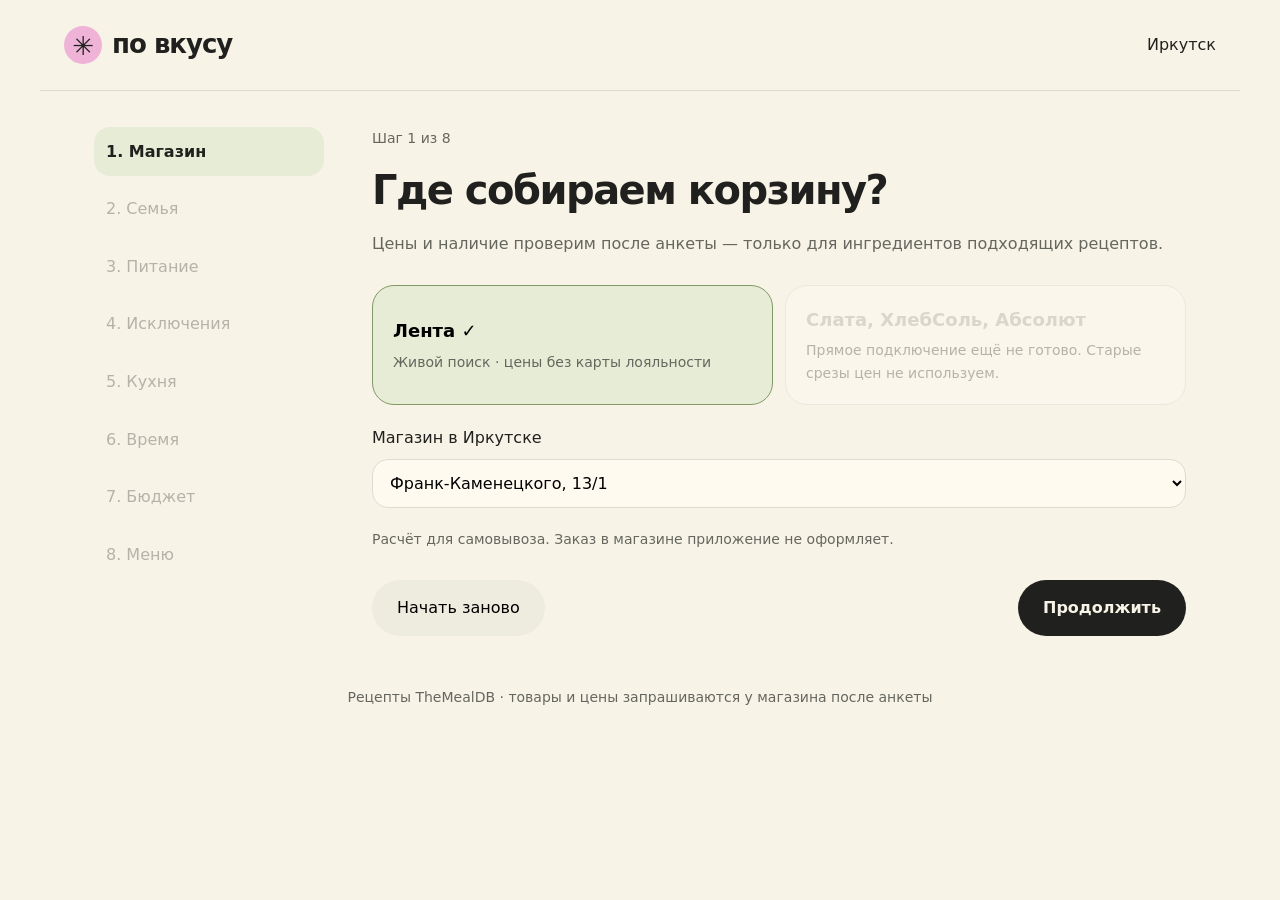
==== commit e8b59557: "Replace snapshot planner and match step with demand-driven live Lenta search and full recipe filteri" ====
--- a/index.html
+++ b/index.html
@@ -1,240 +1 @@
-<!doctype html>
-<html lang="ru"><head><meta charset="utf-8"><meta name="viewport" content="width=device-width,initial-scale=1,viewport-fit=cover"><meta name="theme-color" content="#f8f3e7"><title>По вкусу — неделя без лишних забот</title>
-<style>
-@import url('https://fonts.googleapis.com/css2?family=Manrope:wght@400;500;600;700;800&display=swap');
-:root{--cream:#f8f3e7;--ink:#20211e;--pink:#efb3d8;--yellow:#f5d96b;--blue:#b6cbea;--green:#a6b97c;--muted:#74756b;--line:#e3dfd2}*{box-sizing:border-box}body{margin:0;background:var(--cream);color:var(--ink);font:16px Manrope,Arial,sans-serif}button,input,select{font:inherit}button{cursor:pointer;color:inherit}button:focus-visible,input:focus-visible,select:focus-visible{outline:3px solid #627d53;outline-offset:4px}button{border:0}button:disabled{opacity:.4;cursor:not-allowed}header{max-width:1400px;margin:auto;padding:28px 48px;display:flex;align-items:center;justify-content:space-between;border-bottom:1px solid var(--line)}.brand{font-size:25px;font-weight:800;letter-spacing:-1px;display:flex;align-items:center;gap:10px}.brand i{background:var(--pink);font-style:normal;width:35px;height:35px;border-radius:50%;display:grid;place-items:center}.location{font-size:14px;display:flex;gap:24px;align-items:center}.pill{padding:9px 15px;border:1px solid var(--line);border-radius:30px;font-size:13px}.shell{max-width:1304px;margin:0 auto;padding:44px 48px 110px;display:grid;grid-template-columns:260px minmax(0,1fr);gap:64px}.eyebrow{font-size:12px;letter-spacing:2px;text-transform:uppercase;font-weight:800;color:var(--muted)}.side-title{font-size:34px;line-height:1.2;letter-spacing:-1.5px;margin:16px 0 28px}.steps{display:grid;gap:7px}.step{background:none;display:flex;align-items:center;text-align:left;gap:13px;padding:10px 0;color:var(--muted);font-size:14px}.step span{width:28px;height:28px;border:1px solid #d5d2c7;border-radius:50%;display:grid;place-items:center;font-size:12px}.step.active{font-weight:800;color:var(--ink)}.step.active span{background:var(--ink);color:var(--cream);border-color:var(--ink)}.step.done span{background:var(--green);border-color:var(--green)}.side-note{margin-top:32px;padding:18px;background:#eeeadd;border-radius:20px;font-size:13px;line-height:1.6;color:#606255}.side-note strong{display:block;color:var(--ink);margin-bottom:4px}.stage{min-width:0}.stage-top{display:flex;align-items:center;justify-content:space-between;margin-bottom:24px}.back{background:none;border:1px dashed #aaa99e;border-radius:50%;width:40px;height:40px;font-size:21px}.count{color:var(--muted);font-size:13px}.progress{height:5px;background:#e8e4d8;border-radius:10px;margin-bottom:32px;overflow:hidden}.progress div{height:100%;background:var(--green);transition:width .4s}h1{font-size:clamp(30px,3vw,44px);line-height:1.15;letter-spacing:-1.8px;margin:0 0 14px;font-weight:800}.sub{color:var(--muted);line-height:1.7;margin:0 0 30px;max-width:610px}.grid{display:grid;grid-template-columns:1fr 1fr;gap:12px}.option{background:#fdfaf2;border:1px solid var(--line);border-radius:22px;padding:22px;display:flex;align-items:center;text-align:left;gap:15px;min-height:92px;transition:.18s}.option:hover{transform:translateY(-2px);border-color:#aaa99e}.option.selected{background:#e9edda;border:1.5px solid #819963}.opt-icon{width:43px;height:43px;background:#eeebdf;border-radius:14px;display:grid;place-items:center;font-size:22px;flex-shrink:0}.option.selected .opt-icon{background:#d2dfb7}.option strong{font-size:16px;display:block}.option small{font-size:12px;color:var(--muted);display:block;margin-top:5px}.check{margin-left:auto;width:21px;height:21px;border:1px solid #d3d2c5;border-radius:50%;display:grid;place-items:center;flex-shrink:0;font-size:12px}.selected .check{background:var(--ink);color:white;border-color:var(--ink)}.actions{display:flex;align-items:center;justify-content:space-between;gap:20px;margin-top:30px}.primary{background:var(--ink);color:var(--cream);padding:17px 29px;border-radius:35px;font-weight:700}.secondary{background:transparent;border:1px solid #b8b6a8;border-radius:30px;padding:13px 22px}.hint{font-size:12px;color:var(--muted);max-width:270px;line-height:1.6}.banner{background:var(--pink);border-radius:22px;padding:20px 24px;line-height:1.6;margin-top:24px;font-size:14px}.banner strong{display:block}.person{background:#fffaf0;border:1px solid var(--line);border-radius:22px;padding:21px;margin-bottom:12px;display:flex;align-items:center;justify-content:space-between;gap:12px}.counter{display:flex;align-items:center;gap:20px;font-size:23px}.counter button{width:36px;height:36px;border-radius:50%;background:#eeebdf;font-size:22px}.field{background:#fffaf0;border:1px solid var(--line);border-radius:14px;padding:12px;max-width:130px}.remove{background:none;font-size:22px;color:var(--muted)}.age{display:flex;gap:8px;align-items:center}.age input{width:65px}.label{display:block;font-size:14px;margin:25px 0 12px;font-weight:700}.chips{display:flex;gap:10px;flex-wrap:wrap}.chip{border:1px solid var(--line);border-radius:40px;background:#fffaf0;padding:13px 20px}.chip.selected{background:var(--yellow);border-color:var(--yellow)}.budget-card{background:#ecefdc;border-radius:30px;padding:34px;text-align:center}.budget-number{font-size:64px;font-weight:700;letter-spacing:-3px;display:flex;justify-content:center;align-items:center;gap:10px}.budget-number input{width:240px;font-size:inherit;letter-spacing:inherit;border:0;background:none;text-align:center;color:inherit;font-weight:inherit;max-width:80%}input[type=range]{width:100%;accent-color:#20211e;margin:26px 0 15px}.range-labels{display:flex;justify-content:space-between;color:var(--muted);font-size:12px}.split{display:grid;grid-template-columns:1fr 1fr;gap:12px;margin-top:14px}.mini{background:#eeebdf;padding:20px;border-radius:20px}.mini strong{font-size:24px;display:block;margin-bottom:4px}.mini small{color:var(--muted)}.food-card{max-width:480px;margin:auto;border:1px solid var(--line);border-radius:30px;overflow:hidden;background:#fffaf0}.food-art{height:205px;display:grid;place-items:center;background:#dce5cb;position:relative;overflow:hidden}.food-art:before,.food-art:after{content:'';position:absolute;width:170px;height:170px;background:#f4d96c;border-radius:50%;left:-60px;top:-50px}.food-art:after{background:var(--pink);left:auto;top:auto;right:-60px;bottom:-65px}.plate{width:164px;height:164px;background:#fffdf6;border-radius:50%;box-shadow:0 12px 20px #24331b18,inset 0 0 0 12px #eeecdf;display:grid;place-items:center;font-size:88px;z-index:1;transform:rotate(-8deg)}.food-info{padding:24px}.food-info h2{font-size:25px;margin:0 0 10px;letter-spacing:-.8px}.tags{display:flex;flex-wrap:wrap;gap:7px}.tag{font-size:11px;background:#eeebdf;border-radius:20px;padding:6px 10px}.swipe-actions{display:flex;align-items:center;justify-content:center;gap:22px;margin-top:22px}.swipe-actions button{width:58px;height:58px;border-radius:50%;background:#eeebdf;font-size:25px}.swipe-actions .love{background:var(--pink);width:72px;height:72px;font-size:32px}.swipe-caption{text-align:center;color:var(--muted);font-size:12px;margin-top:12px}.tabs{display:flex;gap:7px;background:#eae6d9;padding:5px;border-radius:30px;width:fit-content;margin:24px 0}.tabs button{padding:11px 22px;border-radius:30px;background:none;font-size:14px}.tabs .active{background:var(--ink);color:white}.summary{display:grid;grid-template-columns:1fr 1fr;gap:12px}.total{background:var(--yellow);border-radius:25px;padding:25px}.total strong{display:block;font-size:36px;letter-spacing:-1.5px}.total small{font-size:12px}.total.pink{background:var(--pink)}.day{margin:20px 0;background:#fffaf0;border:1px solid var(--line);border-radius:22px;padding:20px}.day h3{margin:0 0 14px;font-size:17px}.meal-row{display:flex;align-items:center;gap:12px;padding:12px 0;border-top:1px solid var(--line)}.meal-row .emoji{font-size:27px}.meal-row strong{font-size:14px;display:block}.meal-row small{font-size:12px;color:var(--muted)}.meal-row button{margin-left:auto;background:#eeebdf;border-radius:30px;padding:8px 12px;font-size:12px}.shopping{display:flex;gap:13px;padding:17px 0;border-bottom:1px solid var(--line);align-items:center}.shopping input{width:20px;height:20px;accent-color:#839c63}.shopping strong{font-size:14px;display:block}.shopping small{font-size:12px;color:var(--muted)}.shopping b{margin-left:auto;white-space:nowrap;font-size:14px}.shopping:has(input:checked){opacity:.45;text-decoration:line-through}.empty{padding:25px;background:#eeebdf;border-radius:22px;line-height:1.7}.mobile-logo{display:none}.bottom-mark{position:fixed;bottom:22px;left:50%;transform:translateX(-50%);background:var(--ink);color:var(--cream);padding:11px 20px;border-radius:30px;font-size:12px;z-index:5;box-shadow:0 4px 20px #0002}.toast{position:fixed;top:20px;left:50%;transform:translateX(-50%);background:var(--ink);color:#fff;padding:15px 25px;border-radius:20px;z-index:10;font-size:14px}.fade{animation:fade .3s ease}@keyframes fade{from{opacity:0;transform:translateY(7px)}to{opacity:1;transform:translateY(0)}}@media(min-width:1200px){.stage{max-width:720px}}@media(max-width:850px){header{padding:20px 24px}.shell{grid-template-columns:1fr;padding:25px 24px 100px;gap:0;max-width:650px}aside{display:none}.location .pill{display:none}.stage-top{margin-bottom:16px}.progress{margin-bottom:26px}.food-art{height:200px}h1{font-size:34px}.option{padding:17px;min-height:85px}.grid{gap:10px}.option small{font-size:11px}.opt-icon{width:36px;height:36px;font-size:19px}.check{width:18px;height:18px}.actions{align-items:flex-start}.hint{max-width:170px}.person{padding:17px}.age{gap:5px;font-size:12px}.budget-card{padding:24px}.budget-number{font-size:50px}.budget-number input{width:200px}.bottom-mark{font-size:10px;white-space:nowrap;bottom:12px}.total{padding:20px}.total strong{font-size:30px}}@media(max-width:390px){.shell{padding-left:18px;padding-right:18px}.grid{grid-template-columns:1fr}.age input{width:50px}.location{font-size:12px}.brand{font-size:22px}}
-
-.custom-section{margin-top:30px;padding-top:24px;border-top:1px solid var(--line)}.custom-section h2{font-size:21px;letter-spacing:-.5px;margin:0 0 8px}.custom-section p{color:var(--muted);font-size:14px;line-height:1.6}.custom-form{display:flex;gap:8px;margin:15px 0}.custom-form input{width:100%;min-width:0;border:1px solid var(--line);background:#fffaf0;border-radius:18px;padding:15px}.custom-form button{background:var(--ink);color:var(--cream);border-radius:18px;padding:12px 18px}.custom-tags{display:flex;flex-wrap:wrap;gap:8px}.custom-tag{border:0;background:#e4eacb;padding:10px 14px;border-radius:25px;font-size:13px;max-width:100%;overflow-wrap:anywhere}.custom-tag.dislike{background:#efd4e3}.custom-tag.unmatched{background:#eeebdf}.custom-tag span{margin-left:10px}.match-note{display:block;font-size:11px;opacity:.7;margin-top:3px}.food-card{position:relative;touch-action:pan-y;user-select:none;cursor:grab;will-change:transform;transition:transform .25s ease,opacity .25s ease;box-shadow:0 10px 25px #27291c0a}.food-card.dragging{transition:none;cursor:grabbing}.swipe-stamp{position:absolute;z-index:3;top:25px;padding:8px 15px;border:3px solid currentColor;border-radius:12px;font-size:22px;font-weight:800;opacity:0;pointer-events:none;letter-spacing:1px}.swipe-stamp.yes{left:20px;color:#466a38;transform:rotate(-12deg)}.swipe-stamp.no{right:20px;color:#a1466b;transform:rotate(12deg)}.swipe-caption{line-height:1.8}.swipe-actions button{transition:transform .2s}.swipe-actions button:hover{transform:scale(1.1)}@media(prefers-reduced-motion:reduce){.food-card{transition:none!important}.fade{animation:none}}
-/* Keep intrinsic text widths from expanding grid/flex tracks. */
-html{-webkit-text-size-adjust:100%;text-size-adjust:100%}
-.grid,.split,.summary{grid-template-columns:repeat(2,minmax(0,1fr))}
-.option,.option>span:nth-child(2),.person>div,.mini,.total,.meal-row>div,.shopping>span{min-width:0}
-.option strong,.option small,.shopping a,.shopping strong{overflow-wrap:anywhere}
-.back,.meal-row .emoji,.shopping input{flex-shrink:0}
-.food-card{width:100%}
-@media(max-width:850px){
- header{padding-top:calc(20px + env(safe-area-inset-top,0px));padding-left:calc(20px + env(safe-area-inset-left,0px));padding-right:calc(20px + env(safe-area-inset-right,0px))}
- .shell{grid-template-columns:minmax(0,1fr);padding:24px calc(20px + env(safe-area-inset-right,0px)) 28px calc(20px + env(safe-area-inset-left,0px))}
- /* Normal document flow avoids overlap at every Safari toolbar height. */
- .bottom-mark{position:static;transform:none;width:fit-content;max-width:calc(100% - 40px);margin:0 auto calc(20px + env(safe-area-inset-bottom,0px));padding:12px 16px;font-size:12px;line-height:1.5;white-space:normal;text-align:center;overflow-wrap:anywhere}
- .stage-top{gap:16px}.count{min-width:0;text-align:right;line-height:1.5}
- .toast{top:calc(16px + env(safe-area-inset-top,0px));width:max-content;max-width:calc(100% - 32px);text-align:center}
- input,select,textarea{font-size:16px}
- .budget-number input{font-size:inherit}
- .option small{font-size:14px;line-height:1.5}
- .hint{font-size:14px}
-}
-@media(max-width:600px){
- .grid{grid-template-columns:minmax(0,1fr)}
- .option{width:100%;padding:18px;gap:14px}.option>span:nth-child(2){flex:1}
- .opt-icon{width:40px;height:40px}.check{width:22px;height:22px}
- .actions{flex-direction:column;align-items:stretch;gap:16px}
- .actions .primary{order:-1}.actions button{width:100%;min-height:52px;white-space:normal}
- .actions .hint{max-width:none}
- .person{flex-wrap:wrap;gap:16px}.counter{gap:16px}.counter button{min-width:44px;min-height:44px}
- .age{flex-wrap:wrap;font-size:14px}.age input{width:72px}
- .custom-form{flex-direction:column}.custom-form input,.custom-form button{min-height:48px}
- .meal-row{flex-wrap:wrap;gap:10px}.meal-row>div{flex:1 1 150px}.meal-row button{min-height:44px}
- .shopping{gap:10px;flex-wrap:wrap}.shopping>span{flex:1 1 150px}.shopping input{flex:0 0 20px}.shopping b{margin-left:auto}
- .tabs{max-width:100%;width:100%}.tabs button{flex:1;min-width:0;padding:12px 10px;min-height:44px}
- .food-info{padding:20px}.food-info h2{overflow-wrap:anywhere}
- .chip{min-height:44px}.primary,.secondary{overflow-wrap:anywhere}
-}
-@media(max-width:360px){
- h1{font-size:30px;letter-spacing:-1px}.split,.summary{grid-template-columns:minmax(0,1fr)}
- .brand{font-size:21px;gap:7px}.location{font-size:12px}
- .budget-card{padding:20px}.budget-number{font-size:44px}
-}
-
-.recipe-details{margin-top:14px;font-size:14px;line-height:1.65;overflow-wrap:anywhere}.recipe-details summary{cursor:pointer;text-decoration:underline;text-underline-offset:3px}.recipe-details p{margin:10px 0}.recipe-details ol{padding-left:22px}.recipe-details li{margin-bottom:8px}.recipe-details a{color:inherit}
-@media(max-width:600px){.meal-row:has(details[open]){display:grid;grid-template-columns:28px minmax(0,1fr);align-items:start}.meal-row:has(details[open])>div,.meal-row:has(details[open])>button{grid-column:2}.meal-row:has(details[open])>button{justify-self:start;margin-left:0}}
-</style></head><body><header><div class="brand"><i>✳</i> по вкусу</div><div class="location">◎ Иркутск <span class="pill">Неделя без лишних забот</span></div></header><div class="shell"><aside><div class="eyebrow">Ваш план питания</div><h2 class="side-title">Вкусная неделя.<br>В вашем<br>бюджете.</h2><nav class="steps" id="steps"></nav><div class="side-note"><strong>Меньше решений каждый день</strong>Один раз расскажите о себе — соберём меню и покупки на всю неделю.</div></aside><main class="stage"><div class="stage-top"><button class="back" id="back" aria-label="Предыдущий шаг">‹</button><span class="count" id="count"></span></div><div class="progress"><div id="progress"></div></div><div id="screen"></div></main></div><div class="bottom-mark">✳ Прототип · тестовые цены, без карт лояльности</div>
-<script>
-const labels=['Магазин','Ваша семья','Режим питания','Ограничения','Ваша кухня','Время на готовку','Запасы и бюджет','Выбор блюд','Меню и покупки'];
-const S={step:0,store:'Слата',adults:2,kids:[],meals:3,diet:'Обычное',allergens:[],equipment:['Плита'],noCook:true,readyFood:false,time:45,pantry:[],budget:5000,likes:[],dislikes:[],card:0,tab:'menu',plan:[],checked:[]};
-const products={oats:['Овсяные хлопья',500,90,'г'],milk:['Молоко',1000,110,'мл','Молоко'],apple:['Яблоки',1000,170,'г'],rice:['Рис',900,130,'г'],chicken:['Куриное филе',800,370,'г'],carrot:['Морковь',1000,65,'г'],potato:['Картофель',1000,70,'г'],onion:['Лук',1000,60,'г'],lentil:['Чечевица',450,150,'г'],pasta:['Макароны',450,85,'г','Глютен'],tomato:['Томаты',500,180,'г'],egg:['Яйца',10,120,'шт','Яйца'],buckwheat:['Гречка',800,110,'г'],cabbage:['Капуста',1000,65,'г'],fish:['Филе минтая',600,290,'г','Рыба'],beans:['Фасоль консервированная',400,100,'г'],banana:['Бананы',1000,150,'г'],yogurt:['Йогурт натуральный',500,150,'г','Молоко'],cucumber:['Огурцы',500,150,'г'],nuts:['Орехи',150,160,'г','Орехи']};
-const dishes=[
-{id:0,n:'Овсянка с яблоком',e:'🥣',kind:'breakfast',min:15,eq:'Плита',a:['Глютен'],vegan:true,i:{oats:60,apple:100}},
-{id:1,n:'Омлет с томатами',e:'🍳',kind:'breakfast',min:15,eq:'Плита',a:['Яйца','Молоко'],i:{egg:2,milk:50,tomato:80}},
-{id:2,n:'Йогурт с бананом',e:'🍌',kind:'breakfast',min:5,eq:null,a:['Молоко'],i:{yogurt:150,banana:100}},
-{id:3,n:'Рис с яблоком',e:'🍚',kind:'breakfast',min:25,eq:'Плита',a:[],vegan:true,i:{rice:60,apple:100}},
-{id:4,n:'Курица с гречкой',e:'🍗',kind:'main',min:30,eq:'Плита',a:[],meat:true,i:{chicken:150,buckwheat:70,carrot:50,onion:30}},
-{id:5,n:'Чечевичный суп',e:'🍲',kind:'main',min:35,eq:'Плита',a:[],vegan:true,i:{lentil:80,potato:100,carrot:50,onion:30}},
-{id:6,n:'Паста с томатами',e:'🍝',kind:'main',min:20,eq:'Плита',a:['Глютен'],vegan:true,i:{pasta:90,tomato:150,onion:30}},
-{id:7,n:'Рыба с картофелем',e:'🐟',kind:'main',min:40,eq:'Духовка',a:['Рыба'],meat:true,i:{fish:150,potato:200,carrot:60}},
-{id:8,n:'Тушёная капуста с фасолью',e:'🥬',kind:'main',min:30,eq:'Плита',a:[],vegan:true,i:{cabbage:180,beans:120,carrot:50,onion:30}},
-{id:9,n:'Рис с курицей в мультиварке',e:'🍛',kind:'main',min:40,eq:'Мультиварка',a:[],meat:true,i:{rice:70,chicken:130,carrot:70,onion:30}},
-{id:10,n:'Салат с фасолью',e:'🥗',kind:'main',min:10,eq:null,a:[],vegan:true,i:{beans:180,cucumber:100,tomato:100}},
-{id:11,n:'Яблоко и йогурт',e:'🍎',kind:'snack',min:5,eq:null,a:['Молоко'],i:{apple:150,yogurt:100}},
-{id:12,n:'Фруктовая тарелка',e:'🍏',kind:'snack',min:5,eq:null,a:[],vegan:true,i:{apple:100,banana:100}},
-{id:13,n:'Гречка с овощами',e:'🥕',kind:'main',min:25,eq:'Плита',a:[],vegan:true,i:{buckwheat:80,carrot:80,onion:40,tomato:70}},
-{id:14,n:'Тёплый картофельный салат',e:'🥔',kind:'main',min:25,eq:'Плита',a:[],vegan:true,i:{potato:250,cucumber:80,onion:20}},
-{id:15,n:'Банан',e:'🍌',kind:'snack',min:5,eq:null,a:[],vegan:true,i:{banana:200}}];
-dishes.push(...[{"n":"Курица с рисом","e":"🍚","kind":"main","min":30,"eq":"Плита","a":[],"meat":true,"i":{"chicken":150,"rice":70,"carrot":60}},{"n":"Курица с картофелем на сковороде","e":"🍗","kind":"main","min":35,"eq":"Плита","a":[],"meat":true,"i":{"chicken":150,"potato":200,"onion":30}},{"n":"Рыба с рисом на сковороде","e":"🐟","kind":"main","min":30,"eq":"Плита","a":["Рыба"],"meat":true,"i":{"fish":150,"rice":70,"carrot":50}},{"n":"Паста с курицей","e":"🍝","kind":"main","min":25,"eq":"Плита","a":["Глютен"],"meat":true,"i":{"pasta":90,"chicken":130,"tomato":80}},{"n":"Чечевица с рисом и овощами","e":"🍛","kind":"main","min":30,"eq":"Плита","a":[],"vegan":true,"i":{"lentil":60,"rice":50,"carrot":60,"onion":30}},{"n":"Картофельный суп с фасолью","e":"🍲","kind":"main","min":30,"eq":"Плита","a":[],"vegan":true,"i":{"potato":180,"beans":120,"carrot":50,"onion":30}},{"n":"Гречка с яйцом","e":"🍳","kind":"main","min":25,"eq":"Плита","a":["Яйца"],"i":{"buckwheat":80,"egg":2,"onion":30}},{"n":"Капуста с курицей","e":"🥬","kind":"main","min":35,"eq":"Плита","a":[],"meat":true,"i":{"cabbage":200,"chicken":130,"carrot":60,"onion":30}},{"n":"Овсяная каша с бананом","e":"🥣","kind":"breakfast","min":15,"eq":"Плита","a":["Глютен"],"vegan":true,"i":{"oats":60,"banana":100}},{"n":"Яйца с огурцом и томатами","e":"🥚","kind":"breakfast","min":12,"eq":"Плита","a":["Яйца"],"i":{"egg":2,"cucumber":80,"tomato":80}},{"n":"Гречневая каша с молоком","e":"🥣","kind":"breakfast","min":25,"eq":"Плита","a":["Молоко"],"i":{"buckwheat":60,"milk":150}},{"n":"Йогурт с яблоком и орехами","e":"🍎","kind":"breakfast","min":5,"eq":null,"a":["Молоко","Орехи"],"i":{"yogurt":150,"apple":100,"nuts":20}},{"n":"Яблоко с грецкими орехами","e":"🍎","kind":"snack","min":5,"eq":null,"a":["Орехи"],"vegan":true,"i":{"apple":150,"nuts":20}},{"n":"Огурцы и томаты","e":"🥒","kind":"snack","min":5,"eq":null,"a":[],"vegan":true,"i":{"cucumber":100,"tomato":100}}].map((d,i)=>({...d,id:16+i})));
-dishes.push(...[{"n":"Картофельная тортилья","e":"🥘","family":"eggs","min":35,"a":["Яйца"],"i":{"potato":200,"egg":2,"onion":40},"source":{"provider":"TheMealDB","id":"52872","originalTitle":"Spanish Tortilla","url":"https://www.themealdb.com/meal/52872","originalUrl":"https://www.bbcgoodfood.com/recipes/spanish-tortilla","adaptation":"Упрощённая версия: без сливочного масла, чеснока и петрушки; багет и томаты для подачи не включены. Порции пересчитаны для прототипа.","capturedAt":"2026-11-25T02:40:46.570Z"},"steps":["Нарежьте картофель тонкими ломтиками, лук — полукольцами.","Готовьте картофель и лук на небольшом количестве масла под крышкой до мягкости.","Залейте взбитыми яйцами и готовьте на слабом огне под крышкой до полного схватывания яиц."],"id":30,"kind":"main","eq":"Плита"},{"n":"Шакшука без сыра","e":"🍳","family":"eggs","min":25,"a":["Яйца"],"i":{"tomato":250,"egg":2,"onion":60},"source":{"provider":"TheMealDB","id":"52963","originalTitle":"Shakshuka","url":"https://www.themealdb.com/meal/52963","originalUrl":"https://www.bbcgoodfood.com/recipes/7573/spicy-tomato-baked-eggs","adaptation":"Без феты, сахара, чеснока, свежей зелени и острого перца. Основа — свежие томаты, лук и яйца; время и порции заданы для адаптации.","capturedAt":"2026-11-25T02:40:46.580Z"},"steps":["Потушите нарезанный лук на масле до мягкости.","Добавьте нарезанные томаты и тушите, пока они не образуют густой соус.","Сделайте углубления, вбейте яйца и доведите под крышкой до полного схватывания."],"id":31,"kind":"main","eq":"Плита"},{"n":"Щи из свежей капусты","e":"🍲","family":"soup","min":40,"a":[],"vegan":true,"i":{"cabbage":150,"potato":120,"carrot":50,"onion":30,"tomato":80},"source":{"provider":"TheMealDB","id":"53077","originalTitle":"Cabbage Soup (Shchi)","url":"https://www.themealdb.com/meal/53077","originalUrl":"https://www.thespruceeats.com/traditional-russian-cabbage-soup-shchi-recipe-1135534","adaptation":"Вода вместо бульона, растительное масло вместо сливочного; без сельдерея, сметаны и свежей зелени. Порции пересчитаны.","capturedAt":"2026-11-25T02:40:46.580Z"},"steps":["Нарежьте картофель, капусту, морковь и лук.","Опустите картофель в кипящую воду, затем добавьте капусту.","Потушите морковь с луком и томатами на масле, добавьте в суп. Варите до мягкости овощей."],"id":32,"kind":"main","eq":"Плита"},{"n":"Куриный суп с овощами","e":"🍲","family":"soup","min":45,"a":[],"meat":true,"i":{"chicken":150,"carrot":80,"onion":40,"cabbage":80},"source":{"provider":"TheMealDB","id":"53020","originalTitle":"Rosol (Polish Chicken Soup)","url":"https://www.themealdb.com/meal/53020","originalUrl":"https://polishhousewife.com/rosol-polish-chicken-soup/","adaptation":"По мотивам Rosol: куриное филе вместо ножек; без порея, сельдерея и свежей зелени. Это быстрая адаптация, не традиционный многочасовой бульон.","capturedAt":"2026-11-25T02:40:46.580Z"},"steps":["Залейте филе водой, доведите до кипения и снимите пену.","Добавьте крупно нарезанные морковь, лук и капусту.","Варите до готовности курицы и овощей. Разделите филе на кусочки и верните в суп."],"id":33,"kind":"main","eq":"Плита"},{"n":"Чечевица с морковью и луком","e":"🥘","family":"lentil","min":30,"a":[],"vegan":true,"i":{"lentil":90,"carrot":100,"onion":50},"source":{"provider":"TheMealDB","id":"52815","originalTitle":"French Lentils With Garlic and Thyme","url":"https://www.themealdb.com/meal/52815","originalUrl":null,"adaptation":"Упрощённая адаптация: без чеснока и сельдерея; используется чечевица из выбранного магазина. Время зависит от сорта.","capturedAt":"2026-11-25T02:40:46.580Z"},"steps":["Промойте чечевицу. Мелко нарежьте лук и морковь.","Слегка обжарьте овощи на масле, добавьте чечевицу и воду.","Тушите до мягкости чечевицы, при необходимости подливайте воду. Красная чечевица может развариться в пюре."],"id":34,"kind":"main","eq":"Плита"},{"n":"Картофель с капустой на сковороде","e":"🥔","family":"potato","min":35,"a":[],"vegan":true,"i":{"potato":220,"cabbage":150},"source":{"provider":"TheMealDB","id":"53416","originalTitle":"Trinxat (Potato, Cabbage and Bacon Hash)","url":"https://www.themealdb.com/meal/53416","originalUrl":"https://www.internationalcuisine.com/trinxat/#wprm-recipe-container-12938","adaptation":"Вегетарианская адаптация Trinxat без бекона, чеснока и петрушки. Для обжаривания используется домашнее растительное масло.","capturedAt":"2026-11-25T02:40:46.580Z"},"steps":["Отварите нарезанный картофель и капусту до мягкости, слейте воду.","Разомните овощи вилкой и посолите.","Выложите на смазанную маслом сковороду, прижмите и подрумяньте с двух сторон."],"id":35,"kind":"main","eq":"Плита"},{"n":"Рыбные котлеты с овсяными хлопьями","e":"🐟","family":"patties","min":35,"a":["Рыба","Яйца","Глютен"],"meat":true,"i":{"fish":180,"oats":25,"egg":0.5,"onion":30},"steps":["Измельчите филе и лук. Овсяные хлопья залейте небольшим количеством воды и дайте размокнуть.","Смешайте рыбу, лук, хлопья и яйцо. Сформируйте небольшие котлеты.","Обжарьте на масле и доведите под крышкой до полной готовности; середина не должна оставаться сырой."],"id":36,"kind":"main","eq":"Плита","source":{"provider":"По вкусу","adaptation":"Авторский вариант для продуктов и ограничений прототипа."}},{"n":"Куриные рубленые котлеты","e":"🍗","family":"patties","min":30,"a":["Яйца","Глютен"],"meat":true,"i":{"chicken":180,"egg":0.5,"oats":20,"onion":30},"steps":["Мелко нарежьте куриное филе и лук, размочите хлопья водой.","Смешайте с яйцом, сформируйте плоские котлеты.","Обжарьте на масле, затем готовьте под крышкой до полной готовности курицы."],"id":37,"kind":"main","eq":"Плита","source":{"provider":"По вкусу","adaptation":"Авторский вариант для продуктов и ограничений прототипа."}},{"n":"Фасоль с томатами и яйцом","e":"🍳","family":"beans","min":20,"a":["Яйца"],"i":{"beans":200,"tomato":150,"egg":1,"onion":30},"steps":["Слейте жидкость с фасоли. Потушите лук и нарезанные томаты на масле.","Добавьте фасоль, прогрейте.","Вбейте яйцо и доведите под крышкой до полного схватывания."],"id":38,"kind":"main","eq":"Плита","source":{"provider":"По вкусу","adaptation":"Авторский вариант для продуктов и ограничений прототипа."}},{"n":"Рыбный суп с рисом","e":"🍲","family":"soup","min":30,"a":["Рыба"],"meat":true,"i":{"fish":150,"rice":30,"carrot":60,"onion":30},"steps":["Промойте рис и варите в воде почти до мягкости.","Добавьте нарезанные морковь и лук.","Положите кусочки рыбного филе и доведите суп до полной готовности рыбы и овощей."],"id":39,"kind":"main","eq":"Плита","source":{"provider":"По вкусу","adaptation":"Авторский вариант для продуктов и ограничений прототипа."}},{"n":"Чечевичные котлеты с морковью","e":"🥕","family":"patties","min":40,"a":["Глютен"],"vegan":true,"i":{"lentil":90,"carrot":80,"oats":25,"onion":30},"steps":["Отварите чечевицу до мягкости и тщательно слейте воду.","Натрите морковь, мелко нарежьте лук. Смешайте с чечевицей и измельчёнными хлопьями, разомните.","Дайте массе загустеть, сформируйте небольшие плоские котлеты. Обжарьте с двух сторон и доведите под крышкой."],"id":40,"kind":"main","eq":"Плита","source":{"provider":"По вкусу","adaptation":"Авторский вариант для продуктов и ограничений прототипа."}},{"n":"Рисовый суп с фасолью","e":"🍲","family":"soup","min":25,"a":[],"vegan":true,"i":{"rice":40,"beans":150,"carrot":60,"tomato":100,"onion":30},"steps":["Промойте рис, залейте водой и начните варить.","Потушите морковь, лук и томаты на масле, переложите в суп.","Добавьте фасоль без жидкости и варите до мягкости риса."],"id":41,"kind":"main","eq":"Плита","source":{"provider":"По вкусу","adaptation":"Авторский вариант для продуктов и ограничений прототипа."}}]);
-const preparedFood={"capturedAt":"2026-11-25T02:50:56.950Z","mode":"snapshot","note":"Цены проверены в каталогах магазинов Иркутска. Состав только из карточек товара. При неполном составе и любых исключениях блюдо не предлагается.","entries":[{"id":"184508","name":"Оладьи куриные с картофельным пюре","store":"Слата","size":250,"price":174.99,"family":"patties","a":["Яйца","Глютен","Молоко"],"meat":true,"composition":"Оладьи куриные, яйцо куриное, вода питьевая, мука высшего сорта, укроп свежий, соль, перец черный; картофельное пюре, соль.","completeComposition":false,"ingredient":"ready0","url":"https://shop.slata.com/product/184508"},{"id":"10036592","name":"Гуляш из свинины с гречкой","store":"Слата","size":250,"price":169.99,"family":"buckwheat","a":["Глютен","Молоко","Яйца","Рыба","Горчица","Сельдерей"],"meat":true,"composition":"Гречка, лук, подсолнечное масло, соль; свинина, смесь грибов, морковь, лук, пшеничная мука, грибной бульон КНОРР (соль, мальтодекстрин, усилители вкуса, сахар, растительный жир, ароматизаторы, кукурузный крахмал, грибы, лимонная кислота, лук, сахарный колер III, экстракт дрожжей). Возможны следы глютена, горчицы, сельдерея, молочных, яичных и рыбных продуктов.","completeComposition":true,"ingredient":"ready1","url":"https://shop.slata.com/product/10036592"},{"id":"10029467","name":"Жаркое Холодушка по-купечески","store":"Слата","size":250,"price":199.99,"family":"potato","a":[],"meat":true,"composition":"Картофель, мясо курицы, морковь, лук репчатый, грибы свежие, соль поваренная пищевая, масло растительное.","completeComposition":true,"ingredient":"ready2","url":"https://shop.slata.com/product/10029467"},{"id":"10009246","name":"Драники","store":"Слата","size":200,"price":139.99,"family":"potato","a":["Глютен","Яйца","Молоко"],"composition":"Картофель свежий, мука высшего сорта, масло подсолнечное рафинированное дезодорированное, майонез, меланж, молоко, лук репчатый, соль.","completeComposition":true,"ingredient":"ready3","url":"https://shop.slata.com/product/10009246"},{"id":"plov-s-kuricey-ves-sobstvennoe-pro-vo","name":"Плов с курицей · собственное производство","store":"Абсолют","size":1000,"price":729.9,"family":"rice","a":[],"meat":true,"weighted":true,"portion":300,"composition":null,"completeComposition":false,"ingredient":"ready4","url":"https://tgabsolut.shop/catalog?product=plov-s-kuricey-ves-sobstvennoe-pro-vo"}]};
-for(const [index,p] of preparedFood.entries.entries()){products[p.ingredient]=[p.name,p.size,p.price,'г'];dishes.push({id:42+index,n:p.name+' · готовое',e:'🥡',kind:'main',family:p.family,min:0,eq:null,a:p.a,meat:!!p.meat,vegan:!!p.vegan,readyStore:p.store,ready:p,i:{[p.ingredient]:p.portion||p.size}})}
-let deck=[];let touchStart=0;
-const $=id=>document.getElementById(id),rub=n=>Math.round(n).toLocaleString('ru-RU')+' ₽';
-function portions(){return S.adults+S.kids.reduce((a,k)=>a+(k.y<4?.35:k.y<8?.55:k.y<13?.75:1),0)}
-function factor(){return {'Слата':1,'Лента':.97,'Абсолют':.94,'METRO':.96,'Пятёрочка':.98,'ХлебСоль':.92}[S.store]}
-function price(d){return Object.entries(d.i).reduce((a,[k,v])=>a+v/products[k][1]*products[k][2]*factor(),0)}
-function allowed(d){return d.min<=S.time&&cookingAllowed(d)&&!d.a.some(a=>S.allergens.includes(a))&&(S.diet!=='Без мяса'||!d.meat)&&(S.diet!=='Растительное'||d.vegan)}
-function toggleNoCook(){S.noCook=!S.noCook;render()}
-function cookingAllowed(d){if(d.readyStore)return S.readyFood&&d.readyStore===S.store&&readyRestrictionsAllow(d);return d.eq?S.equipment.includes(d.eq):S.noCook;}
-function readyRestrictionsAllow(d){const filters=[...S.allergens,...(S.customAllergens||[]),...(S.unliked||[])];if(!d.ready.completeComposition&&filters.length)return false;const text=(d.ready.composition||'').toLowerCase().replace(/ё/g,'е');return !(S.customAllergens||[]).concat(S.unliked||[]).some(filter=>filter.toLowerCase().replace(/ё/g,'е').split(/\s+/).some(word=>word.length>2&&text.includes(word.slice(0,Math.max(3,word.length-2)))));}
-function option(value,icon,desc,selected,action){return `<button class="option ${selected?'selected':''}" onclick="${action}"><span class="opt-icon">${icon}</span><span><strong>${value}</strong>${desc?`<small>${desc}</small>`:''}</span><span class="check">${selected?'✓':''}</span></button>`}
-function toggle(arr,v){let i=S[arr].indexOf(v);i<0?S[arr].push(v):S[arr].splice(i,1);render()}
-function set(k,v){S[k]=v;render()}
-function next(){if(S.step===6){const field=$('screen').querySelector('input[type=number]');if(field)S.budget=Math.max(500,Math.min(50000,Number(field.value)||500));if(S.plan.length){buildPlan();S.step=8;render();window.scrollTo(0,0);return}deck=dishes.filter(allowed);S.card=0}if(S.step===7)buildPlan();S.step=Math.min(8,S.step+1);render();window.scrollTo(0,0)}
-function jump(n){if(n<S.step){S.step=n;render()}}
-function shell(title,sub,body,disabled=false){return `<div class="fade"><h1>${title}</h1><p class="sub">${sub}</p>${body}${S.step<8?`<div class="actions"><span class="hint">${S.step===7?'Можно ответить на несколько карточек или пропустить выбор.':'Настройки можно изменить, вернувшись назад.'}</span><button class="primary" onclick="next()" ${disabled?'disabled':''}>${S.step===7?'Собрать неделю':S.step===6&&S.plan.length?'Пересчитать меню':'Продолжить'}</button></div>`:''}</div>`}
-function render(){ $('steps').innerHTML=labels.map((n,i)=>`<button class="step ${i===S.step?'active':i<S.step?'done':''}" onclick="jump(${i})"><span>${i<S.step?'✓':i+1}</span>${n}</button>`).join('');$('count').textContent=`Шаг ${S.step+1} из 9 · ${labels[S.step]}`;$('progress').style.width=((S.step+1)/9*100)+'%';$('back').disabled=S.step===0;
-let b='';
-if(S.step===0){b=shell('Где будем покупать<br>продукты?','Выберите один магазин. Соберём всю корзину в одном месте — так удобнее перед походом за покупками.',`<div class="grid">${[['Слата','С','Рядом с домом'],['Лента','✳','Большая закупка'],['Абсолют','А','На каждый день'],['METRO','М','Для всей семьи'],['Пятёрочка','5','Привычные продукты'],['ХлебСоль','ХС','Бюджетные покупки']].map(([n,i,t])=>option(n,i,t,S.store===n,`set('store','${n}')`)).join('')}</div><div class="banner"><strong>Сначала — удобство, потом — интеграции</strong>Здесь тестовые цены. Реальные каталоги магазинов пока не подключены.</div>`)}
-if(S.step===1){b=shell('Кто за столом?','Учтём всех: от маленьких приверед до взрослых с хорошим аппетитом.',`<div class="person"><div><strong>Взрослые</strong><div class="hint">От 18 лет</div></div><div class="counter"><button aria-label="Убрать взрослого" onclick="set('adults',Math.max(1,S.adults-1))">−</button><b>${S.adults}</b><button aria-label="Добавить взрослого" onclick="set('adults',Math.min(12,S.adults+1))">+</button></div></div>${S.kids.map((k,i)=>`<div class="person"><strong>Ребёнок ${i+1}</strong><div class="age"><input class="field" type="number" min="0" max="17" aria-label="Возраст ребёнка ${i+1} в годах" value="${k.y}" onchange="S.kids[${i}].y=Math.max(0,Math.min(17,Number(this.value)));render()"> лет <input class="field" type="number" min="0" max="11" aria-label="Возраст ребёнка ${i+1} в месяцах" value="${k.m}" onchange="S.kids[${i}].m=Math.max(0,Math.min(11,Number(this.value)));render()"> мес.<button class="remove" aria-label="Удалить ребёнка ${i+1}" onclick="S.kids.splice(${i},1);render()">×</button></div></div>`).join('')}<button class="secondary" onclick="S.kids.push({y:5,m:0});render()">+ Добавить ребёнка</button><div class="banner"><strong>Общий стол, разные порции</strong>Размеры порций — упрощённая модель для теста, без расчёта калорий.${S.kids.some(k=>k.y<3)?'<br>Для детей до 3 лет этот прототип не составляет рацион. Измените состав семьи для продолжения.':''}</div>`,S.kids.some(k=>k.y<3))}
-if(S.step===2){b=shell('Как вы любите есть?','Выберите привычный режим. Мы распределим блюда по дням на всю неделю.',`<span class="label">Приёмов пищи в день</span><div class="chips">${[2,3,4,5].map(n=>`<button class="chip ${S.meals===n?'selected':''}" onclick="set('meals',${n})">${n}</button>`).join('')}</div><span class="label">Тип питания</span><div class="grid">${[['Обычное','🍽','Все группы продуктов'],['Без мяса','🥚','С яйцами и молочными продуктами'],['Растительное','🌱','Без продуктов животного происхождения']].map(([n,i,t])=>option(n,i,t,S.diet===n,`set('diet','${n}')`)).join('')}</div>`)}
-if(S.step===3){b=shell('Что исключаем?','Ограничения действуют для всей семьи. Исключим такие блюда и при подборе, и при замене.',`<div class="grid">${[['Молоко','🥛'],['Яйца','🥚'],['Глютен','🌾'],['Рыба','🐟'],['Орехи','🌰']].map(([n,i])=>option(n,i,'Исключить из меню',S.allergens.includes(n),`toggle('allergens','${n}')`)).join('')}${option('Нет ограничений','✓','Можно всё',!S.allergens.length,"set('allergens',[])")}</div><p class="hint" style="margin-top:20px;max-width:none">Прототип фильтрует рецепты по отмеченным аллергенам. Состав и следы аллергенов на упаковках проверяются отдельно.</p>`)}
-if(S.step===4){b=shell('Что есть на кухне?','Будем предлагать только те блюда, которые получится приготовить вашей техникой.',`<div class="grid">${[['Плита','♨','Кастрюля и сковорода'],['Духовка','▣','Противень или форма'],['Мультиварка','◉','Готовит почти сама']].map(([n,i,t])=>option(n,i,t,S.equipment.includes(n),`toggle('equipment','${n}')`)).join('')}${option('Без готовки','🥗','Салаты, фрукты и йогурты — вместе с готовкой',S.noCook,"toggleNoCook()")}</div><div class="banner"><strong>Никаких лишних приборов</strong>Можно одновременно выбрать технику и блюда без готовки. Готовая еда из магазина включается отдельно ниже.</div>`)}
-if(S.step===5){b=shell('Сколько времени<br>на готовку?','Укажите время на одно блюдо, включая приготовление. Сложные рецепты оставим на другой раз.',`<div class="grid">${[[15,'⚡','Быстро и просто'],[30,'◷','Комфортный темп'],[45,'♨','Есть немного времени'],[60,'♡','Люблю готовить']].map(([n,i,t])=>option('До '+n+' минут',i,t,S.time===n,`set('time',${n})`)).join('')}</div>`)}
-if(S.step===6){b=shell('Неделя по средствам','Чем больше бюджет, тем больше разных блюд можно включить. Тратить всю сумму не обязательно. Домашние запасы не попадут в покупки.',`<div class="budget-card"><div class="eyebrow">Бюджет на неделю</div><div class="budget-number"><input aria-label="Бюджет на неделю в рублях" type="number" min="500" max="50000" step="100" value="${S.budget}" onchange="set('budget',Math.max(500,Math.min(50000,Number(this.value)||500)))"><span>₽</span></div><input aria-label="Изменить бюджет" type="range" min="500" max="20000" step="100" value="${S.budget}" oninput="S.budget=Number(this.value);this.previousElementSibling.querySelector('input').value=S.budget" onchange="render()"><div class="range-labels"><span>500 ₽</span><span>20 000 ₽</span></div></div><div class="split"><div class="mini"><strong>${rub(S.budget/7)}</strong><small>на семью в день</small></div><div class="mini"><strong>${S.meals*7}</strong><small>приёмов пищи на человека</small></div></div><span class="label">Есть дома — на всю неделю</span><div class="chips">${[['rice','Рис'],['buckwheat','Гречка'],['oats','Овсянка'],['pasta','Макароны'],['potato','Картофель']].map(([k,n])=>`<button class="chip ${S.pantry.includes(k)?'selected':''}" onclick="toggle('pantry','${k}')">${n}${S.pantry.includes(k)?' ✓':''}</button>`).join('')}</div><p class="hint" style="max-width:none;margin-top:15px">Для теста считаем, что отмеченных продуктов достаточно на неделю. Соль, масло и специи уже есть дома.</p>`)}
-if(S.step===7){let d=deck[S.card];b=shell('Еда, с которой<br>случится мэтч','Свайпы помогают понять ваши вкусы: продукты, сочетания и способы приготовления. Это не список конкретных блюд на неделю.',d?`<article class="food-card" id="foodcard"><div class="food-art"><div class="plate">${d.e}</div></div><div class="food-info"><div class="eyebrow" style="margin-bottom:10px">${{breakfast:'Завтрак',main:'Основное блюдо',snack:'Перекус'}[d.kind]} · ${S.card+1} / ${deck.length}</div><h2>${d.n}</h2><div class="tags"><span class="tag">${d.min} минут</span><span class="tag">≈ ${rub(price(d))} / порция</span><span class="tag">${d.eq||'Без готовки'}</span></div><p class="hint" style="margin-bottom:0;max-width:none">${Object.keys(d.i).map(k=>products[k][0].toLowerCase()).join(', ')}</p></div></article><div class="swipe-actions"><button aria-label="Не мой вкус" onclick="swipe('no')">×</button><button aria-label="Пропустить блюдо" onclick="swipe('skip')">↻</button><button class="love" aria-label="Нравится такой вкус" onclick="swipe('yes')">♡</button></div><div class="swipe-caption">Не хочу &nbsp; · &nbsp; Пропустить &nbsp; · &nbsp; Хочу</div>`:`<div class="empty"><strong>${deck.length?'Ваш вкус понятен!':'Подходящих блюд пока нет'}</strong><p>${deck.length?'Учтено ответов: '+(S.likes.length+S.dislikes.length)+'. Подберём разные блюда с похожими вкусами.':'Попробуйте увеличить время на готовку или добавить доступную технику. Аллергены сохраняйте, если они важны для вашей семьи.'}</p></div>`);}
-if(S.step===8){let c=cart(),missing=slots().filter(kind=>!dishes.some(d=>allowed(d)&&d.kind===kind));b=shell('Ваша неделя готова',`${S.store} · ${S.adults} взр.${S.kids.length?' + '+S.kids.length+' дет.':''} · 7 дней · ${S.meals} приёма пищи`,missing.length?`<div class="empty"><strong>Не удалось собрать полное меню</strong><p>Для выбранных ограничений не хватает блюд: ${[...new Set(missing)].map(x=>({breakfast:'завтрак',main:'основное блюдо',snack:'перекус'}[x])).join(', ')}. Вернитесь к настройкам или измените выбор блюд.</p><button class="secondary" onclick="S.step=7;render()">Вернуться к блюдам</button></div>`:`<div class="summary"><div class="total"><small>Покупки на неделю</small><strong>${rub(c.total)}</strong><small>Тестовая стоимость · ${c.items.length} продуктов</small></div><div class="total pink"><small>${c.total<=S.budget?'Остаток бюджета':'Сверх бюджета'}</small><strong>${rub(Math.abs(S.budget-c.total))}</strong><small>Ваш бюджет ${rub(S.budget)}</small></div></div>${c.total>S.budget?'<div class="banner"><strong>В заданный бюджет пока не укладываемся</strong>Подбор не нашёл корзину в пределах бюджета для этих условий. Глобальный минимум стоимости не гарантируется. Попробуйте увеличить бюджет или изменить меню.</div>':''}<div class="tabs"><button class="${S.tab==='menu'?'active':''}" onclick="set('tab','menu')">Меню</button><button class="${S.tab==='cart'?'active':''}" onclick="set('tab','cart')">Список покупок</button></div>${S.tab==='menu'?S.plan.map((day,di)=>`<section class="day"><h3>${['Понедельник','Вторник','Среда','Четверг','Пятница','Суббота','Воскресенье'][di]}</h3>${day.map((id,mi)=>{let d=dishes[id];return `<div class="meal-row"><span class="emoji">${d.e}</span><div><strong>${d.n}</strong><small>${mealNames()[mi]} · ${d.min} мин</small>${recipeDetails(d)}</div><button onclick="replaceMeal(${di},${mi})">Заменить</button></div>`}).join('')}</section>`).join(''):`<div class="banner" style="margin-top:0"><strong>Покупаем упаковками</strong>Ингредиенты объединены на всю неделю. ${(S.pantry.length||S.customPantry?.length)?'Домашние запасы исключены.':'Отметьте купленное галочкой.'}</div>${c.items.map(it=>`<label class="shopping"><input type="checkbox" ${S.checked.includes(it.k)?'checked':''} onchange="let i=S.checked.indexOf('${it.k}');i<0?S.checked.push('${it.k}'):S.checked.splice(i,1)"><span><strong>${it.n}</strong><small>${it.packs} × ${it.size} ${it.unit} · нужно ${Math.ceil(it.need)} ${it.unit}</small></span><b>${rub(it.cost)}</b></label>`).join('')}<button class="secondary" style="margin-top:22px" onclick="copyList()">Скопировать список</button>`}<div class="actions"><button class="secondary" onclick="S.step=6;render()">Изменить бюджет</button><button class="secondary" onclick="if(confirm('Начать подбор заново?'))location.reload()">Начать заново</button></div><p class="hint" style="max-width:none;margin-top:25px">Тестовые цены, не предложение магазина. Продукты для замены также проходят фильтры. Возрастные коэффициенты порций: 3 года — 0,35; 4–7 лет — 0,55; 8–12 лет — 0,75; с 13 лет — 1. Без расчёта калорий.</p>`)}
-$('screen').innerHTML=b;if(S.step===7&&$('foodcard')){$('foodcard').ontouchstart=e=>touchStart=e.changedTouches[0].clientX;$('foodcard').ontouchend=e=>{let dx=e.changedTouches[0].clientX-touchStart;if(Math.abs(dx)>65)swipe(dx>0?'yes':'no')}}}
-function swipe(v){let d=deck[S.card];if(!d)return;if(v!=='skip'){S.likes=S.likes.filter(id=>id!==d.id);S.dislikes=S.dislikes.filter(id=>id!==d.id);if(v==='yes')S.likes.push(d.id);if(v==='no')S.dislikes.push(d.id)}S.card++;render()}
-function slots(){return S.meals===2?['breakfast','main']:S.meals===3?['breakfast','main','main']:S.meals===4?['breakfast','main','snack','main']:['breakfast','snack','main','snack','main']}
-function mealNames(){return S.meals===2?['Завтрак','Основной приём']:S.meals===3?['Завтрак','Обед','Ужин']:S.meals===4?['Завтрак','Обед','Перекус','Ужин']:['Завтрак','Перекус','Обед','Перекус','Ужин']}
-function cart(plan=S.plan){let needs={};plan.flat().forEach(id=>{if(id==null)return;Object.entries(dishes[id].i).forEach(([k,v])=>needs[k]=(needs[k]||0)+v*portions())});let items=Object.entries(needs).filter(([k])=>!S.pantry.includes(k)).map(([k,need])=>{let [n,size,p,unit]=products[k],packs=Math.ceil(need/size);return{k,n,size,unit,need,packs,cost:Math.round(packs*p*factor())}});return{items,total:items.reduce((a,it)=>a+it.cost,0)}}
-// Swipes describe taste; only explicit restrictions decide eligibility.
-function tasteFeatures(d){
- const f={};for(const k of Object.keys(d.i))f[k]=['onion','carrot','milk'].includes(k)?.15:1;
- const style=/суп/.test(d.n)?'soup':/салат/.test(d.n)?'salad':/каша|Овсянка|Рис с яблоком/.test(d.n)?'porridge':/Паста/.test(d.n)?'pasta':'plate';
- f['style:'+style]=.8;f['method:'+(d.eq||'raw')]=.35;return f;
-}
-function tasteSimilarity(a,b){const x=tasteFeatures(a),y=tasteFeatures(b),keys=new Set([...Object.keys(x),...Object.keys(y)]);let common=0,total=0;keys.forEach(k=>{common+=Math.min(x[k]||0,y[k]||0);total+=Math.max(x[k]||0,y[k]||0)});return common/total;}
-let tasteMemoKey='',tasteMemo={};
-function tasteScore(d){const key=JSON.stringify([S.likes,S.dislikes]);if(key!==tasteMemoKey){tasteMemoKey=key;tasteMemo={}}if(d.id in tasteMemo)return tasteMemo[d.id];const avg=ids=>ids.length?ids.reduce((s,id)=>s+(dishes[id]?tasteSimilarity(d,dishes[id]):0),0)/ids.length:0;return tasteMemo[d.id]=avg(S.likes)-avg(S.dislikes);}
-const familyMemo={};
-function dishFamily(d){if(familyMemo[d.id])return familyMemo[d.id];return familyMemo[d.id]=d.family||(/суп|Щи/.test(d.n)?'soup':/салат/i.test(d.n)?'salad':'pasta' in d.i?'pasta':'rice' in d.i?'rice':'buckwheat' in d.i?'buckwheat':'potato' in d.i?'potato':'cabbage' in d.i?'stew':'beans' in d.i?'beans':'lentil' in d.i?'lentil':'egg' in d.i?'eggs':'fish' in d.i?'fish':'chicken' in d.i?'poultry':d.kind);}
-function varietyStats(plan){const families={},counts={};let sameDay=0,neighbors=0;plan.forEach((day,di)=>{const daily={};day.forEach(id=>{counts[id]=(counts[id]||0)+1;const d=dishes[id];if(d.kind!=='main')return;const f=dishFamily(d);families[f]=(families[f]||0)+1;daily[f]=(daily[f]||0)+1;if(di&&plan[di-1].some(prev=>dishes[prev].kind==='main'&&dishFamily(dishes[prev])===f))neighbors++;});sameDay+=Object.values(daily).reduce((s,n)=>s+Math.max(0,n-1),0)});
- const excess=Object.entries(families).reduce((s,[f,n])=>s+Math.max(0,n-(f==='pasta'?2:3)),0);const recipeExcess=Object.values(counts).reduce((s,n)=>s+Math.max(0,n-2),0);
- const readySameDay=plan.reduce((sum,day)=>sum+Math.max(0,day.filter(id=>dishes[id].ready).length-1),0);return{families,counts,sameDay,neighbors,excess,recipeExcess,readySameDay};
-}
-function planQuality(plan){const ids=plan.flat(),stats=varietyStats(plan);
- const readyCount=ids.filter(id=>dishes[id].ready).length;const readyTarget=S.readyFood?Math.min(7,dishes.filter(d=>d.ready&&allowed(d)).length*2):0;return -Math.max(0,readyTarget-readyCount)*15000-stats.excess*1000000-stats.sameDay*100000-stats.readySameDay*100000-stats.recipeExcess*30000+Object.keys(stats.counts).length*10000+Object.keys(stats.families).length*3000-stats.neighbors*500-Object.values(stats.counts).reduce((s,n)=>s+n*n,0)*10+ids.reduce((s,id)=>s+tasteScore(dishes[id])*15,0);
-}
-function buildPlan(){
- const kinds=[...new Set(slots())],pools=Object.fromEntries(kinds.map(kind=>[kind,dishes.filter(d=>allowed(d)&&d.kind===kind)]));
- if(kinds.some(kind=>!pools[kind].length)){S.plan=[];S.planMeta={affordable:false,available:0};return;}
- const shape=ids=>Array.from({length:7},()=>slots().map(kind=>ids[kinds.indexOf(kind)]));
- let seed=null,cheapest=Infinity;
- function seeds(i,ids){if(i===kinds.length){const plan=shape(ids),cost=cart(plan).total;if(cost<cheapest-0.001||(Math.abs(cost-cheapest)<.001&&planQuality(plan)>planQuality(seed))){cheapest=cost;seed=plan}return;}for(const d of pools[kinds[i]])seeds(i+1,[...ids,d.id]);}
- seeds(0,[]);
- let current=seed,currentCost=cheapest,best=seed,bestQuality=planQuality(seed),bestAffordable=cheapest<=S.budget,visited=new Set();
- const available=new Set(Object.values(pools).flat().map(d=>d.id)).size;
- // The same budget-independent path is considered at every budget. Selecting
- // the best affordable candidate prioritizes ingredient-family balance.
- for(let step=0;step<60;step++){
-  let chosen=null,chosenCost=0,chosenQuality=0,rank=-Infinity;const quality=planQuality(current);
-  for(let di=0;di<7;di++)for(let mi=0;mi<slots().length;mi++)for(const d of pools[slots()[mi]]){
-   const old=current[di][mi];if(old===d.id)continue;current[di][mi]=d.id;
-   const q=planQuality(current);if(q>quality+.001){const cost=cart(current).total;const gain=q-quality;const r=gain/(1+Math.max(0,cost-currentCost));
-    if(r>rank+.000001){rank=r;chosen=current.map(day=>day.slice());chosenCost=cost;chosenQuality=q;}}
-   current[di][mi]=old;
-  }
-  if(!chosen)break;current=chosen;currentCost=chosenCost;
-  if(currentCost<=S.budget&&(!bestAffordable||chosenQuality>bestQuality)){best=current;bestQuality=chosenQuality;bestAffordable=true;}
-  const key=current.flat().join(',');if(visited.has(key))break;visited.add(key);
- }
- S.plan=best.map(day=>day.slice());S.checked=[];S.planMeta={affordable:bestAffordable,available,unique:new Set(best.flat()).size};
-}
-function replaceMeal(di,mi){
- const old=S.plan[di][mi],before=cart().total,pool=dishes.filter(d=>allowed(d)&&d.kind===slots()[mi]&&d.id!==old);let best=null,score=-Infinity;
- const baseline=varietyStats(S.plan);
- for(const d of pool){S.plan[di][mi]=d.id;const cost=cart().total,q=planQuality(S.plan),stats=varietyStats(S.plan);if((stats.families.pasta||0)<=Math.max(2,baseline.families.pasta||0)&&stats.excess<=baseline.excess&&stats.sameDay<=baseline.sameDay&&stats.readySameDay<=baseline.readySameDay&&(cost<=S.budget||before>S.budget&&cost<before)&&q>score){score=q;best=d.id;}}
- S.plan[di][mi]=best??old;S.checked=[];render();if(best===null)toast('Другой вариант в этом бюджете не найден');
-}
-function recipeDetails(d){if(d.ready)return '<details class="recipe-details"><summary>Состав готового блюда</summary><p>'+safe(d.ready.composition||'Магазин не опубликовал состав. При любых исключениях такое блюдо скрывается.')+'</p><p><a href="'+d.ready.url+'" target="_blank" rel="noopener">Карточка товара · '+safe(d.readyStore)+'</a>. Срез цен: '+new Date(preparedFood.capturedAt).toLocaleDateString('ru-RU')+'. Купите к дню употребления; условия хранения и разогрева смотрите на упаковке.</p></details>';if(!d.steps)return '';return '<details class="recipe-details"><summary>Как приготовить · рецепт</summary><p>На одну условную взрослую порцию: '+Object.entries(d.i).map(([k,v])=>safe(products[k][0])+' — '+v+' '+products[k][3]).join(', ')+'. Масло, соль и специи считаем домашними запасами.</p><ol>'+d.steps.map(step=>'<li>'+safe(step)+'</li>').join('')+'</ol><p>'+safe(d.source.adaptation)+(d.source.provider==='TheMealDB'?' Источник идеи: <a href="'+d.source.url+'" target="_blank" rel="noopener">TheMealDB · '+safe(d.source.originalTitle)+'</a>.':'')+'</p></details>';}
-function varietySummaryHtml(){const stats=varietyStats(S.plan);return '<p>Паста — подач за неделю: '+(stats.families.pasta||0)+' · разных групп основных блюд: '+Object.keys(stats.families).length+'. Цель: паста не чаще двух раз, разные основы для обеда и ужина.</p>'+ (S.readyFood?'<p>Готовых блюд из магазина: '+S.plan.flat().filter(id=>dishes[id].ready).length+' подач. Их количество ограничено бюджетом, составом и проверенным ассортиментом.</p>':'')+((stats.excess||stats.sameDay)?'<p>Подбор не смог соблюсти все цели разнообразия в выбранных условиях. Проверьте бюджет, ограничения и доступную технику.</p>':'');}
-function toast(t){let d=document.createElement('div');d.className='toast';d.textContent=t;document.body.appendChild(d);setTimeout(()=>d.remove(),2500)}
-async function copyList(){let c=cart();let t=`По вкусу · ${S.store}\nТестовые цены\n`+c.items.map(i=>`${i.n}: ${i.packs} × ${i.size} ${i.unit} — ${rub(i.cost)}`).join('\n')+`\nИтого: ${rub(c.total)}`;try{await navigator.clipboard.writeText(t);toast('Список скопирован')}catch{let blob=new Blob([t],{type:'text/plain;charset=utf-8'}),a=document.createElement('a');a.href=URL.createObjectURL(blob);a.download='Покупки.txt';a.click();URL.revokeObjectURL(a.href)}}
-$('back').onclick=()=>{S.step=Math.max(0,S.step-1);render()};render();
-
-S.customAllergens=[];S.unliked=[];S.customPantry=[];
-const aliases={oats:['овсян','овес','овёс','овсяные хлопья'],milk:['молок','молоч'],apple:['яблок'],rice:['рис'],chicken:['куриц','курин','курят','кур'],carrot:['морков'],potato:['карто','картош'],onion:['лук','лука'],lentil:['чечевиц'],pasta:['макарон','паст','спагетти'],tomato:['томат','помидор'],egg:['яйц','яиц','яич'],buckwheat:['греч'],cabbage:['капуст'],fish:['рыб','минтай','минта','рыба'],beans:['фасол'],banana:['банан'],yogurt:['йогурт'],cucumber:['огур'],nuts:['орех','арахис','миндал','фундук']};
-const norm=s=>s.toLowerCase().trim().replace(/ё/g,'е').replace(/[^а-яa-z0-9\s-]/g,'').replace(/\s+/g,' ');
-const safe=s=>s.replace(/[&<>"']/g,c=>({'&':'&amp;','<':'&lt;','>':'&gt;','"':'&quot;',"'":'&#39;'}[c]));
-function resolveFood(text){let n=norm(text);return Object.keys(products).filter(k=>(aliases[k]||[]).some(a=>n.split(' ').some(w=>w.startsWith(norm(a))))||norm(products[k][0])===n)}
-function allergenGroup(text){let n=norm(text);if(/глютен|пшениц/.test(n))return 'Глютен';if(/молоч|молок/.test(n))return 'Молоко';if(/яйц|яиц/.test(n))return 'Яйца';if(/рыб/.test(n))return 'Рыба';if(/орех/.test(n))return 'Орехи';return null}
-function foodMatches(d,text,allergy=false){let keys=resolveFood(text),group=allergy?allergenGroup(text):null;return keys.some(k=>k in d.i)||(group&&d.a.includes(group))}
-const baseAllowed=allowed;
-allowed=function(d){return baseAllowed(d)&&!S.customAllergens.some(t=>foodMatches(d,t,true))&&!S.unliked.some(t=>foodMatches(d,t))};
-const baseCart=cart;
-cart=function(plan=S.plan){const prev=S.pantry;S.pantry=[...new Set([...prev,...S.customPantry.flatMap(resolveFood)])];try{return baseCart(plan)}finally{S.pantry=prev}};
-function isKnown(text,type){return resolveFood(text).length>0||(type==='customAllergens'&&allergenGroup(text))}
-function addFoods(type,value){let entries=value.split(/[,;\n]/).map(s=>s.trim().slice(0,60)).filter(Boolean);for(let text of entries){if(S[type].length>=30)break;if(!S[type].some(x=>norm(x)===norm(text)))S[type].push(text)}render()}
-function removeFood(type,index){S[type].splice(index,1);render()}
-function foodForm(type,title,placeholder){return '<form class="custom-form" onsubmit="event.preventDefault();addFoods(\''+type+'\',this.elements.food.value)"><input name="food" aria-label="'+title+'" placeholder="'+placeholder+'" maxlength="300" list="product-suggestions" autocomplete="off"><button type="submit">Добавить</button></form><div class="custom-tags">'+S[type].map((text,i)=>'<button class="custom-tag '+(type==='unliked'?'dislike ':'')+(!isKnown(text,type)?'unmatched':'')+'" onclick="removeFood(\''+type+'\','+i+')" aria-label="Удалить '+safe(text)+'">'+safe(text)+'<span aria-hidden="true">×</span>'+(!isKnown(text,type)?'<small class="match-note">Нет в текущих рецептах</small>':'')+'</button>').join('')+'</div>'}
-const baseRender=render;
-render=function(){baseRender();const root=$('screen').querySelector('.fade');if(!root)return;
-if(S.step===3){let area=document.createElement('section');area.className='custom-section';area.innerHTML='<h2>Свои аллергены и исключения</h2><p>Укажите продукт, который нельзя. Можно добавить несколько через запятую.</p>'+foodForm('customAllergens','Свой аллерген или запрещённый продукт','Например, курица или помидоры')+'<div class="custom-section"><h2>Что вы не любите?</h2><p>Эти продукты тоже исключим из блюд. Эти исключения строже свайпов: указанных продуктов в меню не будет.</p><div class="chips">'+['Лук','Рыба','Капуста','Фасоль'].map(t=>'<button class="chip '+(S.unliked.includes(t)?'selected':'')+'" onclick="toggle(\'unliked\',\''+t+'\')">'+t+'</button>').join('')+'</div>'+foodForm('unliked','Продукт, который не люблю','Например, морковь')+'</div>';root.insertBefore(area,root.querySelector('.actions'));if(S.customAllergens.length){let none=[...root.querySelectorAll('.option')].find(b=>b.textContent.includes('Нет ограничений'));if(none){none.classList.remove('selected');none.querySelector('.check').textContent='';none.onclick=()=>{S.allergens=[];S.customAllergens=[];render()}}}}
-if(S.step===4){let section=document.createElement('section');section.className='custom-section';const count=preparedFood.entries.filter(p=>p.store===S.store).length;section.innerHTML='<h2>Готовая еда из магазина</h2>'+option('Можно покупать готовые блюда','🥡','Автоматически подберём по бюджету, аллергиям и исключениям',S.readyFood,"set('readyFood',!S.readyFood)")+'<p>'+(count?'Для «'+S.store+'» проверено готовых блюд: '+count+'. Цель — до одного основного приёма в день; при нехватке бюджета или вариантов их будет меньше.':'Для «'+S.store+'» пока нет подтверждённых готовых блюд. Выбор сохранится, но неподтверждённые блюда в меню не попадут.')+' При неполном составе и заданных исключениях товар не предлагаем.</p>';root.insertBefore(section,root.querySelector('.actions'));}
-if(S.step===6){let area=document.createElement('section');area.className='custom-section';area.innerHTML='<h2>Добавьте свои запасы</h2><p>Напишите, что ещё есть дома. Считаем, что указанного продукта хватит на неделю.</p>'+foodForm('customPantry','Продукты, которые есть дома','Например, яйца, молоко, чечевица');root.insertBefore(area,root.querySelector('.actions'))}
-let dl=document.createElement('datalist');dl.id='product-suggestions';dl.innerHTML=Object.values(products).map(p=>'<option value="'+p[0]+'"></option>').join('');root.appendChild(dl);
-if(S.step===7){let sources=document.createElement('details');sources.className='recipe-details';sources.innerHTML='<summary>Рецепты и источники</summary><p>В базе '+dishes.length+' варианта. Добавлены 6 адаптаций по данным TheMealDB и 6 авторских рецептов. Состав адаптаций изменён под продукты с подтверждёнными ценами. Источник, изменения и приготовление указаны в меню. Это проверенная подборка для расчёта. Дополнительно загружена библиотека TheMealDB: 790 рецептов. Большинство ещё требуют сопоставления ингредиентов, цен, порций и техники.</p><p><a href="recipes.html" target="_blank" rel="noopener">Открыть библиотеку: 790 рецептов</a></p>';root.insertBefore(sources,root.querySelector('.actions'));bindSwipe();let caption=root.querySelector('.swipe-caption');if(caption)caption.innerHTML='Влево — не хочу · Вправо — хочу<br>Тяните карточку мышью или пальцем'}
-};
-let swipeBusy=false;
-function bindSwipe(){let card=$('foodcard');if(!card)return;card.ontouchstart=null;card.ontouchend=null;card.insertAdjacentHTML('afterbegin','<span class="swipe-stamp yes">ХОЧУ ♡</span><span class="swipe-stamp no">НЕ ХОЧУ</span>');let x0=0,y0=0,dx=0,dy=0,active=false,axis=null;
-const reset=()=>{active=false;axis=null;dx=0;dy=0;card.classList.remove('dragging');card.style.transform='';card.style.opacity='';card.querySelectorAll('.swipe-stamp').forEach(s=>s.style.opacity=0)};
-card.onpointerdown=e=>{if(swipeBusy||e.button>0)return;active=true;axis=null;x0=e.clientX;y0=e.clientY;dx=dy=0;card.setPointerCapture(e.pointerId);card.classList.add('dragging')};
-card.onpointermove=e=>{if(!active)return;dx=e.clientX-x0;dy=e.clientY-y0;if(!axis&&Math.max(Math.abs(dx),Math.abs(dy))>8)axis=Math.abs(dx)>Math.abs(dy)?'x':'y';if(axis==='x'){card.style.transform='translate('+dx+'px,'+dy*.12+'px) rotate('+dx/18+'deg)';card.querySelector('.yes').style.opacity=dx>0?Math.min(1,dx/90):0;card.querySelector('.no').style.opacity=dx<0?Math.min(1,-dx/90):0}};
-card.onpointerup=e=>{if(!active)return;active=false;card.classList.remove('dragging');if(card.hasPointerCapture(e.pointerId))card.releasePointerCapture(e.pointerId);if(axis==='x'&&Math.abs(dx)>Math.min(100,card.clientWidth*.24))swipe(dx>0?'yes':'no');else reset()};card.onpointercancel=reset;card.onlostpointercapture=()=>{if(active)reset()};
-}
-const baseSwipe=swipe;
-swipe=function(v){if(swipeBusy)return;let card=$('foodcard');if(!card)return baseSwipe(v);swipeBusy=true;card.classList.remove('dragging');let dir=v==='no'?-1:1;card.style.transform='translate('+(dir*(window.innerWidth+card.clientWidth))+'px,30px) rotate('+(dir*25)+'deg)';card.style.opacity='0';if(v!=='skip')card.querySelector(v==='yes'?'.yes':'.no').style.opacity=1;setTimeout(()=>{swipeBusy=false;baseSwipe(v)},220)};
-render();
-
-let catalogData={"store":"Слата","city":"Иркутск","source":"https://shop.slata.com","capturedAt":"2026-11-25T01:26:55.845Z","mode":"snapshot","priceType":"regular","automaticUpdates":false,"products":[{"ingredient":"oats","id":"10056049","name":"Хлопья овсяные Селяночка №3 быстроразваривающиеся 350 гр","size":350,"price":49.99,"unit":"г","weighted":false,"url":"https://shop.slata.com/product/10056049"},{"ingredient":"milk","id":"07342","name":"Молоко Российское Янта 2.5% 1л п/п БЗМЖ","size":1000,"price":99.99,"unit":"мл","weighted":false,"url":"https://shop.slata.com/product/07342"},{"ingredient":"apple","id":"10014784","name":"Яблоки первая цена, кг","size":1000,"price":104.99,"unit":"г","weighted":true,"url":"https://shop.slata.com/product/10014784"},{"ingredient":"rice","id":"10055636","name":"Рис пропаренный Тендер 800 гр","size":800,"price":67.99,"unit":"г","weighted":false,"url":"https://shop.slata.com/product/10055636"},{"ingredient":"chicken","id":"10047777","name":"Филе куриное Иркурочкино замороженное","size":1000,"price":599.99,"unit":"г","weighted":true,"url":"https://shop.slata.com/product/10047777"},{"ingredient":"carrot","id":"10009280","name":"Морковь, кг","size":1000,"price":34.99,"unit":"г","weighted":true,"url":"https://shop.slata.com/product/10009280"},{"ingredient":"potato","id":"10013015","name":"Картофель желтый отборный, кг","size":1000,"price":59.99,"unit":"г","weighted":true,"url":"https://shop.slata.com/product/10013015"},{"ingredient":"onion","id":"117081","name":"Лук Репчатый, кг","size":1000,"price":35.99,"unit":"г","weighted":true,"url":"https://shop.slata.com/product/117081"},{"ingredient":"lentil","id":"10056043","name":"Чечевица Global Village красная 450 гр","size":450,"price":103.99,"unit":"г","weighted":false,"url":"https://shop.slata.com/product/10056043"},{"ingredient":"pasta","id":"10019375","name":"Макароны Макфа Триколлини свитки 450 г","size":450,"price":96.99,"unit":"г","weighted":false,"url":"https://shop.slata.com/product/10019375"},{"ingredient":"tomato","id":"10006587","name":"Томаты тепличные Россия, кг","size":1000,"price":189.99,"unit":"г","weighted":true,"url":"https://shop.slata.com/product/10006587"},{"ingredient":"egg","id":"10026022","name":"Яйцо куриное пищевое столовое 2 категории Простой выбор 10шт","size":10,"price":104.9,"unit":"шт","weighted":false,"url":"https://shop.slata.com/product/10026022"},{"ingredient":"buckwheat","id":"10020985","name":"Гречка Мистраль ядрица 900г","size":900,"price":166.99,"unit":"г","weighted":false,"url":"https://shop.slata.com/product/10020985"},{"ingredient":"fish","id":"10035753","name":"Минтай Бореалис филе без кожи с/м 650 гр м/у","size":650,"price":859.99,"unit":"г","weighted":false,"url":"https://shop.slata.com/product/10035753"},{"ingredient":"beans","id":"10055385","name":"Фасоль Global Village белая в с/с 400 гр ключ ж/б","size":400,"price":114.99,"unit":"г","weighted":false,"url":"https://shop.slata.com/product/10055385"},{"ingredient":"banana","id":"04420","name":"Банан Эквадор, кг","size":1000,"price":174.99,"unit":"г","weighted":true,"url":"https://shop.slata.com/product/04420"},{"ingredient":"yogurt","id":"10060282","name":"Йогурт Греческий Янта 10% 190 гр БЗМЖ","size":190,"price":94.99,"unit":"г","weighted":false,"url":"https://shop.slata.com/product/10060282"},{"ingredient":"cucumber","id":"10006586","name":"Огурцы Мева, кг","size":1000,"price":169.99,"unit":"г","weighted":true,"url":"https://shop.slata.com/product/10006586"},{"ingredient":"nuts","id":"10019062","name":"Орех гецкий очищенный 200 г","size":200,"price":269.99,"unit":"г","weighted":false,"url":"https://shop.slata.com/product/10019062"}]};
-let catalogRows=Object.fromEntries(catalogData.products.map(p=>[p.ingredient,p]));
-const originalProducts=JSON.parse(JSON.stringify(products));
-S.priceMode='catalog';
-const storeStatus={
-'Слата':{url:'https://shop.slata.com',message:'Срез цен · Иркутск · 19 ингредиентов. Автообновление не подключено.'},
-'Лента':{url:'https://lenta.com',message:'Не подключён: каталог не загрузился при проверке.'},
-'Абсолют':{url:'https://tgabsolut-shop.ru',message:'Не подключён: доступный сайт не показал каталог товаров.'},
-'METRO':{url:'https://online.metro-cc.ru',message:'Не подключён: требуется выбрать Иркутск и подтвердить местные цены.'},
-'Пятёрочка':{url:'https://5ka.ru',message:'Не подключён: каталог не загрузился при проверке.'},
-'ХлебСоль':{url:'https://hlebsol.online',message:'Не подключён: требуется адрес для выбора каталога.'}
-};
-const catalogRegistry={"Слата":{"store":"Слата","city":"Иркутск","source":"https://shop.slata.com","capturedAt":"2026-11-25T01:26:55.845Z","mode":"snapshot","priceType":"regular","automaticUpdates":false,"products":[{"ingredient":"oats","id":"10056049","name":"Хлопья овсяные Селяночка №3 быстроразваривающиеся 350 гр","size":350,"price":49.99,"unit":"г","weighted":false,"url":"https://shop.slata.com/product/10056049"},{"ingredient":"milk","id":"07342","name":"Молоко Российское Янта 2.5% 1л п/п БЗМЖ","size":1000,"price":99.99,"unit":"мл","weighted":false,"url":"https://shop.slata.com/product/07342"},{"ingredient":"apple","id":"10014784","name":"Яблоки первая цена, кг","size":1000,"price":104.99,"unit":"г","weighted":true,"url":"https://shop.slata.com/product/10014784"},{"ingredient":"rice","id":"10055636","name":"Рис пропаренный Тендер 800 гр","size":800,"price":67.99,"unit":"г","weighted":false,"url":"https://shop.slata.com/product/10055636"},{"ingredient":"chicken","id":"10047777","name":"Филе куриное Иркурочкино замороженное","size":1000,"price":599.99,"unit":"г","weighted":true,"url":"https://shop.slata.com/product/10047777"},{"ingredient":"carrot","id":"10009280","name":"Морковь, кг","size":1000,"price":34.99,"unit":"г","weighted":true,"url":"https://shop.slata.com/product/10009280"},{"ingredient":"potato","id":"10013015","name":"Картофель желтый отборный, кг","size":1000,"price":59.99,"unit":"г","weighted":true,"url":"https://shop.slata.com/product/10013015"},{"ingredient":"onion","id":"117081","name":"Лук Репчатый, кг","size":1000,"price":35.99,"unit":"г","weighted":true,"url":"https://shop.slata.com/product/117081"},{"ingredient":"lentil","id":"10056043","name":"Чечевица Global Village красная 450 гр","size":450,"price":103.99,"unit":"г","weighted":false,"url":"https://shop.slata.com/product/10056043"},{"ingredient":"pasta","id":"10019375","name":"Макароны Макфа Триколлини свитки 450 г","size":450,"price":96.99,"unit":"г","weighted":false,"url":"https://shop.slata.com/product/10019375"},{"ingredient":"tomato","id":"10006587","name":"Томаты тепличные Россия, кг","size":1000,"price":189.99,"unit":"г","weighted":true,"url":"https://shop.slata.com/product/10006587"},{"ingredient":"egg","id":"10026022","name":"Яйцо куриное пищевое столовое 2 категории Простой выбор 10шт","size":10,"price":104.9,"unit":"шт","weighted":false,"url":"https://shop.slata.com/product/10026022"},{"ingredient":"buckwheat","id":"10020985","name":"Гречка Мистраль ядрица 900г","size":900,"price":166.99,"unit":"г","weighted":false,"url":"https://shop.slata.com/product/10020985"},{"ingredient":"fish","id":"10035753","name":"Минтай Бореалис филе без кожи с/м 650 гр м/у","size":650,"price":859.99,"unit":"г","weighted":false,"url":"https://shop.slata.com/product/10035753"},{"ingredient":"beans","id":"10055385","name":"Фасоль Global Village белая в с/с 400 гр ключ ж/б","size":400,"price":114.99,"unit":"г","weighted":false,"url":"https://shop.slata.com/product/10055385"},{"ingredient":"banana","id":"04420","name":"Банан Эквадор, кг","size":1000,"price":174.99,"unit":"г","weighted":true,"url":"https://shop.slata.com/product/04420"},{"ingredient":"yogurt","id":"10060282","name":"Йогурт Греческий Янта 10% 190 гр БЗМЖ","size":190,"price":94.99,"unit":"г","weighted":false,"url":"https://shop.slata.com/product/10060282"},{"ingredient":"cucumber","id":"10006586","name":"Огурцы Мева, кг","size":1000,"price":169.99,"unit":"г","weighted":true,"url":"https://shop.slata.com/product/10006586"},{"ingredient":"nuts","id":"10019062","name":"Орех гецкий очищенный 200 г","size":200,"price":269.99,"unit":"г","weighted":false,"url":"https://shop.slata.com/product/10019062"}]},"METRO":{"store":"METRO","city":"Иркутск","location":"Розы Люксембург, 365 · самовывоз","source":"https://online.metro-cc.ru","capturedAt":"2026-11-25T01:46:16.326Z","mode":"snapshot","priceType":"base-before-promotions","automaticUpdates":false,"products":[{"ingredient":"oats","name":"Хлопья овсяные Makfa, 400г","size":400,"price":85.9,"unit":"г","weighted":false,"id":"hlopya-ovsyanye-makfa-400g","url":"https://online.metro-cc.ru/products/hlopya-ovsyanye-makfa-400g"},{"ingredient":"milk","name":"Молоко Эконива Профессиональная линия ультрапастеризованное 2.5%, 1л","size":1000,"price":122,"unit":"мл","weighted":false,"id":"1l-moloko-25-ekoniva-professional-line-bzmzh","url":"https://online.metro-cc.ru/products/1l-moloko-25-ekoniva-professional-line-bzmzh"},{"ingredient":"apple","name":"Яблоки Роял Гала","size":1000,"price":172,"unit":"г","weighted":true,"id":"yabloki-gala-470370","url":"https://online.metro-cc.ru/products/yabloki-gala-470370"},{"ingredient":"rice","name":"Крупа рис Мистраль Краснодар, 900г","size":900,"price":196,"unit":"г","weighted":false,"id":"ris-mistral-krasnodar-900g-64908","url":"https://online.metro-cc.ru/products/ris-mistral-krasnodar-900g-64908"},{"ingredient":"chicken","name":"Филе грудки цыпленка-бройлера Саянский бройлер охлажденное","size":1000,"price":569,"unit":"г","weighted":true,"id":"file-grudki-sayanskij-brojler","url":"https://online.metro-cc.ru/products/file-grudki-sayanskij-brojler"},{"ingredient":"carrot","name":"Морковь весовая","size":1000,"price":49.9,"unit":"г","weighted":true,"id":"morkov-kg","url":"https://online.metro-cc.ru/products/morkov-kg"},{"ingredient":"potato","name":"METRO Chef Картофель Беби, 2кг","size":2000,"price":179,"unit":"г","weighted":false,"id":"metro-chef-kartofel-bebi-25mm-40mm-2kg","url":"https://online.metro-cc.ru/products/metro-chef-kartofel-bebi-25mm-40mm-2kg"},{"ingredient":"onion","name":"Лук репчатый","size":1000,"price":50.9,"unit":"г","weighted":true,"id":"luk-repchatyj-470350","url":"https://online.metro-cc.ru/products/luk-repchatyj-470350"},{"ingredient":"lentil","name":"METRO Chef Чечевица красная, 450г","size":450,"price":141,"unit":"г","weighted":false,"id":"450g-chechevica-metro-chef-krasnaya","url":"https://online.metro-cc.ru/products/450g-chechevica-metro-chef-krasnaya"},{"ingredient":"pasta","name":"Макароны спагетти Makfa №16 высший сорт, 450г","size":450,"price":79.9,"unit":"г","weighted":false,"id":"spagetti-makfa-450g","url":"https://online.metro-cc.ru/products/spagetti-makfa-450g"},{"ingredient":"tomato","name":"Томаты весовые","size":1000,"price":273,"unit":"г","weighted":true,"id":"tomaty-567204","url":"https://online.metro-cc.ru/products/tomaty-567204"},{"ingredient":"egg","name":"Яйцо куриное Усть-Абаканская ПФ Молодка С2, 10шт","size":10,"price":156,"unit":"шт","weighted":false,"id":"10sht-yaytso-kurinoe-s2-ust-abakanskaya-pf-molodka","url":"https://online.metro-cc.ru/products/10sht-yaytso-kurinoe-s2-ust-abakanskaya-pf-molodka"},{"ingredient":"buckwheat","name":"aro Крупа гречневая, 1кг","size":1000,"price":60.9,"unit":"г","weighted":false,"id":"aro-krupa-grechnevaya-1kg","url":"https://online.metro-cc.ru/products/aro-krupa-grechnevaya-1kg"},{"ingredient":"cabbage","name":"Капуста белокочанная","size":1000,"price":50.9,"unit":"г","weighted":true,"id":"kapusta-belokachannaya-vesovaya-1-kg-557197","url":"https://online.metro-cc.ru/products/kapusta-belokachannaya-vesovaya-1-kg-557197"},{"ingredient":"fish","name":"Минтай Borealis тихоокеанский филе свежемороженый, 750г","size":750,"price":809,"unit":"г","weighted":false,"id":"mintay-borealis-tihookeanskiy-file-svezhemorozhennyy-750g","url":"https://online.metro-cc.ru/products/mintay-borealis-tihookeanskiy-file-svezhemorozhennyy-750g"},{"ingredient":"beans","name":"aro Фасоль белая Натуральная, 400г","size":400,"price":79.9,"unit":"г","weighted":false,"id":"aro-fasol-belaya-naturalnaya-420g","url":"https://online.metro-cc.ru/products/aro-fasol-belaya-naturalnaya-420g"},{"ingredient":"banana","name":"Бананы весовые","size":1000,"price":199,"unit":"г","weighted":true,"id":"banany-vesovye-557198","url":"https://online.metro-cc.ru/products/banany-vesovye-557198"},{"ingredient":"yogurt","name":"Йогурт греческий Teos натуральный 2%, 250г","size":250,"price":95.9,"unit":"г","weighted":false,"id":"savushkin-grecheskij-teos-2-250g-bzmzh","url":"https://online.metro-cc.ru/products/savushkin-grecheskij-teos-2-250g-bzmzh"},{"ingredient":"cucumber","name":"Огурцы гладкие","size":1000,"price":188,"unit":"г","weighted":true,"id":"ogurcy-gladkie-vesovye-1-kg","url":"https://online.metro-cc.ru/products/ogurcy-gladkie-vesovye-1-kg"},{"ingredient":"nuts","name":"METRO Chef Грецкий орех очищенный, 150г","size":150,"price":261,"unit":"г","weighted":false,"id":"150g-greckij-metro-chef-ochischennyj","url":"https://online.metro-cc.ru/products/150g-greckij-metro-chef-ochischennyj"}]},"ХлебСоль":{"store":"ХлебСоль","city":"Иркутск","location":"Зона каталога: Тимирязева, 21","source":"https://hlebsol.online","capturedAt":"2026-11-25T01:53:05.049Z","mode":"snapshot","priceType":"base-before-promotions","automaticUpdates":false,"products":[{"ingredient":"oats","id":"168680","name":"Хлопья овсяные Геркулес 1кг фасованные","size":1000,"price":42.99,"unit":"г","weighted":false,"url":"https://hlebsol.online/product/168680"},{"ingredient":"rice","id":"10029739","name":"Рис шлифованный СТМ, вес","size":1000,"price":53.99,"unit":"г","weighted":true,"url":"https://hlebsol.online/product/10029739"},{"ingredient":"buckwheat","id":"186221","name":"Крупа гречневая, вес","size":1000,"price":54.99,"unit":"г","weighted":true,"url":"https://hlebsol.online/product/186221"},{"ingredient":"pasta","id":"10060016","name":"Макароны Выручай Перья группа А в/с 400 гр","size":400,"price":38.99,"unit":"г","weighted":false,"url":"https://hlebsol.online/product/10060016"},{"ingredient":"milk","id":"10016598","name":"Молоко Филимоново 2,5% 1 л","size":1000,"price":79.99,"unit":"мл","weighted":false,"url":"https://hlebsol.online/product/10016598"},{"ingredient":"egg","id":"10013599","name":"Яйцо куриное С2 СТМ ХлебСоль 15 шт","size":15,"price":119.85,"unit":"шт","weighted":false,"url":"https://hlebsol.online/product/10013599"},{"ingredient":"potato","id":"10013015","name":"Картофель желтый отборный, кг","size":1000,"price":46.99,"unit":"г","weighted":true,"url":"https://hlebsol.online/product/10013015"},{"ingredient":"carrot","id":"10009280","name":"Морковь, кг","size":1000,"price":37.99,"unit":"г","weighted":true,"url":"https://hlebsol.online/product/10009280"},{"ingredient":"onion","id":"117081","name":"Лук репчатый, кг","size":1000,"price":46.99,"unit":"г","weighted":true,"url":"https://hlebsol.online/product/117081"},{"ingredient":"cabbage","id":"105153","name":"Капуста белокочанная, кг","size":1000,"price":36.99,"unit":"г","weighted":true,"url":"https://hlebsol.online/product/105153"},{"ingredient":"tomato","id":"10006587","name":"Томаты тепличные Россия, кг","size":1000,"price":259.99,"unit":"г","weighted":true,"url":"https://hlebsol.online/product/10006587"},{"ingredient":"cucumber","id":"10006586","name":"Огурцы Мева, кг","size":1000,"price":169.99,"unit":"г","weighted":true,"url":"https://hlebsol.online/product/10006586"},{"ingredient":"apple","id":"10014784","name":"Яблоки первая цена, кг","size":1000,"price":99.99,"unit":"г","weighted":true,"url":"https://hlebsol.online/product/10014784"},{"ingredient":"banana","id":"04420","name":"Банан Эквадор, кг","size":1000,"price":174.99,"unit":"г","weighted":true,"url":"https://hlebsol.online/product/04420"},{"ingredient":"chicken","id":"10016548","name":"Филе куриное замороженное на подложке, кг","size":1000,"price":599.99,"unit":"г","weighted":true,"url":"https://hlebsol.online/product/10016548"},{"ingredient":"beans","id":"10033649","name":"Фасоль Простой выбор белая натуральная 360 гр","size":360,"price":50.99,"unit":"г","weighted":false,"url":"https://hlebsol.online/product/10033649"},{"ingredient":"fish","id":"10035756","name":"Минтай Бореалис филе блочное без кожи без костей 300 гр","size":300,"price":349.99,"unit":"г","weighted":false,"url":"https://hlebsol.online/product/10035756"},{"ingredient":"yogurt","id":"10061905","name":"Йогурт греческий Любимо 2,5% 140 гр","size":140,"price":49.99,"unit":"г","weighted":false,"url":"https://hlebsol.online/product/10061905"}]},"Лента":{"store":"Лента","city":"Иркутск","location":"Иркутск, Франк-Каменецкого, 13/1","source":"https://lenta.com","capturedAt":"2026-11-25T01:53:05.063Z","mode":"snapshot","priceType":"without-loyalty","automaticUpdates":false,"products":[{"ingredient":"oats","id":"hlopya-ovsyanye-gerkules-12-mesyacev-rossiya-400g-109708/","name":"Хлопья овсяные PASSIM Геркулес 12 месяцев 400г","size":400,"price":59.99,"unit":"г","weighted":false,"url":"https://lenta.com/product/hlopya-ovsyanye-gerkules-12-mesyacev-rossiya-400g-109708/"},{"ingredient":"rice","id":"ris-kruglozernyjj-1-sort-rossiya-1000g-710444/","name":"Рис круглозерный ЛЕНТА 1-й сорт 1000г","size":1000,"price":136.84,"unit":"г","weighted":false,"url":"https://lenta.com/product/ris-kruglozernyjj-1-sort-rossiya-1000g-710444/"},{"ingredient":"buckwheat","id":"krupa-grechnevaya-rossiya-1000g-710673/","name":"Крупа гречневая ЛЕНТА 1000г","size":1000,"price":89.47,"unit":"г","weighted":false,"url":"https://lenta.com/product/krupa-grechnevaya-rossiya-1000g-710673/"},{"ingredient":"pasta","id":"makarony-spirali-gra-vs-rossiya-450g-117806/","name":"Макароны MAKFA Спирали высший сорт 450г","size":450,"price":68.39,"unit":"г","weighted":false,"url":"https://lenta.com/product/makarony-spirali-gra-vs-rossiya-450g-117806/"},{"ingredient":"milk","id":"moloko-past-pitevoe-25-pet-bez-zmzh-rossiya-930ml-80424/","name":"Молоко пастеризованное ПРОСТОКВАШИНО 2,5% 930мл","size":930,"price":110.49,"unit":"мл","weighted":false,"url":"https://lenta.com/product/moloko-past-pitevoe-25-pet-bez-zmzh-rossiya-930ml-80424/"},{"ingredient":"egg","id":"yajjco-kurinoe-s1-rossiya-10sht-144782/","name":"Яйцо куриное 365 ДНЕЙ С1 10шт","size":10,"price":147.39,"unit":"шт","weighted":false,"url":"https://lenta.com/product/yajjco-kurinoe-s1-rossiya-10sht-144782/"},{"ingredient":"potato","id":"kartofel-ves-1kg-300886/","name":"Картофель, весовой","size":1000,"price":48.2,"unit":"г","weighted":true,"url":"https://lenta.com/product/kartofel-ves-1kg-300886/"},{"ingredient":"carrot","id":"morkov-ves-1kg-303639/","name":"Морковь, весовая 0,5 кг","size":500,"price":23.47,"unit":"г","weighted":true,"url":"https://lenta.com/product/morkov-ves-1kg-303639/"},{"ingredient":"onion","id":"luk-repchatyjj-ves-1kg-303640/","name":"Лук репчатый, весовой 0,5 кг","size":500,"price":21.95,"unit":"г","weighted":true,"url":"https://lenta.com/product/luk-repchatyjj-ves-1kg-303640/"},{"ingredient":"cabbage","id":"kapusta-belokochannaya-ves-11189/","name":"Капуста белокочанная, цена за 1 кг","size":1000,"price":45.68,"unit":"г","weighted":true,"url":"https://lenta.com/product/kapusta-belokochannaya-ves-11189/"},{"ingredient":"tomato","id":"tomaty-teplichnye-ves-rossiya-135324/","name":"Томаты тепличные, весовые 0,5 кг","size":500,"price":128.95,"unit":"г","weighted":true,"url":"https://lenta.com/product/tomaty-teplichnye-ves-rossiya-135324/"},{"ingredient":"cucumber","id":"ogurcy-sredneplodnye-gladkie-ves-162743/","name":"Огурцы среднеплодные гладкие, весовые 0,5 кг","size":500,"price":107.89,"unit":"г","weighted":true,"url":"https://lenta.com/product/ogurcy-sredneplodnye-gladkie-ves-162743/"},{"ingredient":"apple","id":"yabloki-gala-novyjj-urozhajj-ves-1kg-305270/","name":"Яблоки Гала, весовые 0,7 кг","size":700,"price":151.05,"unit":"г","weighted":true,"url":"https://lenta.com/product/yabloki-gala-novyjj-urozhajj-ves-1kg-305270/"},{"ingredient":"banana","id":"banany-ves-11230/","name":"Бананы, цена за 1 кг","size":1000,"price":273.68,"unit":"г","weighted":true,"url":"https://lenta.com/product/banany-ves-11230/"},{"ingredient":"chicken","id":"file-kurinoe-ohl-podlozhka-ves-rossiya-366090/","name":"Филе куриное САЯНСКИЙ БРОЙЛЕР, цена за 1 кг","size":1000,"price":647.39,"unit":"г","weighted":true,"url":"https://lenta.com/product/file-kurinoe-ohl-podlozhka-ves-rossiya-366090/"},{"ingredient":"fish","id":"mintajj-tihookeanskijj-file-bk-rossiya-300g-616234/","name":"Минтай замороженный BOREALIS филе без кожи 300г","size":300,"price":284.29,"unit":"г","weighted":false,"url":"https://lenta.com/product/mintajj-tihookeanskijj-file-bk-rossiya-300g-616234/"}]},"Абсолют":{"store":"Абсолют","city":"Иркутск","location":"Иркутск, Лермонтова, 34 · самовывоз","source":"https://tgabsolut.shop","capturedAt":"2026-11-25T02:09:25.085Z","mode":"snapshot","priceType":"base-before-promotions","automaticUpdates":false,"products":[{"ingredient":"rice","name":"Рис длиннозерный 800гр","size":800,"price":145.89,"unit":"г","weighted":false,"url":"https://tgabsolut.shop/catalog?product=ris-dlinnozernyy-800gr-1-32","linkType":"product"},{"ingredient":"oats","name":"Хлопья овсяные ПАССИМ 350гр м/у","size":350,"price":49.89,"unit":"г","weighted":false,"url":"https://tgabsolut.shop/catalog","linkType":"catalog"},{"ingredient":"milk","name":"Молоко СТОЛБОГАТ 2,5% 1л б/к","size":1000,"price":91.89,"unit":"мл","weighted":false,"url":"https://tgabsolut.shop/catalog","linkType":"catalog"},{"ingredient":"buckwheat","name":"Крупа гречневая 800гр","size":800,"price":102.89,"unit":"г","weighted":false,"url":"https://tgabsolut.shop/catalog","linkType":"catalog"},{"ingredient":"pasta","name":"Мак. изделия MAKFA Макароны длинные в/с 500гр (997) 1*12","size":500,"price":119.89,"unit":"г","weighted":false,"url":"https://tgabsolut.shop/catalog","linkType":"catalog"},{"ingredient":"apple","name":"Яблоки Казахстан","size":1000,"price":139.89,"unit":"г","weighted":true,"url":"https://tgabsolut.shop/catalog","linkType":"catalog"},{"ingredient":"potato","name":"Картофель местный Покупка д/семьи","size":1000,"price":69.89,"unit":"г","weighted":true,"url":"https://tgabsolut.shop/catalog","linkType":"catalog"},{"ingredient":"carrot","name":"Морковь местная собств-ное агрох-ство","size":1000,"price":34.89,"unit":"г","weighted":true,"url":"https://tgabsolut.shop/catalog","linkType":"catalog"},{"ingredient":"onion","name":"Лук репчатый Казахстан","size":1000,"price":46.89,"unit":"г","weighted":true,"url":"https://tgabsolut.shop/catalog","linkType":"catalog"},{"ingredient":"cucumber","name":"Огурцы Новосибирск вес","size":1000,"price":164.89,"unit":"г","weighted":true,"url":"https://tgabsolut.shop/catalog","linkType":"catalog"},{"ingredient":"tomato","name":"Помидоры КНР","size":1000,"price":209.89,"unit":"г","weighted":true,"url":"https://tgabsolut.shop/catalog","linkType":"catalog"},{"ingredient":"cabbage","name":"Капуста местная Иркутская обл","size":1000,"price":33.89,"unit":"г","weighted":true,"url":"https://tgabsolut.shop/catalog","linkType":"catalog"},{"ingredient":"fish","name":"Филе МИНТАЯ","size":1000,"price":379.99,"unit":"г","weighted":true,"url":"https://tgabsolut.shop/catalog","linkType":"catalog"},{"ingredient":"egg","name":"Яйцо АБСОЛЮТНО ДЛЯ ВСЕХ 1кат С1 10шт Улан-Удэнская птицефабрика","size":10,"price":85.89,"unit":"шт","weighted":false,"url":"https://tgabsolut.shop/catalog","linkType":"catalog"},{"ingredient":"lentil","name":"Чечевица УВЕЛКА красная 450гр","size":450,"price":109.89,"unit":"г","weighted":false,"url":"https://tgabsolut.shop/catalog","linkType":"catalog"},{"ingredient":"banana","name":"Бананы Эквадор","size":1000,"price":169.89,"unit":"г","weighted":true,"url":"https://tgabsolut.shop/catalog","linkType":"catalog"},{"ingredient":"chicken","name":"Филе ЦБ замороженное на подложке Саянск","size":1000,"price":533.89,"unit":"г","weighted":true,"url":"https://tgabsolut.shop/catalog","linkType":"catalog"},{"ingredient":"beans","name":"Фасоль АБСОЛЮТ CASH&CARRY красная в собст.соку ГОСТ ж/б с ключом 400гр","size":400,"price":106.89,"unit":"г","weighted":false,"url":"https://tgabsolut.shop/catalog","linkType":"catalog"},{"ingredient":"yogurt","name":"Йогурт САВУШКИН TEOS натуральный 2% 140гр","size":140,"price":93.89,"unit":"г","weighted":false,"url":"https://tgabsolut.shop/catalog","linkType":"catalog"},{"ingredient":"nuts","name":"ГРЕЦКИЙ ОРЕХ в/с очищенный","size":1000,"price":1163.89,"unit":"г","weighted":true,"url":"https://tgabsolut.shop/catalog","linkType":"catalog"}]}};
-storeStatus['METRO']={url:'https://online.metro-cc.ru',message:'Срез базовых цен до акций · Иркутск, Розы Люксембург, 365 · 20 ингредиентов. Автообновление не подключено.'};
-storeStatus['Лента'].message='Срез цен без карты · Иркутск, Франк-Каменецкого, 13/1 · 16 ингредиентов. Автообновление не подключено.';
-storeStatus['Пятёрочка'].message='Сайт возвращает блокировку соединения. Каталог и цены Иркутска не подтверждены.';
-storeStatus['Абсолют']={url:'https://tgabsolut.shop',message:'Срез цен · Иркутск, Лермонтова, 34 · самовывоз · 20 ингредиентов. Без карт лояльности. Автообновление не подключено.'};
-storeStatus['ХлебСоль'].message='Срез цен · зона Тимирязева, 21 · 18 ингредиентов. Без карт лояльности. Автообновление не подключено.';
-function useCatalog(){return S.priceMode==='catalog'&&!!catalogRegistry[S.store]}
-function applyCatalog(){catalogData=catalogRegistry[S.store]||catalogRegistry['Слата'];catalogRows=Object.fromEntries(catalogData.products.map(p=>[p.ingredient,p]));Object.keys(products).forEach(k=>{products[k]=[...originalProducts[k]];if(useCatalog()&&catalogRows[k]){products[k][1]=catalogRows[k].size;products[k][2]=catalogRows[k].price;products[k][3]=catalogRows[k].unit}})}
-const catalogBeforePrepared=applyCatalog;applyCatalog=function(){catalogBeforePrepared();if(S.readyFood&&useCatalog())for(const p of preparedFood.entries.filter(p=>p.store===S.store)){catalogRows[p.ingredient]={...p,unit:'г'};products[p.ingredient]=[p.name,p.size,p.price,'г']}};
-const previousFactor=factor;
-factor=function(){return S.priceMode==='catalog'?1:previousFactor()};
-const previousAllowed=allowed;
-allowed=function(d){return previousAllowed(d)&&(S.priceMode!=='catalog'||(useCatalog()&&Object.keys(d.i).every(k=>catalogRows[k])))};
-function effectivePantry(){return new Set([...S.pantry,...S.customPantry.flatMap(resolveFood)])}
-cart=function(plan=S.plan){let needs={};plan.flat().forEach(id=>{if(id==null)return;Object.entries(dishes[id].i).forEach(([k,v])=>needs[k]=(needs[k]||0)+v*portions())});let pantry=effectivePantry(),missing=[];
-let items=Object.entries(needs).filter(([k])=>!pantry.has(k)).map(([k,need])=>{let [n,size,p,unit]=products[k],row=useCatalog()?catalogRows[k]:null,unknown=S.priceMode==='catalog'&&!row;if(unknown)missing.push(k);let weighted=!!row?.weighted,packs=weighted?null:Math.ceil((need-1e-8)/size),quantity=weighted?Math.ceil(need/100)*100: packs*size,cost=unknown?null:Math.round((weighted?quantity/size:packs)*p*factor()*100)/100;
-return{k,n:row?.name||n,size,unit,need,packs,weighted,quantity,cost,url:row?.url,unknown}});return{items,missing,total:missing.length?Infinity:Math.round(items.reduce((a,it)=>a+it.cost,0)*100)/100}};
-const previousRender=render;
-render=function(){applyCatalog();previousRender();const root=$('screen').querySelector('.fade');if(!root)return;const status=storeStatus[S.store],captured=new Date(catalogData.capturedAt).toLocaleString('ru-RU',{timeZone:'Asia/Irkutsk',dateStyle:'short',timeStyle:'short'});
-let note=document.querySelector('.bottom-mark');if(note)note.textContent=S.priceMode==='demo'?'✳ Демо · тестовые цены':useCatalog()?'✳ '+S.store+' · срез цен от '+captured:'✳ Каталог магазина не подключён';
-if(S.step===0){root.querySelectorAll('.option').forEach(button=>{let name=button.querySelector('strong')?.textContent;let sub=button.querySelector('small');if(sub&&storeStatus[name])sub.textContent=catalogRegistry[name]?'Цены импортированы · '+catalogRegistry[name].products.length+' ингредиентов':'Каталог пока не подключён'});let banner=root.querySelector('.banner');banner.innerHTML='<strong>'+ (S.priceMode==='demo'?'Демонстрационный режим':useCatalog()?'Каталог «'+S.store+'»: Иркутск':'Цены ещё не подключены')+'</strong>'+ (S.priceMode==='demo'?'Условные цены для проверки интерфейса.':status.message)+'<br><a href="'+status.url+'" target="_blank" rel="noopener">Открыть сайт магазина</a>'+(useCatalog()?'<p>Проверено '+captured+' (Иркутск). '+(catalogData.location||'Интернет-магазин Слаты')+'. '+(catalogData.priceType==='base-before-promotions'?'Базовые цены до акций; скидки не учтены. ':'')+'Сохранённый срез, без карт лояльности. Цены на полке и наличие могут отличаться.</p>':'');
-let controls=document.createElement('div');controls.className='chips';controls.style.marginTop='18px';controls.innerHTML='<button class="chip '+(S.priceMode==='catalog'?'selected':'')+'" onclick="set(\'priceMode\',\'catalog\')">Цены из каталога</button><button class="chip '+(S.priceMode==='demo'?'selected':'')+'" onclick="set(\'priceMode\',\'demo\')">Демо с тестовыми ценами</button>';root.insertBefore(controls,root.querySelector('.actions'));let library=document.createElement('p');library.innerHTML='<a href="recipes.html" target="_blank" rel="noopener">Библиотека TheMealDB · 790 рецептов</a>';root.insertBefore(library,root.querySelector('.actions'));let nextButton=root.querySelector('.actions .primary');nextButton.disabled=S.priceMode==='catalog'&&!useCatalog();
-if(useCatalog()){let details=document.createElement('details');details.className='custom-section';details.innerHTML='<summary>Посмотреть товары и источники ('+catalogData.products.length+')</summary><p>Конкретные товары подобраны для ингредиентов прототипа. Это не полный ассортимент магазина. '+('Подтверждено '+catalogData.products.length+' из 20 ингредиентов. Блюда с неподтверждёнными ингредиентами не предлагаются.')+'</p>'+catalogData.products.map(p=>'<div class="shopping"><span><a href="'+p.url+'" target="_blank" rel="noopener">'+safe(p.name)+'</a><small>'+p.size+' '+p.unit+(p.weighted?' · весовой товар':' · упаковка')+'</small></span><b>'+p.price.toFixed(2)+' ₽</b></div>').join('');root.insertBefore(details,root.querySelector('.actions'))}}
-if(S.step===7&&useCatalog()){root.querySelectorAll('.tag').forEach(el=>{if(el.textContent.includes('/ порция'))el.textContent+=' · по срезу цен'})}
-if(S.step===8&&S.plan.length){let info=document.createElement('div');info.className='banner';let unique=new Set(S.plan.flat()).size;let available=[...new Set(slots())].reduce((sum,kind)=>sum+Math.min(7*slots().filter(k=>k===kind).length,dishes.filter(d=>allowed(d)&&d.kind===kind).length),0);info.innerHTML='<strong>'+unique+' разных блюд на неделю</strong>'+ 'Повторных подач: '+(S.plan.flat().length-unique)+'. Свайпы учитывают вкусы, бюджет — разнообразие. '+(unique>=Math.min(available,S.plan.flat().length)?'Разнообразие ограничено доступными рецептами и настройками кухни.':'Выбор ограничивают бюджет, ассортимент магазина и настройки кухни.')+' Всю сумму тратить не обязательно.'+varietySummaryHtml();let tabs=root.querySelector('.tabs');if(tabs)root.insertBefore(info,tabs);}
-if(S.step===8&&useCatalog()){let sub=root.querySelector('.sub');if(sub)sub.textContent+=' · срез цен от '+captured;root.querySelectorAll('.total small').forEach(el=>{el.textContent=el.textContent.replace('Тестовая стоимость','По срезу каталога')});let banner=root.querySelector('.banner');if(S.tab==='cart'&&banner)banner.innerHTML='<strong>Покупки по каталогу «'+S.store+'»</strong>Упаковки округлены вверх. Весовые продукты — до 100 г. Цены сохранены '+captured+'; обновление автоматически не выполняется. Доставка не включена.'+(catalogData.priceType==='base-before-promotions'?' Расчёт по базовым ценам до акций; сумма на сайте может быть ниже.':'');if(S.tab==='cart'){let rows=root.querySelectorAll('.shopping');cart().items.forEach((item,index)=>{let el=rows[index];if(!el)return;let small=el.querySelector('small');small.textContent=item.weighted?'Купить '+item.quantity+' '+item.unit+' · '+(catalogRows[item.k].price/catalogRows[item.k].size*1000).toFixed(2)+' ₽/кг':item.packs+' × '+item.size+' '+item.unit+' · нужно '+Math.ceil(item.need)+' '+item.unit;let name=el.querySelector('strong');if(item.url){let link=document.createElement('a');link.href=item.url;link.target='_blank';link.rel='noopener';link.textContent=item.n;name.textContent='';name.appendChild(link)}let cost=el.querySelector('b');cost.textContent=item.cost.toFixed(2)+' ₽'});}root.querySelectorAll('.hint').forEach(el=>{if(el.textContent.startsWith('Тестовые цены, не предложение магазина.'))el.textContent=el.textContent.replace('Тестовые цены, не предложение магазина.','Сохранённые '+(catalogData.priceType==='base-before-promotions'?'базовые цены до акций':'цены интернет-магазина')+', без карты лояльности. Не подтверждают наличие в конкретной торговой точке.');});}
-};
-copyList=async function(){let c=cart(),text='По вкусу · '+S.store+'\n'+(useCatalog()?'Срез цен '+catalogData.capturedAt:'Тестовые цены')+'\n'+c.items.map(i=>i.n+': '+(i.weighted?i.quantity+' '+i.unit:i.packs+' × '+i.size+' '+i.unit)+' — '+i.cost.toFixed(2)+' ₽'+(i.url?'\n'+i.url:'')).join('\n')+'\nИтого: '+c.total.toFixed(2)+' ₽';try{await navigator.clipboard.writeText(text);toast('Список скопирован')}catch{toast('Копирование недоступно в этом браузере')}};
-render();
-</script></body></html>
-
-
+<!doctype html><html lang="ru"><head><meta charset="utf-8"><meta name="viewport" content="width=device-width,initial-scale=1,viewport-fit=cover"><meta name="theme-color" content="#f8f3e7"><title>По вкусу — меню и живые цены</title><link rel="stylesheet" href="live.css"></head><body><header><a class="brand" href="index.html"><b>✳</b> по вкусу</a><span>Иркутск</span></header><main><nav id="steps" aria-label="Шаги подбора"></nav><section id="screen" aria-live="polite"></section></main><footer>Рецепты TheMealDB · товары и цены запрашиваются у магазина после анкеты</footer><script type="module" src="src/app.mjs"></script></body></html>
--- a/live.css
+++ b/live.css
@@ -0,0 +1 @@
+:root{--bg:#f8f3e7;--ink:#20211e;--pink:#efb3d8;--yellow:#f5d96b;--green:#e7ecd6;--muted:#65675f;--line:#dfdccf}*{box-sizing:border-box}html{-webkit-text-size-adjust:100%}body{margin:0;background:var(--bg);color:var(--ink);font:16px/1.6 system-ui,-apple-system,sans-serif}header{display:flex;justify-content:space-between;align-items:center;max-width:1200px;margin:auto;padding:24px max(24px,env(safe-area-inset-left));border-bottom:1px solid var(--line)}a{color:inherit}button,input,select,textarea{font:inherit}button{cursor:pointer;border:0}button:disabled{opacity:.45;cursor:not-allowed}button:focus-visible,input:focus-visible,select:focus-visible,textarea:focus-visible,a:focus-visible,summary:focus-visible{outline:3px solid #627d53;outline-offset:3px}.brand{font-size:26px;font-weight:800;letter-spacing:-1px;text-decoration:none;display:flex;gap:10px;align-items:center}.brand b{background:var(--pink);border-radius:50%;width:38px;height:38px;text-align:center;font-weight:500}main{max-width:1140px;padding:36px 24px 50px;margin:auto;display:grid;grid-template-columns:230px minmax(0,1fr);gap:48px}nav{display:grid;align-content:start;gap:8px}nav button{text-align:left;padding:12px;background:none;color:var(--muted);border-radius:16px}nav button.active{background:var(--green);font-weight:700;color:var(--ink)}h1{font-size:40px;line-height:1.15;letter-spacing:-1.5px;margin:0 0 18px}h2{font-size:23px;line-height:1.3;margin:0 0 12px}.sub{color:var(--muted);margin:0 0 28px}p{margin:12px 0}.grid{display:grid;grid-template-columns:repeat(2,minmax(0,1fr));gap:12px}.option{background:#fffaf0;border:1px solid var(--line);border-radius:22px;padding:20px;text-align:left;min-width:0}.option.selected{background:var(--green);border-color:#829966}.option strong{display:block;font-size:18px}.option small{display:block;color:var(--muted);margin-top:5px;font-size:14px}.notice{background:var(--green);border-radius:22px;padding:20px 24px;margin:24px 0;overflow-wrap:anywhere}.notice.pink{background:var(--pink)}.notice.yellow{background:#f3e6b8}.chips{display:flex;gap:10px;flex-wrap:wrap}.chip{background:#fffaf0;border:1px solid var(--line);border-radius:30px;padding:12px 20px;min-height:46px}.chip.selected{background:var(--yellow);border-color:var(--yellow)}.actions{display:flex;justify-content:space-between;gap:16px;margin-top:30px}.primary,.secondary{padding:15px 25px;border-radius:30px;min-height:50px}.primary{background:var(--ink);color:var(--bg);font-weight:700}.secondary{background:#eeebdf}.field{display:flex;flex-direction:column;gap:8px;margin:20px 0}.field input,.field select,.field textarea,input.small{width:100%;max-width:100%;border:1px solid var(--line);border-radius:16px;padding:13px;background:#fffaf0;min-width:0}.field textarea{min-height:90px;resize:vertical}.person{display:flex;gap:12px;align-items:center;flex-wrap:wrap;padding:18px;border-radius:20px;background:#fffaf0;border:1px solid var(--line);margin:12px 0}.person input{width:90px}.person button{margin-left:auto;min-width:44px;min-height:44px;background:#eeebdf;border-radius:50%}.budget{background:var(--green);padding:30px;border-radius:28px;text-align:center}.budget input{font-size:48px;font-weight:700;max-width:240px;width:80%;border:0;background:transparent;text-align:center}.budget label{display:block;font-weight:700;letter-spacing:1px}.summary{display:grid;grid-template-columns:repeat(2,minmax(0,1fr));gap:12px}.total{border-radius:25px;padding:24px;background:var(--yellow);min-width:0}.total.pink{background:var(--pink)}.total b{display:block;font-size:36px;line-height:1.3}.day{border:1px solid var(--line);background:#fffaf0;border-radius:24px;margin:20px 0;padding:22px}.meal{padding:18px 0;border-top:1px solid var(--line);min-width:0}.meal h3{font-size:19px;margin:0 0 6px;line-height:1.4;overflow-wrap:anywhere}.meta{font-size:14px;color:var(--muted)}details{margin:12px 0;overflow-wrap:anywhere}summary{cursor:pointer;text-decoration:underline;text-underline-offset:4px}li{margin:5px 0}.shopping{display:flex;gap:14px;align-items:center;padding:16px 0;border-bottom:1px solid var(--line);flex-wrap:wrap}.shopping>div{flex:1 1 180px;min-width:0;overflow-wrap:anywhere}.shopping>input{width:20px;height:20px;accent-color:#819966;flex-shrink:0}.shopping b{margin-left:auto;white-space:nowrap}.tabs{display:flex;gap:6px;margin:24px 0;padding:5px;border-radius:30px;background:#eae6d9}.tabs button{border-radius:30px;padding:12px 22px;flex:1;min-width:0}.tabs .active{background:var(--ink);color:white}progress{width:100%;height:12px;accent-color:#829966}.progress-text{overflow-wrap:anywhere}.error{background:#efd1db;padding:20px;border-radius:22px}footer{max-width:900px;margin:auto;padding:0 24px calc(24px + env(safe-area-inset-bottom));font-size:14px;color:var(--muted);text-align:center}.pool-stats{display:grid;gap:6px}.disclosure{font-size:14px;color:var(--muted)}.recipe-source{display:inline-block;margin-top:10px}.counter{font-size:14px;color:var(--muted);margin-bottom:18px}@media(max-width:850px){main{grid-template-columns:minmax(0,1fr);max-width:720px;padding-top:24px;gap:24px}nav{display:flex;overflow-x:auto;gap:5px;padding-bottom:8px}nav button{white-space:nowrap;font-size:14px;padding:8px 12px}h1{font-size:34px}header{padding-top:calc(20px + env(safe-area-inset-top))}}@media(max-width:600px){main{padding-left:calc(20px + env(safe-area-inset-left));padding-right:calc(20px + env(safe-area-inset-right))}.grid{grid-template-columns:minmax(0,1fr)}.actions{flex-direction:column}.actions .primary{order:-1}.actions button{width:100%}.total{padding:20px}.total b{font-size:29px}.tabs button{padding:12px 8px}.day{padding:18px}h1{font-size:31px}.budget input{font-size:44px}input,select,textarea{font-size:16px}}@media(max-width:360px){.summary{grid-template-columns:minmax(0,1fr)}}
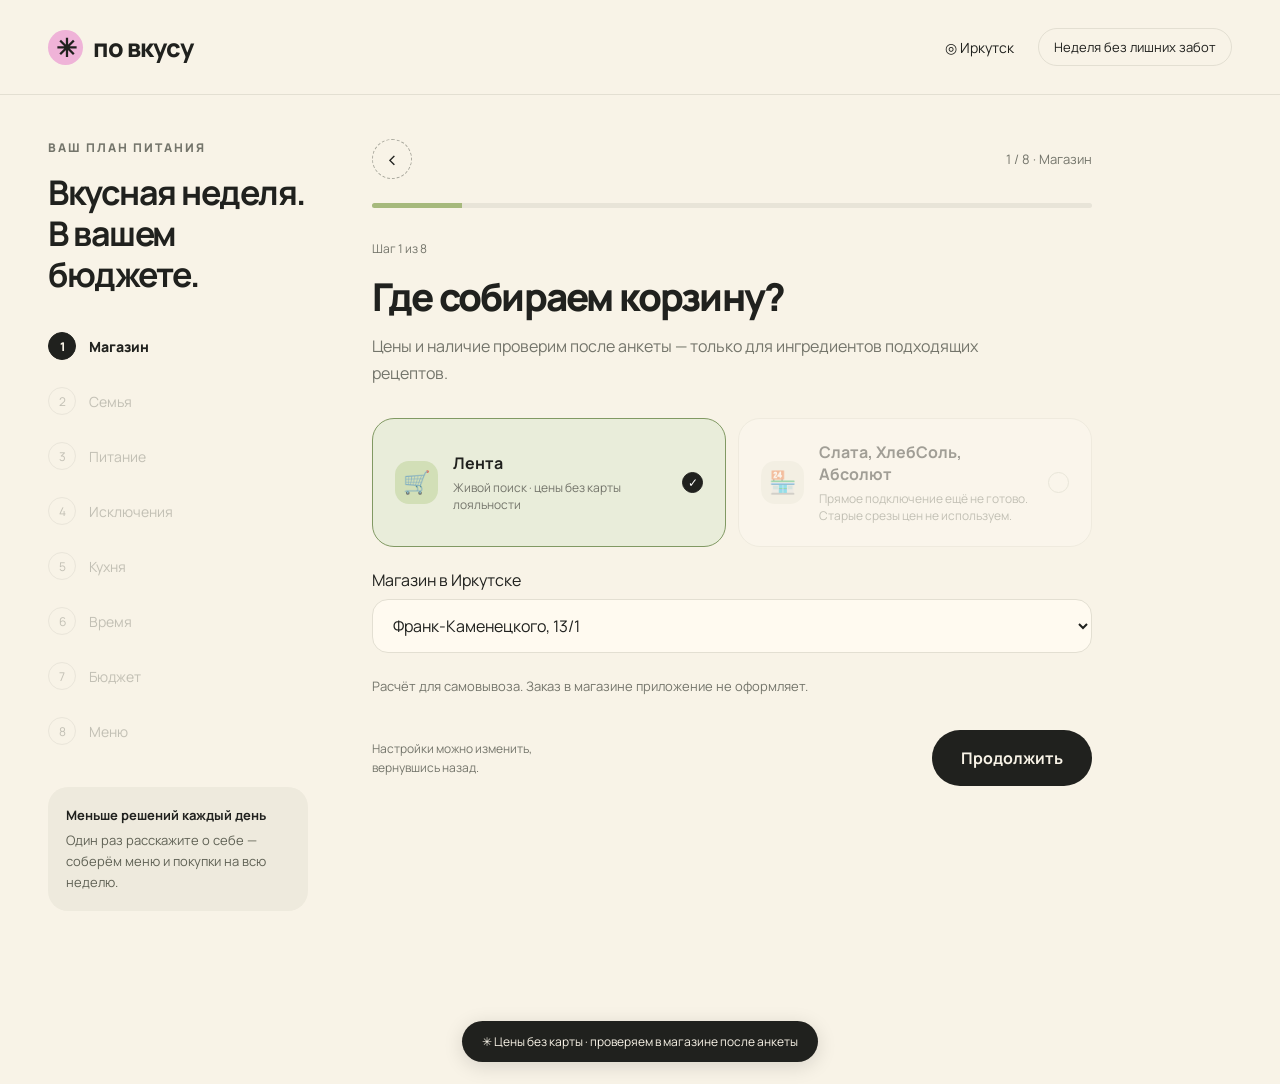
==== commit 62e0e5bb: "Restore original expressive design, family counters and budget slider; localize all 790 recipe names" ====
--- a/index.html
+++ b/index.html
@@ -1 +1 @@
-<!doctype html><html lang="ru"><head><meta charset="utf-8"><meta name="viewport" content="width=device-width,initial-scale=1,viewport-fit=cover"><meta name="theme-color" content="#f8f3e7"><title>По вкусу — меню и живые цены</title><link rel="stylesheet" href="live.css"></head><body><header><a class="brand" href="index.html"><b>✳</b> по вкусу</a><span>Иркутск</span></header><main><nav id="steps" aria-label="Шаги подбора"></nav><section id="screen" aria-live="polite"></section></main><footer>Рецепты TheMealDB · товары и цены запрашиваются у магазина после анкеты</footer><script type="module" src="src/app.mjs"></script></body></html>
+<!doctype html><html lang="ru"><head><meta charset="utf-8"><meta name="viewport" content="width=device-width,initial-scale=1,viewport-fit=cover"><meta name="theme-color" content="#f8f3e7"><title>По вкусу — вкусная неделя в вашем бюджете</title><link rel="stylesheet" href="live.css?v=design-ru-1"></head><body><header><a class="brand" href="index.html"><i>✳</i> по вкусу</a><div class="location">◎ Иркутск <span class="pill">Неделя без лишних забот</span></div></header><div class="shell"><aside><div class="eyebrow">Ваш план питания</div><h2 class="side-title">Вкусная неделя.<br>В вашем<br>бюджете.</h2><nav class="steps" id="steps" aria-label="Шаги подбора"></nav><div class="side-note"><strong>Меньше решений каждый день</strong>Один раз расскажите о себе — соберём меню и покупки на всю неделю.</div></aside><main class="stage"><div class="stage-top"><button class="back" data-back aria-label="Предыдущий шаг">‹</button><span class="count" id="stageCount"></span></div><div class="stage-progress" role="progressbar" aria-label="Прогресс анкеты" aria-valuemin="1" aria-valuemax="8"><div id="stageProgress"></div></div><div id="screen" aria-live="polite"></div></main></div><footer class="bottom-mark">✳ Цены без карты · проверяем в магазине после анкеты</footer><script type="module" src="src/app.mjs?v=design-ru-1"></script></body></html>
--- a/live.css
+++ b/live.css
@@ -1 +1,54 @@
-:root{--bg:#f8f3e7;--ink:#20211e;--pink:#efb3d8;--yellow:#f5d96b;--green:#e7ecd6;--muted:#65675f;--line:#dfdccf}*{box-sizing:border-box}html{-webkit-text-size-adjust:100%}body{margin:0;background:var(--bg);color:var(--ink);font:16px/1.6 system-ui,-apple-system,sans-serif}header{display:flex;justify-content:space-between;align-items:center;max-width:1200px;margin:auto;padding:24px max(24px,env(safe-area-inset-left));border-bottom:1px solid var(--line)}a{color:inherit}button,input,select,textarea{font:inherit}button{cursor:pointer;border:0}button:disabled{opacity:.45;cursor:not-allowed}button:focus-visible,input:focus-visible,select:focus-visible,textarea:focus-visible,a:focus-visible,summary:focus-visible{outline:3px solid #627d53;outline-offset:3px}.brand{font-size:26px;font-weight:800;letter-spacing:-1px;text-decoration:none;display:flex;gap:10px;align-items:center}.brand b{background:var(--pink);border-radius:50%;width:38px;height:38px;text-align:center;font-weight:500}main{max-width:1140px;padding:36px 24px 50px;margin:auto;display:grid;grid-template-columns:230px minmax(0,1fr);gap:48px}nav{display:grid;align-content:start;gap:8px}nav button{text-align:left;padding:12px;background:none;color:var(--muted);border-radius:16px}nav button.active{background:var(--green);font-weight:700;color:var(--ink)}h1{font-size:40px;line-height:1.15;letter-spacing:-1.5px;margin:0 0 18px}h2{font-size:23px;line-height:1.3;margin:0 0 12px}.sub{color:var(--muted);margin:0 0 28px}p{margin:12px 0}.grid{display:grid;grid-template-columns:repeat(2,minmax(0,1fr));gap:12px}.option{background:#fffaf0;border:1px solid var(--line);border-radius:22px;padding:20px;text-align:left;min-width:0}.option.selected{background:var(--green);border-color:#829966}.option strong{display:block;font-size:18px}.option small{display:block;color:var(--muted);margin-top:5px;font-size:14px}.notice{background:var(--green);border-radius:22px;padding:20px 24px;margin:24px 0;overflow-wrap:anywhere}.notice.pink{background:var(--pink)}.notice.yellow{background:#f3e6b8}.chips{display:flex;gap:10px;flex-wrap:wrap}.chip{background:#fffaf0;border:1px solid var(--line);border-radius:30px;padding:12px 20px;min-height:46px}.chip.selected{background:var(--yellow);border-color:var(--yellow)}.actions{display:flex;justify-content:space-between;gap:16px;margin-top:30px}.primary,.secondary{padding:15px 25px;border-radius:30px;min-height:50px}.primary{background:var(--ink);color:var(--bg);font-weight:700}.secondary{background:#eeebdf}.field{display:flex;flex-direction:column;gap:8px;margin:20px 0}.field input,.field select,.field textarea,input.small{width:100%;max-width:100%;border:1px solid var(--line);border-radius:16px;padding:13px;background:#fffaf0;min-width:0}.field textarea{min-height:90px;resize:vertical}.person{display:flex;gap:12px;align-items:center;flex-wrap:wrap;padding:18px;border-radius:20px;background:#fffaf0;border:1px solid var(--line);margin:12px 0}.person input{width:90px}.person button{margin-left:auto;min-width:44px;min-height:44px;background:#eeebdf;border-radius:50%}.budget{background:var(--green);padding:30px;border-radius:28px;text-align:center}.budget input{font-size:48px;font-weight:700;max-width:240px;width:80%;border:0;background:transparent;text-align:center}.budget label{display:block;font-weight:700;letter-spacing:1px}.summary{display:grid;grid-template-columns:repeat(2,minmax(0,1fr));gap:12px}.total{border-radius:25px;padding:24px;background:var(--yellow);min-width:0}.total.pink{background:var(--pink)}.total b{display:block;font-size:36px;line-height:1.3}.day{border:1px solid var(--line);background:#fffaf0;border-radius:24px;margin:20px 0;padding:22px}.meal{padding:18px 0;border-top:1px solid var(--line);min-width:0}.meal h3{font-size:19px;margin:0 0 6px;line-height:1.4;overflow-wrap:anywhere}.meta{font-size:14px;color:var(--muted)}details{margin:12px 0;overflow-wrap:anywhere}summary{cursor:pointer;text-decoration:underline;text-underline-offset:4px}li{margin:5px 0}.shopping{display:flex;gap:14px;align-items:center;padding:16px 0;border-bottom:1px solid var(--line);flex-wrap:wrap}.shopping>div{flex:1 1 180px;min-width:0;overflow-wrap:anywhere}.shopping>input{width:20px;height:20px;accent-color:#819966;flex-shrink:0}.shopping b{margin-left:auto;white-space:nowrap}.tabs{display:flex;gap:6px;margin:24px 0;padding:5px;border-radius:30px;background:#eae6d9}.tabs button{border-radius:30px;padding:12px 22px;flex:1;min-width:0}.tabs .active{background:var(--ink);color:white}progress{width:100%;height:12px;accent-color:#829966}.progress-text{overflow-wrap:anywhere}.error{background:#efd1db;padding:20px;border-radius:22px}footer{max-width:900px;margin:auto;padding:0 24px calc(24px + env(safe-area-inset-bottom));font-size:14px;color:var(--muted);text-align:center}.pool-stats{display:grid;gap:6px}.disclosure{font-size:14px;color:var(--muted)}.recipe-source{display:inline-block;margin-top:10px}.counter{font-size:14px;color:var(--muted);margin-bottom:18px}@media(max-width:850px){main{grid-template-columns:minmax(0,1fr);max-width:720px;padding-top:24px;gap:24px}nav{display:flex;overflow-x:auto;gap:5px;padding-bottom:8px}nav button{white-space:nowrap;font-size:14px;padding:8px 12px}h1{font-size:34px}header{padding-top:calc(20px + env(safe-area-inset-top))}}@media(max-width:600px){main{padding-left:calc(20px + env(safe-area-inset-left));padding-right:calc(20px + env(safe-area-inset-right))}.grid{grid-template-columns:minmax(0,1fr)}.actions{flex-direction:column}.actions .primary{order:-1}.actions button{width:100%}.total{padding:20px}.total b{font-size:29px}.tabs button{padding:12px 8px}.day{padding:18px}h1{font-size:31px}.budget input{font-size:44px}input,select,textarea{font-size:16px}}@media(max-width:360px){.summary{grid-template-columns:minmax(0,1fr)}}
+
+@import url('https://fonts.googleapis.com/css2?family=Manrope:wght@400;500;600;700;800&display=swap');
+:root{--cream:#f8f3e7;--ink:#20211e;--pink:#efb3d8;--yellow:#f5d96b;--blue:#b6cbea;--green:#a6b97c;--muted:#74756b;--line:#e3dfd2}*{box-sizing:border-box}body{margin:0;background:var(--cream);color:var(--ink);font:16px Manrope,Arial,sans-serif}button,input,select{font:inherit}button{cursor:pointer;color:inherit}button:focus-visible,input:focus-visible,select:focus-visible{outline:3px solid #627d53;outline-offset:4px}button{border:0}button:disabled{opacity:.4;cursor:not-allowed}header{max-width:1400px;margin:auto;padding:28px 48px;display:flex;align-items:center;justify-content:space-between;border-bottom:1px solid var(--line)}.brand{font-size:25px;font-weight:800;letter-spacing:-1px;display:flex;align-items:center;gap:10px}.brand i{background:var(--pink);font-style:normal;width:35px;height:35px;border-radius:50%;display:grid;place-items:center}.location{font-size:14px;display:flex;gap:24px;align-items:center}.pill{padding:9px 15px;border:1px solid var(--line);border-radius:30px;font-size:13px}.shell{max-width:1304px;margin:0 auto;padding:44px 48px 110px;display:grid;grid-template-columns:260px minmax(0,1fr);gap:64px}.eyebrow{font-size:12px;letter-spacing:2px;text-transform:uppercase;font-weight:800;color:var(--muted)}.side-title{font-size:34px;line-height:1.2;letter-spacing:-1.5px;margin:16px 0 28px}.steps{display:grid;gap:7px}.step{background:none;display:flex;align-items:center;text-align:left;gap:13px;padding:10px 0;color:var(--muted);font-size:14px}.step span{width:28px;height:28px;border:1px solid #d5d2c7;border-radius:50%;display:grid;place-items:center;font-size:12px}.step.active{font-weight:800;color:var(--ink)}.step.active span{background:var(--ink);color:var(--cream);border-color:var(--ink)}.step.done span{background:var(--green);border-color:var(--green)}.side-note{margin-top:32px;padding:18px;background:#eeeadd;border-radius:20px;font-size:13px;line-height:1.6;color:#606255}.side-note strong{display:block;color:var(--ink);margin-bottom:4px}.stage{min-width:0}.stage-top{display:flex;align-items:center;justify-content:space-between;margin-bottom:24px}.back{background:none;border:1px dashed #aaa99e;border-radius:50%;width:40px;height:40px;font-size:21px}.count{color:var(--muted);font-size:13px}.progress{height:5px;background:#e8e4d8;border-radius:10px;margin-bottom:32px;overflow:hidden}.progress div{height:100%;background:var(--green);transition:width .4s}h1{font-size:clamp(30px,3vw,44px);line-height:1.15;letter-spacing:-1.8px;margin:0 0 14px;font-weight:800}.sub{color:var(--muted);line-height:1.7;margin:0 0 30px;max-width:610px}.grid{display:grid;grid-template-columns:1fr 1fr;gap:12px}.option{background:#fdfaf2;border:1px solid var(--line);border-radius:22px;padding:22px;display:flex;align-items:center;text-align:left;gap:15px;min-height:92px;transition:.18s}.option:hover{transform:translateY(-2px);border-color:#aaa99e}.option.selected{background:#e9edda;border:1.5px solid #819963}.opt-icon{width:43px;height:43px;background:#eeebdf;border-radius:14px;display:grid;place-items:center;font-size:22px;flex-shrink:0}.option.selected .opt-icon{background:#d2dfb7}.option strong{font-size:16px;display:block}.option small{font-size:12px;color:var(--muted);display:block;margin-top:5px}.check{margin-left:auto;width:21px;height:21px;border:1px solid #d3d2c5;border-radius:50%;display:grid;place-items:center;flex-shrink:0;font-size:12px}.selected .check{background:var(--ink);color:white;border-color:var(--ink)}.actions{display:flex;align-items:center;justify-content:space-between;gap:20px;margin-top:30px}.primary{background:var(--ink);color:var(--cream);padding:17px 29px;border-radius:35px;font-weight:700}.secondary{background:transparent;border:1px solid #b8b6a8;border-radius:30px;padding:13px 22px}.hint{font-size:12px;color:var(--muted);max-width:270px;line-height:1.6}.banner{background:var(--pink);border-radius:22px;padding:20px 24px;line-height:1.6;margin-top:24px;font-size:14px}.banner strong{display:block}.person{background:#fffaf0;border:1px solid var(--line);border-radius:22px;padding:21px;margin-bottom:12px;display:flex;align-items:center;justify-content:space-between;gap:12px}.counter{display:flex;align-items:center;gap:20px;font-size:23px}.counter button{width:36px;height:36px;border-radius:50%;background:#eeebdf;font-size:22px}.field{background:#fffaf0;border:1px solid var(--line);border-radius:14px;padding:12px;max-width:130px}.remove{background:none;font-size:22px;color:var(--muted)}.age{display:flex;gap:8px;align-items:center}.age input{width:65px}.label{display:block;font-size:14px;margin:25px 0 12px;font-weight:700}.chips{display:flex;gap:10px;flex-wrap:wrap}.chip{border:1px solid var(--line);border-radius:40px;background:#fffaf0;padding:13px 20px}.chip.selected{background:var(--yellow);border-color:var(--yellow)}.budget-card{background:#ecefdc;border-radius:30px;padding:34px;text-align:center}.budget-number{font-size:64px;font-weight:700;letter-spacing:-3px;display:flex;justify-content:center;align-items:center;gap:10px}.budget-number input{width:240px;font-size:inherit;letter-spacing:inherit;border:0;background:none;text-align:center;color:inherit;font-weight:inherit;max-width:80%}input[type=range]{width:100%;accent-color:#20211e;margin:26px 0 15px}.range-labels{display:flex;justify-content:space-between;color:var(--muted);font-size:12px}.split{display:grid;grid-template-columns:1fr 1fr;gap:12px;margin-top:14px}.mini{background:#eeebdf;padding:20px;border-radius:20px}.mini strong{font-size:24px;display:block;margin-bottom:4px}.mini small{color:var(--muted)}.food-card{max-width:480px;margin:auto;border:1px solid var(--line);border-radius:30px;overflow:hidden;background:#fffaf0}.food-art{height:205px;display:grid;place-items:center;background:#dce5cb;position:relative;overflow:hidden}.food-art:before,.food-art:after{content:'';position:absolute;width:170px;height:170px;background:#f4d96c;border-radius:50%;left:-60px;top:-50px}.food-art:after{background:var(--pink);left:auto;top:auto;right:-60px;bottom:-65px}.plate{width:164px;height:164px;background:#fffdf6;border-radius:50%;box-shadow:0 12px 20px #24331b18,inset 0 0 0 12px #eeecdf;display:grid;place-items:center;font-size:88px;z-index:1;transform:rotate(-8deg)}.food-info{padding:24px}.food-info h2{font-size:25px;margin:0 0 10px;letter-spacing:-.8px}.tags{display:flex;flex-wrap:wrap;gap:7px}.tag{font-size:11px;background:#eeebdf;border-radius:20px;padding:6px 10px}.swipe-actions{display:flex;align-items:center;justify-content:center;gap:22px;margin-top:22px}.swipe-actions button{width:58px;height:58px;border-radius:50%;background:#eeebdf;font-size:25px}.swipe-actions .love{background:var(--pink);width:72px;height:72px;font-size:32px}.swipe-caption{text-align:center;color:var(--muted);font-size:12px;margin-top:12px}.tabs{display:flex;gap:7px;background:#eae6d9;padding:5px;border-radius:30px;width:fit-content;margin:24px 0}.tabs button{padding:11px 22px;border-radius:30px;background:none;font-size:14px}.tabs .active{background:var(--ink);color:white}.summary{display:grid;grid-template-columns:1fr 1fr;gap:12px}.total{background:var(--yellow);border-radius:25px;padding:25px}.total strong{display:block;font-size:36px;letter-spacing:-1.5px}.total small{font-size:12px}.total.pink{background:var(--pink)}.day{margin:20px 0;background:#fffaf0;border:1px solid var(--line);border-radius:22px;padding:20px}.day h3{margin:0 0 14px;font-size:17px}.meal-row{display:flex;align-items:center;gap:12px;padding:12px 0;border-top:1px solid var(--line)}.meal-row .emoji{font-size:27px}.meal-row strong{font-size:14px;display:block}.meal-row small{font-size:12px;color:var(--muted)}.meal-row button{margin-left:auto;background:#eeebdf;border-radius:30px;padding:8px 12px;font-size:12px}.shopping{display:flex;gap:13px;padding:17px 0;border-bottom:1px solid var(--line);align-items:center}.shopping input{width:20px;height:20px;accent-color:#839c63}.shopping strong{font-size:14px;display:block}.shopping small{font-size:12px;color:var(--muted)}.shopping b{margin-left:auto;white-space:nowrap;font-size:14px}.shopping:has(input:checked){opacity:.45;text-decoration:line-through}.empty{padding:25px;background:#eeebdf;border-radius:22px;line-height:1.7}.mobile-logo{display:none}.bottom-mark{position:fixed;bottom:22px;left:50%;transform:translateX(-50%);background:var(--ink);color:var(--cream);padding:11px 20px;border-radius:30px;font-size:12px;z-index:5;box-shadow:0 4px 20px #0002}.toast{position:fixed;top:20px;left:50%;transform:translateX(-50%);background:var(--ink);color:#fff;padding:15px 25px;border-radius:20px;z-index:10;font-size:14px}.fade{animation:fade .3s ease}@keyframes fade{from{opacity:0;transform:translateY(7px)}to{opacity:1;transform:translateY(0)}}@media(min-width:1200px){.stage{max-width:720px}}@media(max-width:850px){header{padding:20px 24px}.shell{grid-template-columns:1fr;padding:25px 24px 100px;gap:0;max-width:650px}aside{display:none}.location .pill{display:none}.stage-top{margin-bottom:16px}.progress{margin-bottom:26px}.food-art{height:200px}h1{font-size:34px}.option{padding:17px;min-height:85px}.grid{gap:10px}.option small{font-size:11px}.opt-icon{width:36px;height:36px;font-size:19px}.check{width:18px;height:18px}.actions{align-items:flex-start}.hint{max-width:170px}.person{padding:17px}.age{gap:5px;font-size:12px}.budget-card{padding:24px}.budget-number{font-size:50px}.budget-number input{width:200px}.bottom-mark{font-size:10px;white-space:nowrap;bottom:12px}.total{padding:20px}.total strong{font-size:30px}}@media(max-width:390px){.shell{padding-left:18px;padding-right:18px}.grid{grid-template-columns:1fr}.age input{width:50px}.location{font-size:12px}.brand{font-size:22px}}
+
+.custom-section{margin-top:30px;padding-top:24px;border-top:1px solid var(--line)}.custom-section h2{font-size:21px;letter-spacing:-.5px;margin:0 0 8px}.custom-section p{color:var(--muted);font-size:14px;line-height:1.6}.custom-form{display:flex;gap:8px;margin:15px 0}.custom-form input{width:100%;min-width:0;border:1px solid var(--line);background:#fffaf0;border-radius:18px;padding:15px}.custom-form button{background:var(--ink);color:var(--cream);border-radius:18px;padding:12px 18px}.custom-tags{display:flex;flex-wrap:wrap;gap:8px}.custom-tag{border:0;background:#e4eacb;padding:10px 14px;border-radius:25px;font-size:13px;max-width:100%;overflow-wrap:anywhere}.custom-tag.dislike{background:#efd4e3}.custom-tag.unmatched{background:#eeebdf}.custom-tag span{margin-left:10px}.match-note{display:block;font-size:11px;opacity:.7;margin-top:3px}.food-card{position:relative;touch-action:pan-y;user-select:none;cursor:grab;will-change:transform;transition:transform .25s ease,opacity .25s ease;box-shadow:0 10px 25px #27291c0a}.food-card.dragging{transition:none;cursor:grabbing}.swipe-stamp{position:absolute;z-index:3;top:25px;padding:8px 15px;border:3px solid currentColor;border-radius:12px;font-size:22px;font-weight:800;opacity:0;pointer-events:none;letter-spacing:1px}.swipe-stamp.yes{left:20px;color:#466a38;transform:rotate(-12deg)}.swipe-stamp.no{right:20px;color:#a1466b;transform:rotate(12deg)}.swipe-caption{line-height:1.8}.swipe-actions button{transition:transform .2s}.swipe-actions button:hover{transform:scale(1.1)}@media(prefers-reduced-motion:reduce){.food-card{transition:none!important}.fade{animation:none}}
+/* Keep intrinsic text widths from expanding grid/flex tracks. */
+html{-webkit-text-size-adjust:100%;text-size-adjust:100%}
+.grid,.split,.summary{grid-template-columns:repeat(2,minmax(0,1fr))}
+.option,.option>span:nth-child(2),.person>div,.mini,.total,.meal-row>div,.shopping>span{min-width:0}
+.option strong,.option small,.shopping a,.shopping strong{overflow-wrap:anywhere}
+.back,.meal-row .emoji,.shopping input{flex-shrink:0}
+.food-card{width:100%}
+@media(max-width:850px){
+ header{padding-top:calc(20px + env(safe-area-inset-top,0px));padding-left:calc(20px + env(safe-area-inset-left,0px));padding-right:calc(20px + env(safe-area-inset-right,0px))}
+ .shell{grid-template-columns:minmax(0,1fr);padding:24px calc(20px + env(safe-area-inset-right,0px)) 28px calc(20px + env(safe-area-inset-left,0px))}
+ /* Normal document flow avoids overlap at every Safari toolbar height. */
+ .bottom-mark{position:static;transform:none;width:fit-content;max-width:calc(100% - 40px);margin:0 auto calc(20px + env(safe-area-inset-bottom,0px));padding:12px 16px;font-size:12px;line-height:1.5;white-space:normal;text-align:center;overflow-wrap:anywhere}
+ .stage-top{gap:16px}.count{min-width:0;text-align:right;line-height:1.5}
+ .toast{top:calc(16px + env(safe-area-inset-top,0px));width:max-content;max-width:calc(100% - 32px);text-align:center}
+ input,select,textarea{font-size:16px}
+ .budget-number input{font-size:inherit}
+ .option small{font-size:14px;line-height:1.5}
+ .hint{font-size:14px}
+}
+@media(max-width:600px){
+ .grid{grid-template-columns:minmax(0,1fr)}
+ .option{width:100%;padding:18px;gap:14px}.option>span:nth-child(2){flex:1}
+ .opt-icon{width:40px;height:40px}.check{width:22px;height:22px}
+ .actions{flex-direction:column;align-items:stretch;gap:16px}
+ .actions .primary{order:-1}.actions button{width:100%;min-height:52px;white-space:normal}
+ .actions .hint{max-width:none}
+ .person{flex-wrap:wrap;gap:16px}.counter{gap:16px}.counter button{min-width:44px;min-height:44px}
+ .age{flex-wrap:wrap;font-size:14px}.age input{width:72px}
+ .custom-form{flex-direction:column}.custom-form input,.custom-form button{min-height:48px}
+ .meal-row{flex-wrap:wrap;gap:10px}.meal-row>div{flex:1 1 150px}.meal-row button{min-height:44px}
+ .shopping{gap:10px;flex-wrap:wrap}.shopping>span{flex:1 1 150px}.shopping input{flex:0 0 20px}.shopping b{margin-left:auto}
+ .tabs{max-width:100%;width:100%}.tabs button{flex:1;min-width:0;padding:12px 10px;min-height:44px}
+ .food-info{padding:20px}.food-info h2{overflow-wrap:anywhere}
+ .chip{min-height:44px}.primary,.secondary{overflow-wrap:anywhere}
+}
+@media(max-width:360px){
+ h1{font-size:30px;letter-spacing:-1px}.split,.summary{grid-template-columns:minmax(0,1fr)}
+ .brand{font-size:21px;gap:7px}.location{font-size:12px}
+ .budget-card{padding:20px}.budget-number{font-size:44px}
+}
+
+.recipe-details{margin-top:14px;font-size:14px;line-height:1.65;overflow-wrap:anywhere}.recipe-details summary{cursor:pointer;text-decoration:underline;text-underline-offset:3px}.recipe-details p{margin:10px 0}.recipe-details ol{padding-left:22px}.recipe-details li{margin-bottom:8px}.recipe-details a{color:inherit}
+@media(max-width:600px){.meal-row:has(details[open]){display:grid;grid-template-columns:28px minmax(0,1fr);align-items:start}.meal-row:has(details[open])>div,.meal-row:has(details[open])>button{grid-column:2}.meal-row:has(details[open])>button{justify-self:start;margin-left:0}}
+
+/* Current planner UI, with the original visual language and mobile fixes. */
+a{color:inherit}header .brand{text-decoration:none}.field{display:flex;flex-direction:column;gap:8px;max-width:none;background:none;border:0;padding:0;margin:22px 0}.field input,.field select,.field textarea{width:100%;min-width:0;padding:14px 16px;border:1px solid var(--line);border-radius:16px;background:#fffaf0;font:inherit;color:inherit}.field textarea{min-height:90px;resize:vertical}button,input,select,textarea{font:inherit}button:focus-visible,a:focus-visible,textarea:focus-visible,summary:focus-visible{outline:3px solid #627d53;outline-offset:4px}.option-copy{flex:1;min-width:0}.option{color:inherit}.option:disabled:hover{transform:none}.options-grid{margin:16px 0}.person-label{display:flex;align-items:center;gap:14px}.person-label strong,.person-label small{display:block}.person-label small{font-size:13px;color:var(--muted);margin-top:4px}.person-emoji{font-size:30px;background:#eeebdf;min-width:52px;height:52px;border-radius:17px;display:grid;place-items:center}.counter input{width:54px;min-width:0;text-align:center;font-size:25px;font-weight:700;border:0;background:none;color:inherit;padding:0;appearance:textfield;-moz-appearance:textfield}.counter input::-webkit-inner-spin-button,.budget-number input::-webkit-inner-spin-button{appearance:none}.person .counter{gap:14px}.counter button{min-height:44px;min-width:44px}.child-counter{display:flex;align-items:center;gap:10px;margin-left:auto}.child-counter .counter{gap:8px}.child-counter .counter input{font-size:21px;width:42px}.child-counter .counter button{font-size:20px}.age-unit{font-size:13px;color:var(--muted)}.remove{min-width:44px;min-height:44px}.step-caption{font-size:12px;color:var(--muted);margin-bottom:18px}.mini small{line-height:1.5}.budget-card .eyebrow{display:block}.budget-number{line-height:1.6}.budget-number input{appearance:textfield;-moz-appearance:textfield}.budget-slider{display:block;cursor:pointer;min-height:30px}.mini strong{font-size:26px}.notice{background:#e9edda;border-radius:22px;padding:20px 24px;margin:24px 0;line-height:1.65;overflow-wrap:anywhere}.notice.yellow{background:#f3e6b8}.notice.pink{background:var(--pink)}.error{background:#efd1dc;padding:22px;border-radius:22px;line-height:1.7;margin:20px 0}.sub{font-size:16px}.total b{display:block;font-size:36px;line-height:1.4;letter-spacing:-1.5px}.total span{display:block;font-size:13px;line-height:1.6}.total .summary-label{display:flex;gap:8px;align-items:center;font-size:14px}.total .summary-label i{font-style:normal;font-size:23px}.meal{padding:18px 0;border-top:1px solid var(--line);min-width:0}.meal h3{font-size:18px;margin:7px 0;line-height:1.5;overflow-wrap:anywhere}.meal-emoji{display:inline-grid;place-items:center;width:38px;height:38px;background:#eeebdf;border-radius:12px;margin-right:10px;font-size:23px;vertical-align:middle}.meta{font-size:12px;line-height:1.7;color:var(--muted)}.day h2{font-size:20px;margin:0 0 12px}.meal details{font-size:14px;line-height:1.8}.meal summary,.notice summary{cursor:pointer;text-decoration:underline;text-underline-offset:4px}.meal ul{padding-left:20px}.meal li{margin-bottom:5px}.recipe-source{display:inline-block;margin-top:10px}.disclosure{font-size:13px;color:var(--muted);line-height:1.7;margin-top:18px}.pool-stats{display:grid;gap:6px;padding-top:14px}.shopping>div{flex:1;min-width:0;overflow-wrap:anywhere}.shopping input{flex-shrink:0}.shopping a{font-size:14px;font-weight:700}.bottom-mark{position:static;transform:none;max-width:calc(100% - 40px);width:fit-content;text-align:center;white-space:normal;margin:0 auto calc(22px + env(safe-area-inset-bottom,0px));line-height:1.6}.stage-progress{height:5px;background:#e8e4d8;border-radius:10px;overflow:hidden;margin-bottom:32px}.stage-progress>div{background:var(--green);height:100%;transition:width .3s}.request-progress{display:block;width:100%;height:12px;accent-color:#819963;margin:25px 0}.progress-text{overflow-wrap:anywhere}.meals-chips .chip{border-radius:50%;width:62px;height:62px;padding:0;font-size:22px}.food-type .opt-icon{background:#e9edda}.home-chips .chip{display:flex;gap:9px;align-items:center}.fade{animation:fade .3s ease}.budget-input-label{display:block}.screen-icon{display:inline-grid;place-items:center;border-radius:22px;background:var(--pink);width:68px;height:68px;font-size:36px;margin-bottom:22px}.time-note{background:#eeebdf;border-radius:20px;padding:18px;line-height:1.7;margin-top:24px;font-size:14px}
+@media(max-width:850px){.stage-progress{margin-bottom:26px}.total b{font-size:30px}.side-title{font-size:30px}.shell{padding-bottom:28px}.stage{max-width:none}.stage-top{margin-bottom:18px}.stage-top .back{flex-shrink:0}.count{font-size:13px}.counter input{font-size:25px}.bottom-mark{font-size:11px}.person-label small{font-size:12px}}
+@media(max-width:600px){.person{align-items:center}.person-label{flex:1 1 150px}.person .counter{margin-left:auto}.person.child{gap:12px}.child .person-label{flex-basis:100px}.child-counter{margin-left:0;flex:1;justify-content:flex-start}.child-counter .counter{margin-left:0}.person-emoji{min-width:44px;height:44px;font-size:25px;border-radius:14px}.stage-top .count{max-width:75%}.stage-progress{margin-bottom:28px}.option strong{font-size:17px}.option small{font-size:13px}.opt-icon{font-size:24px;width:46px;height:46px}.summary{gap:10px}.total{padding:20px 16px}.total b{font-size:28px}.total span{font-size:12px}.budget-number input{max-width:75%;width:220px}.budget-card{padding:25px 22px}.actions .hint{margin:0}.shopping{gap:12px}.shopping>div{flex:1 1 175px}.tabs{width:100%}.grid.food-type{grid-template-columns:minmax(0,1fr)}.screen-icon{width:58px;height:58px;font-size:30px}}
+@media(prefers-reduced-motion:reduce){.stage-progress>div{transition:none}.option:hover{transform:none}}
